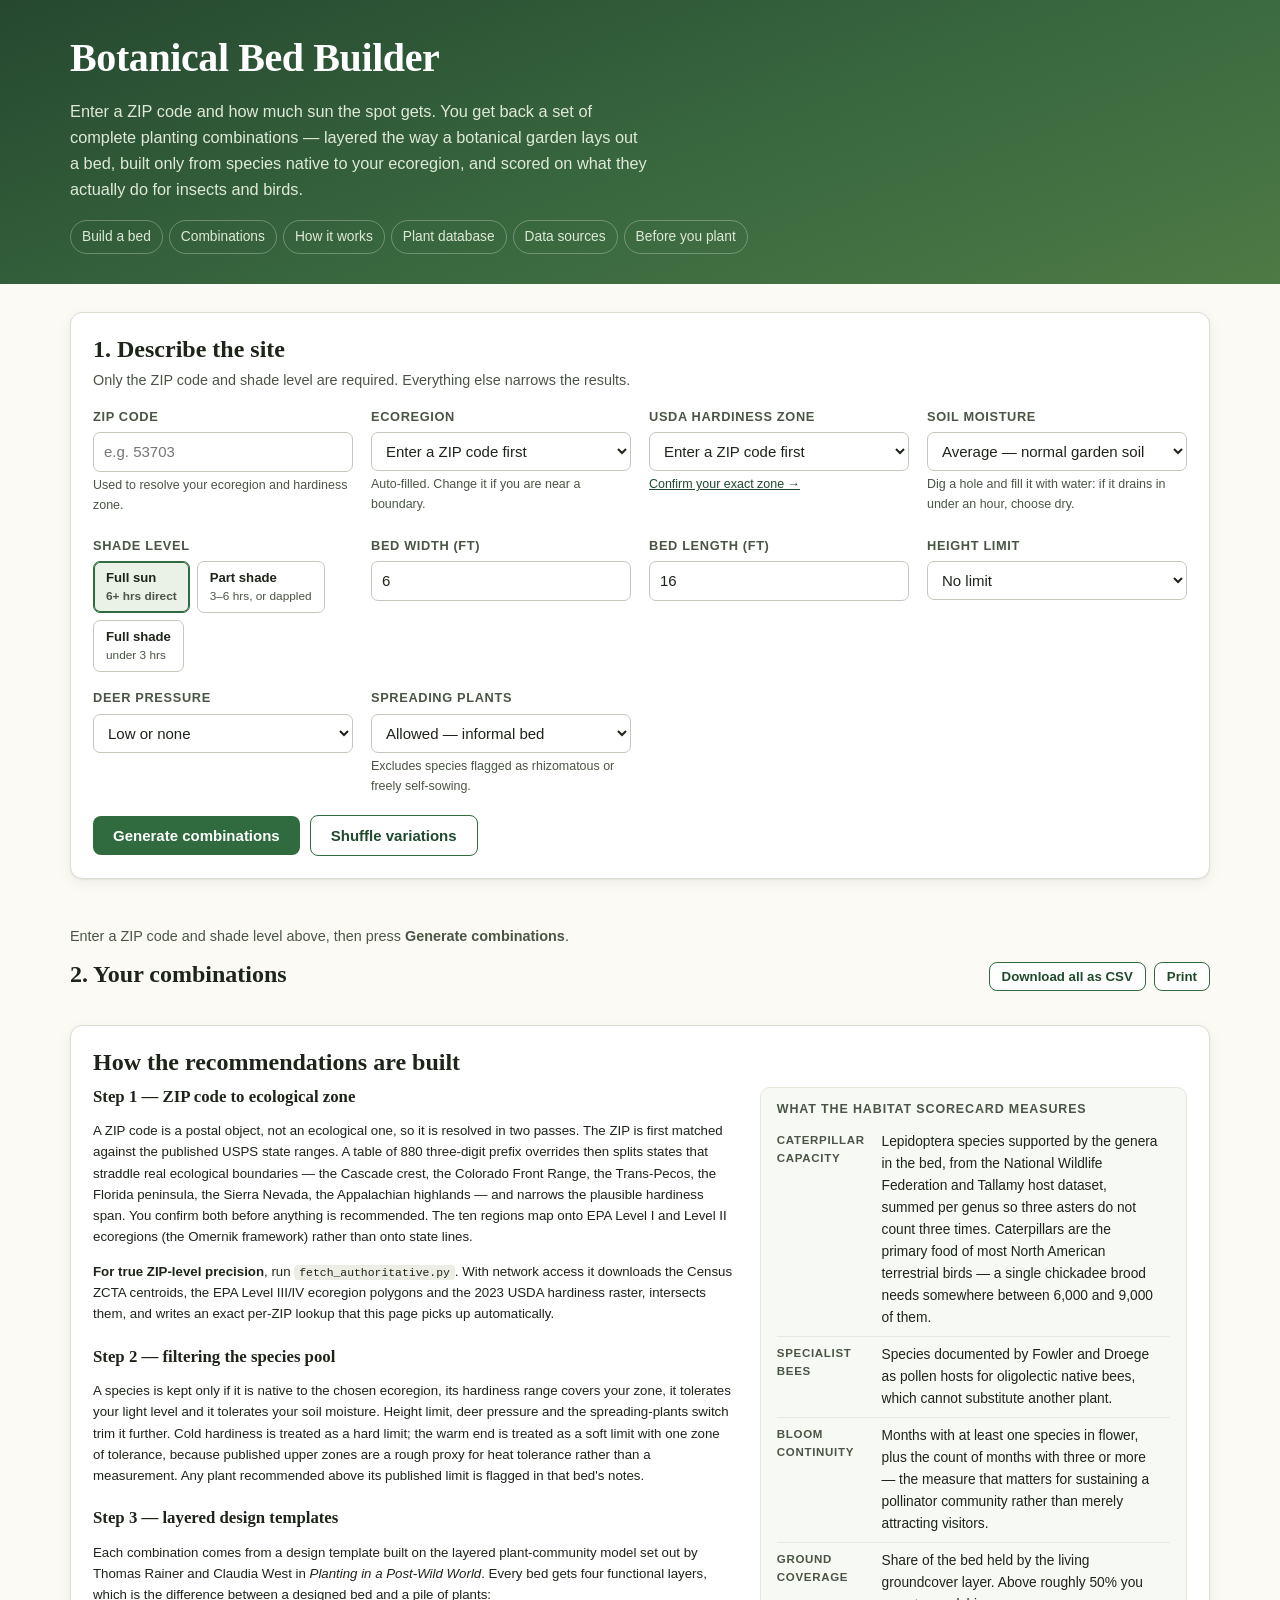
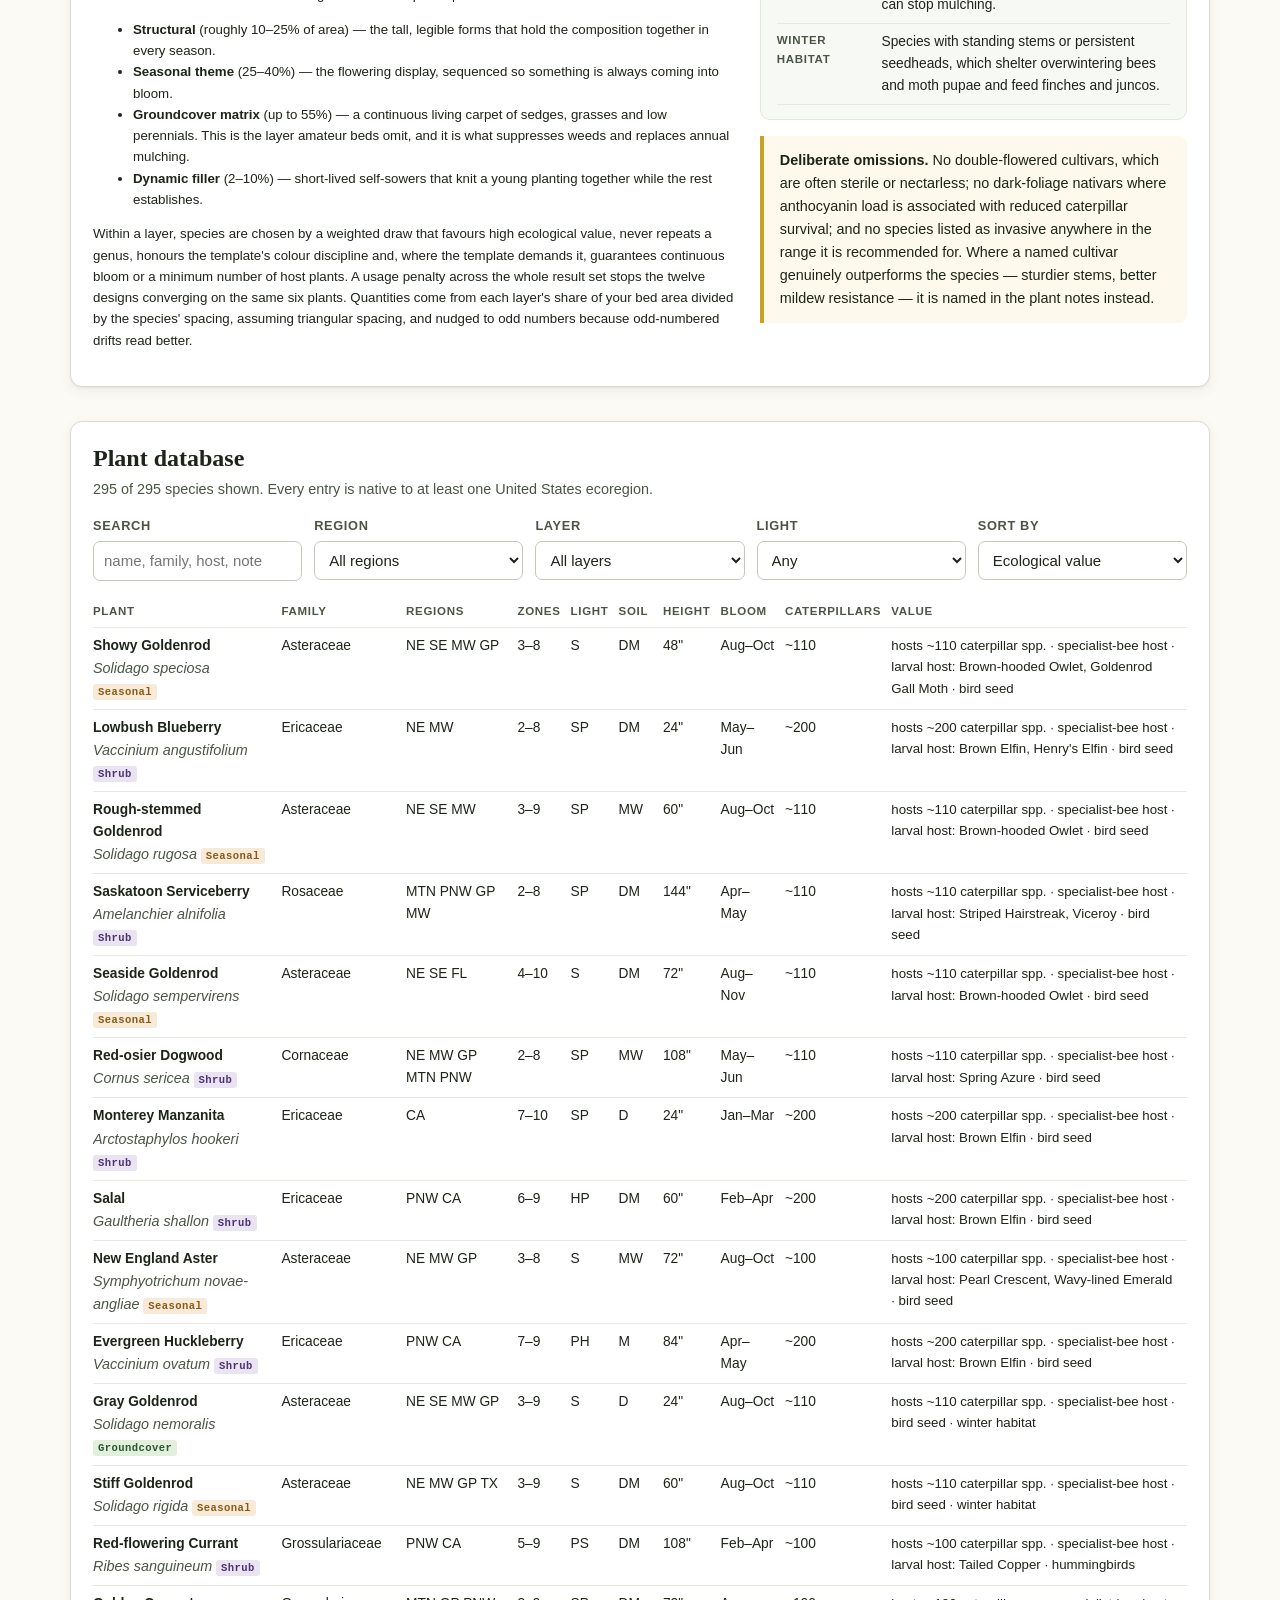
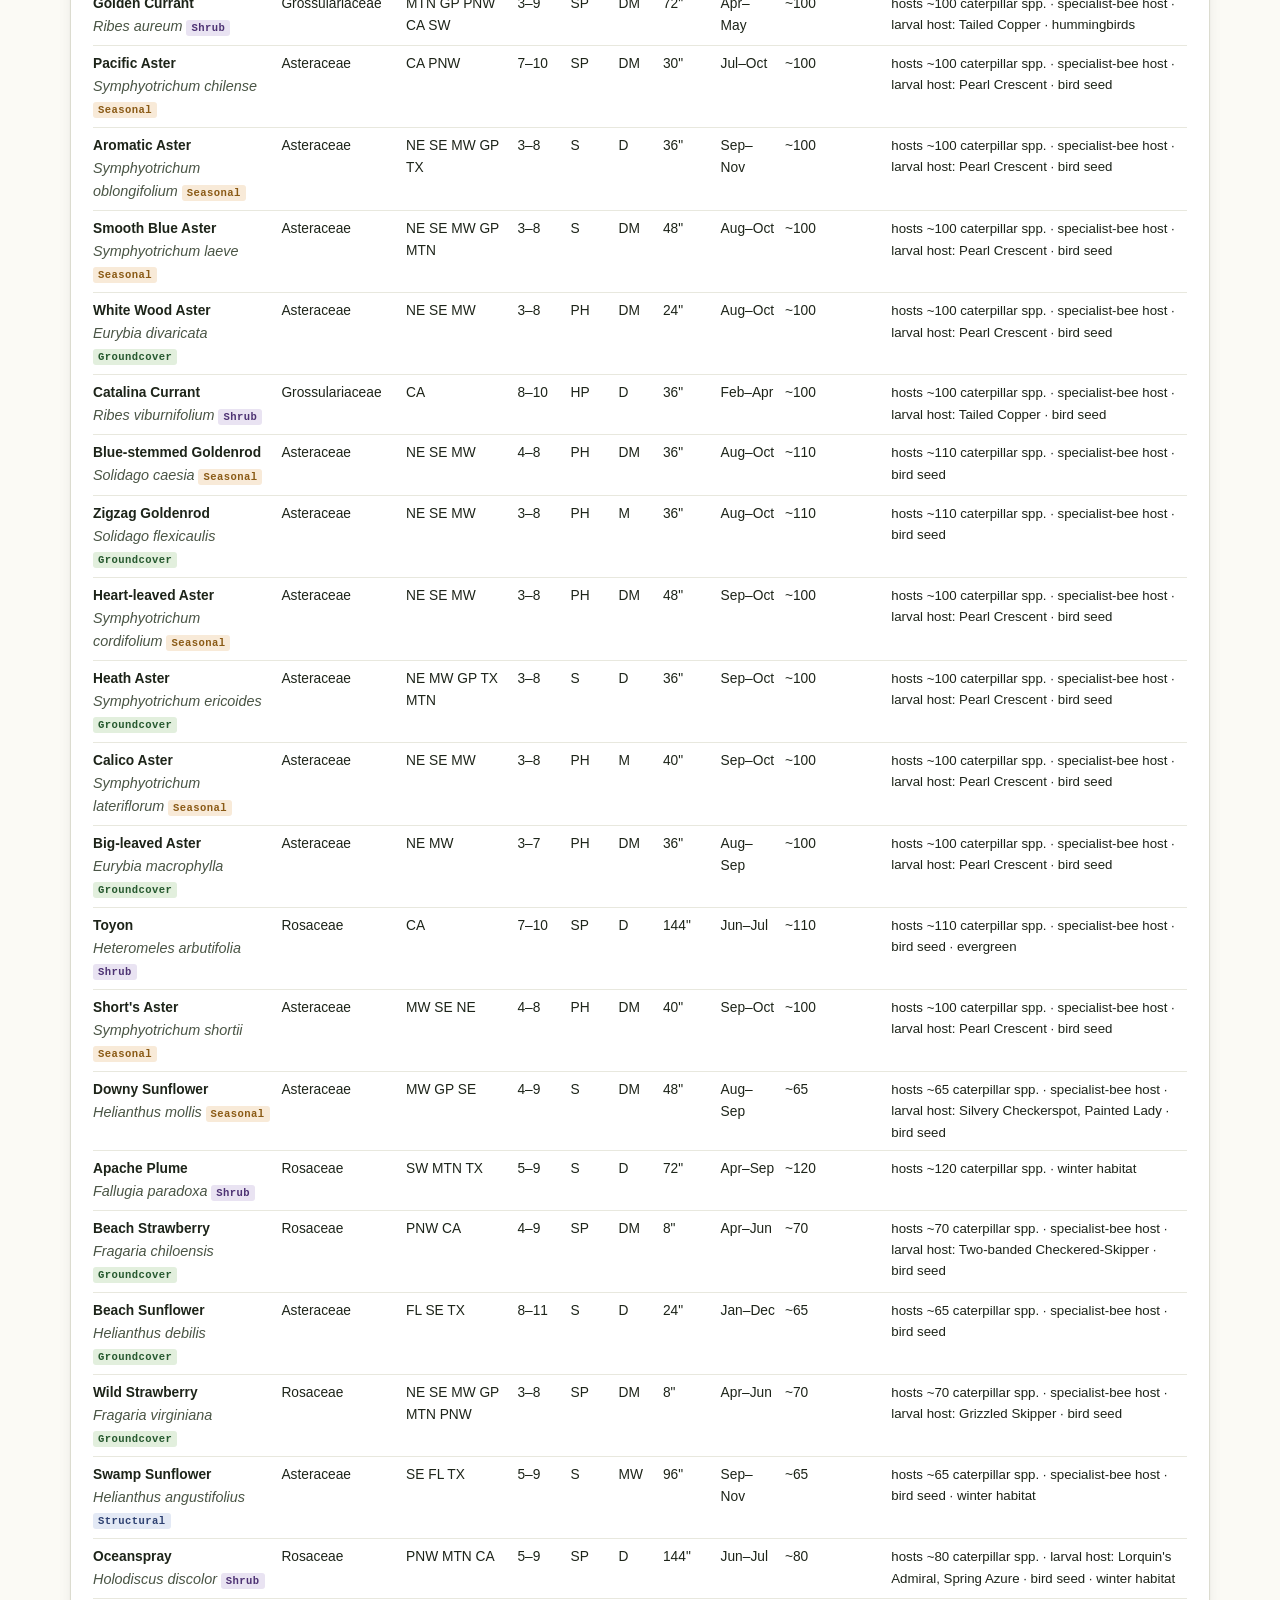
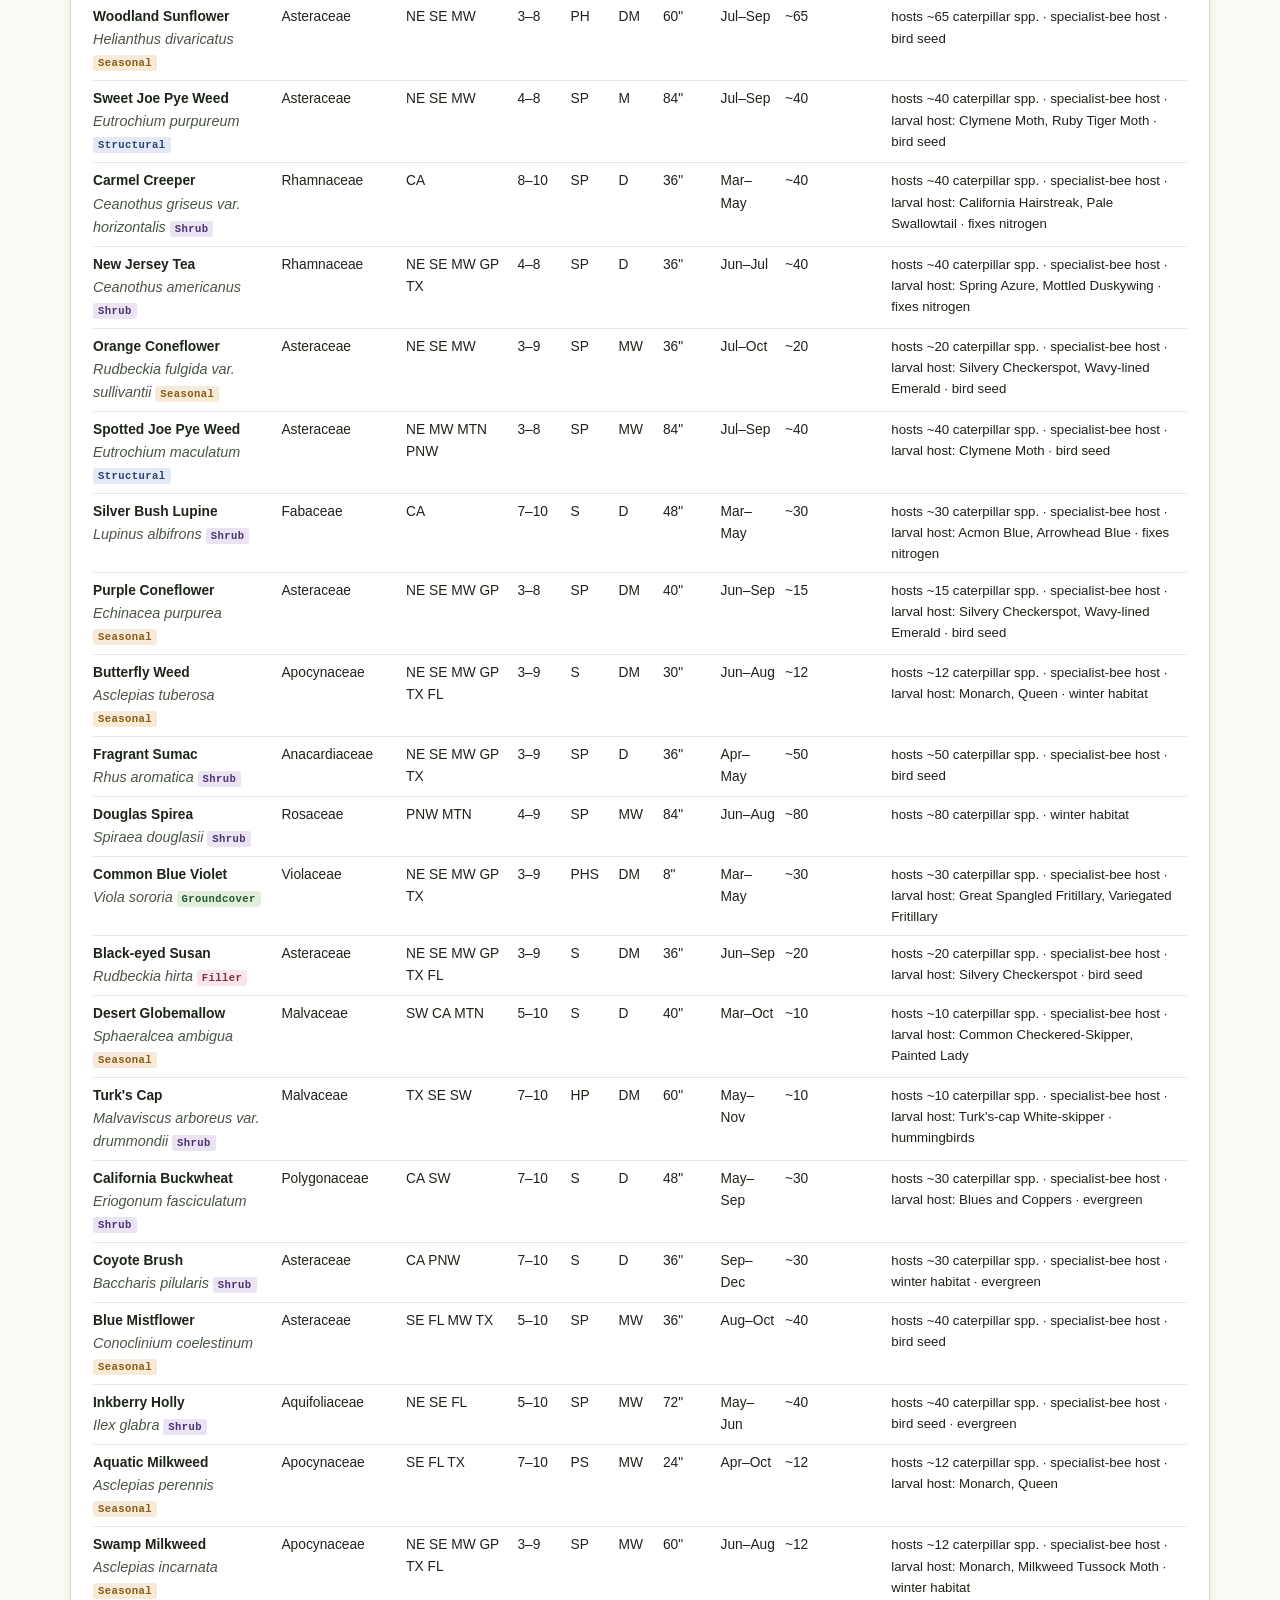
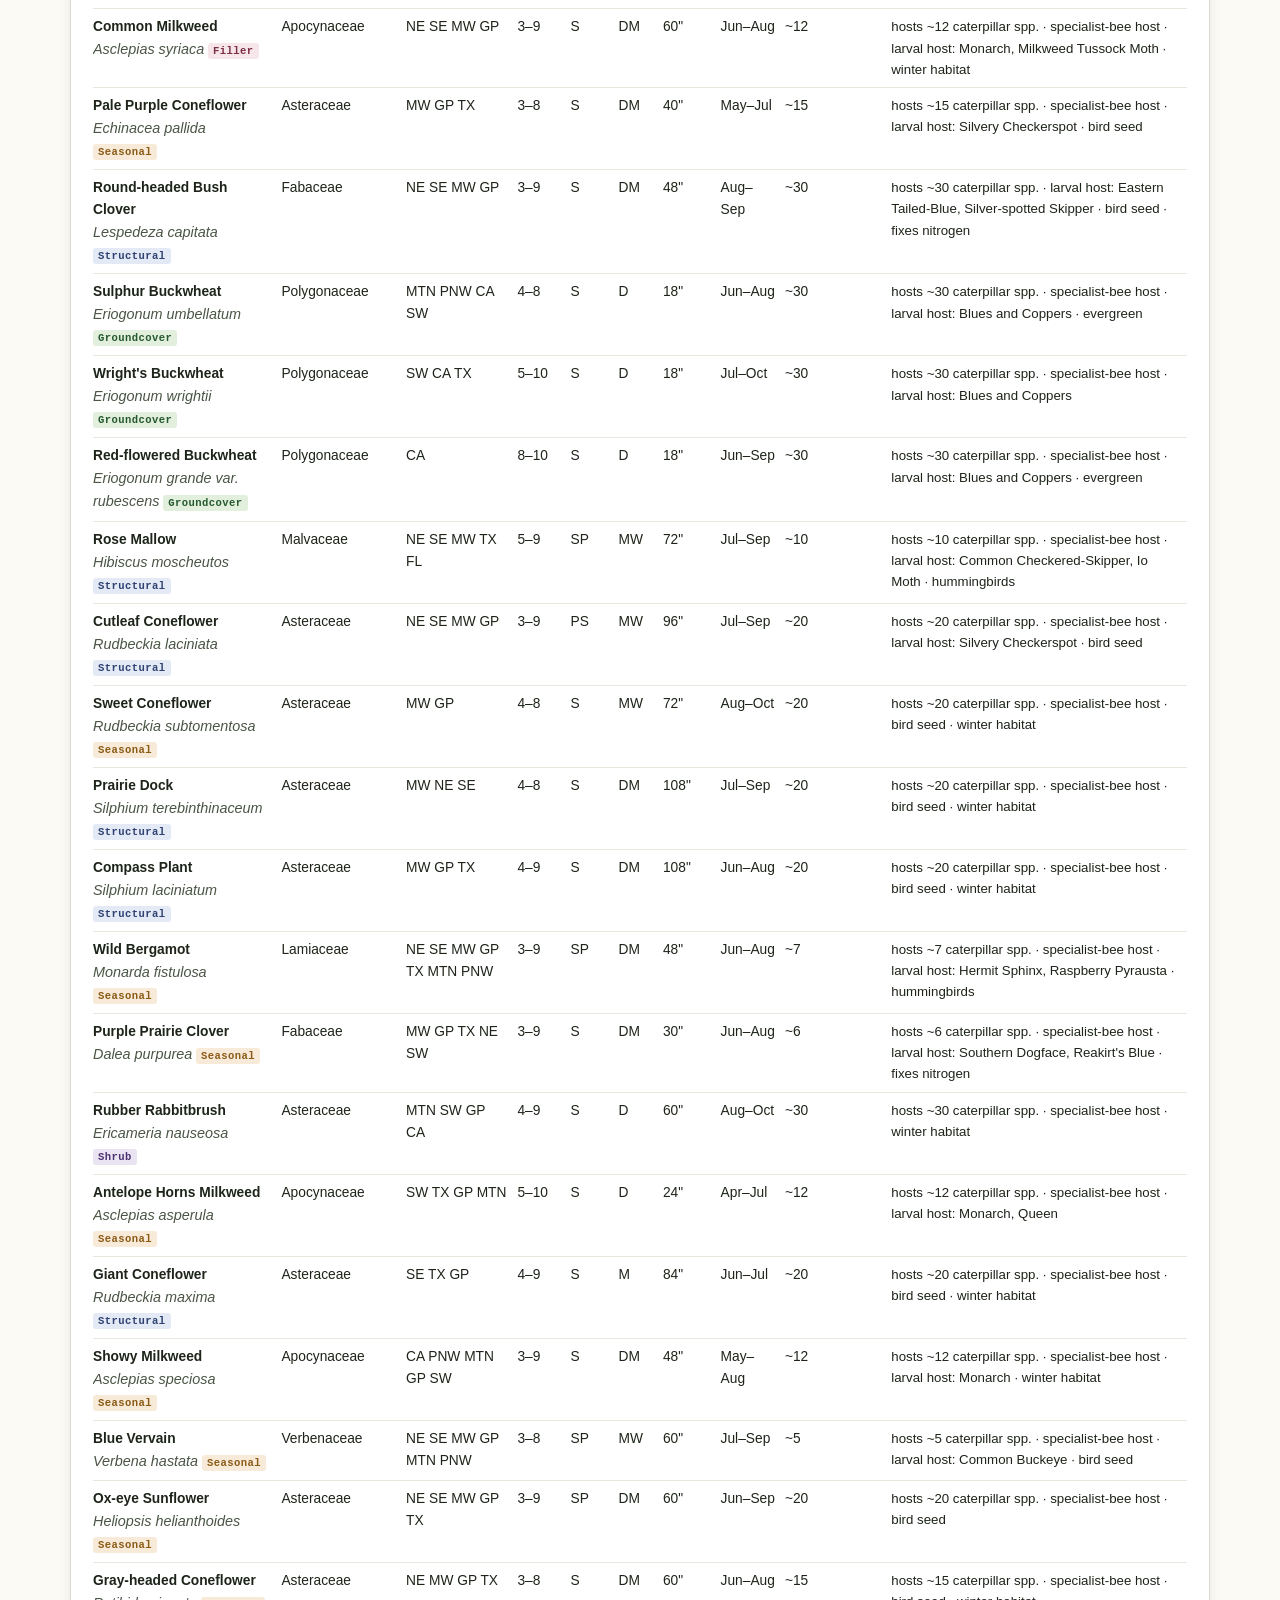
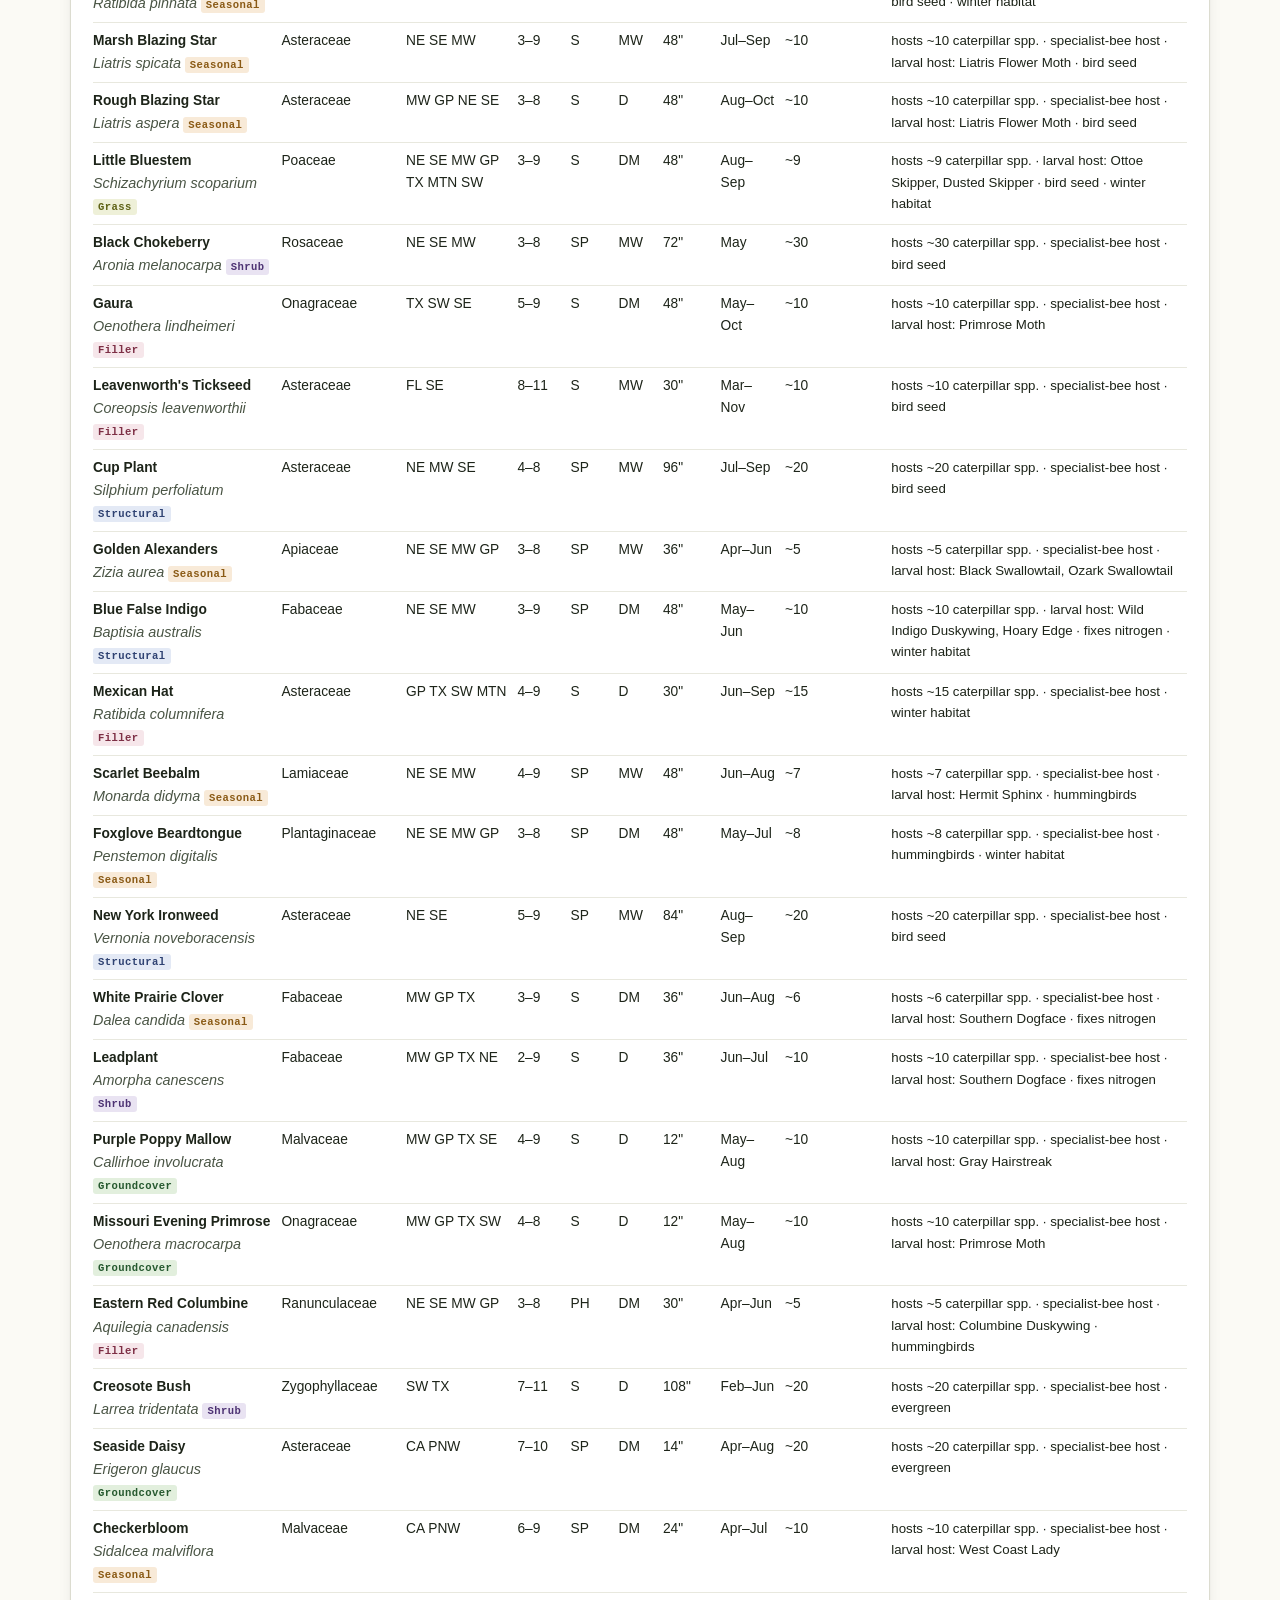
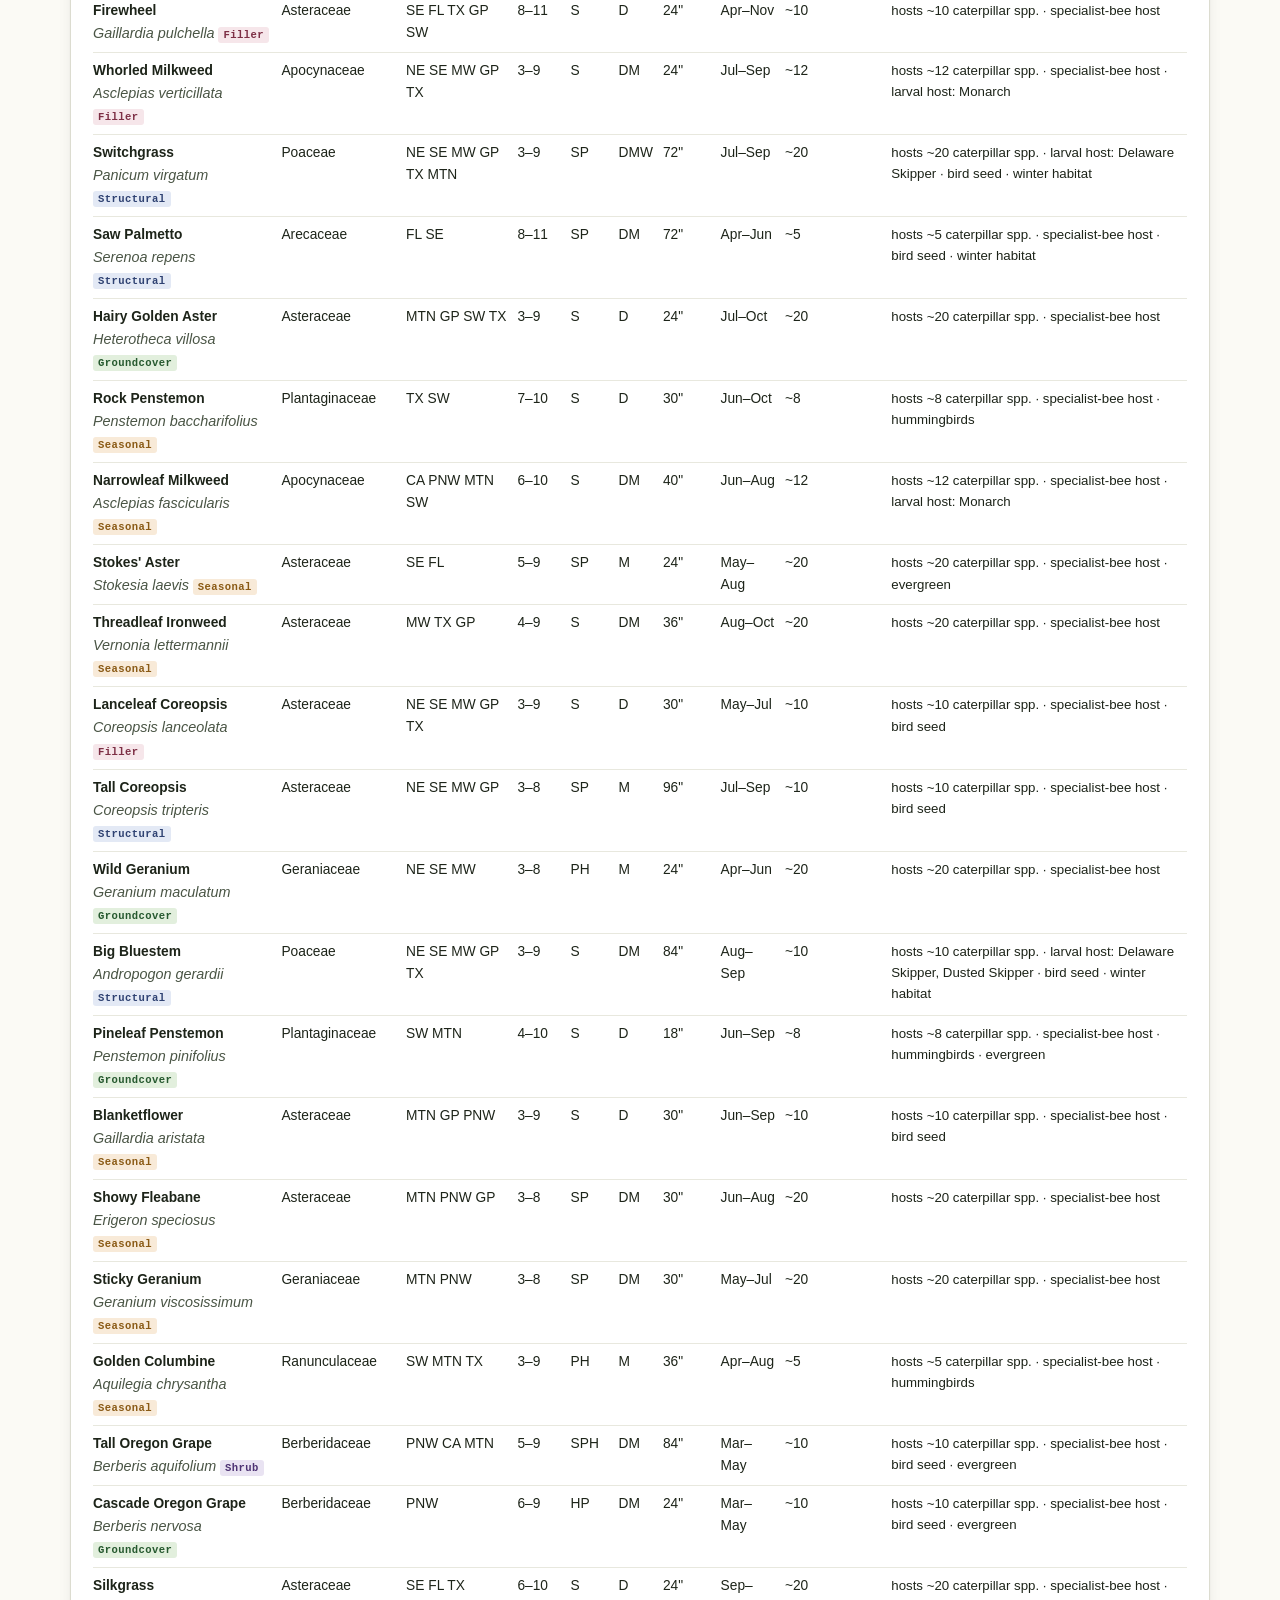
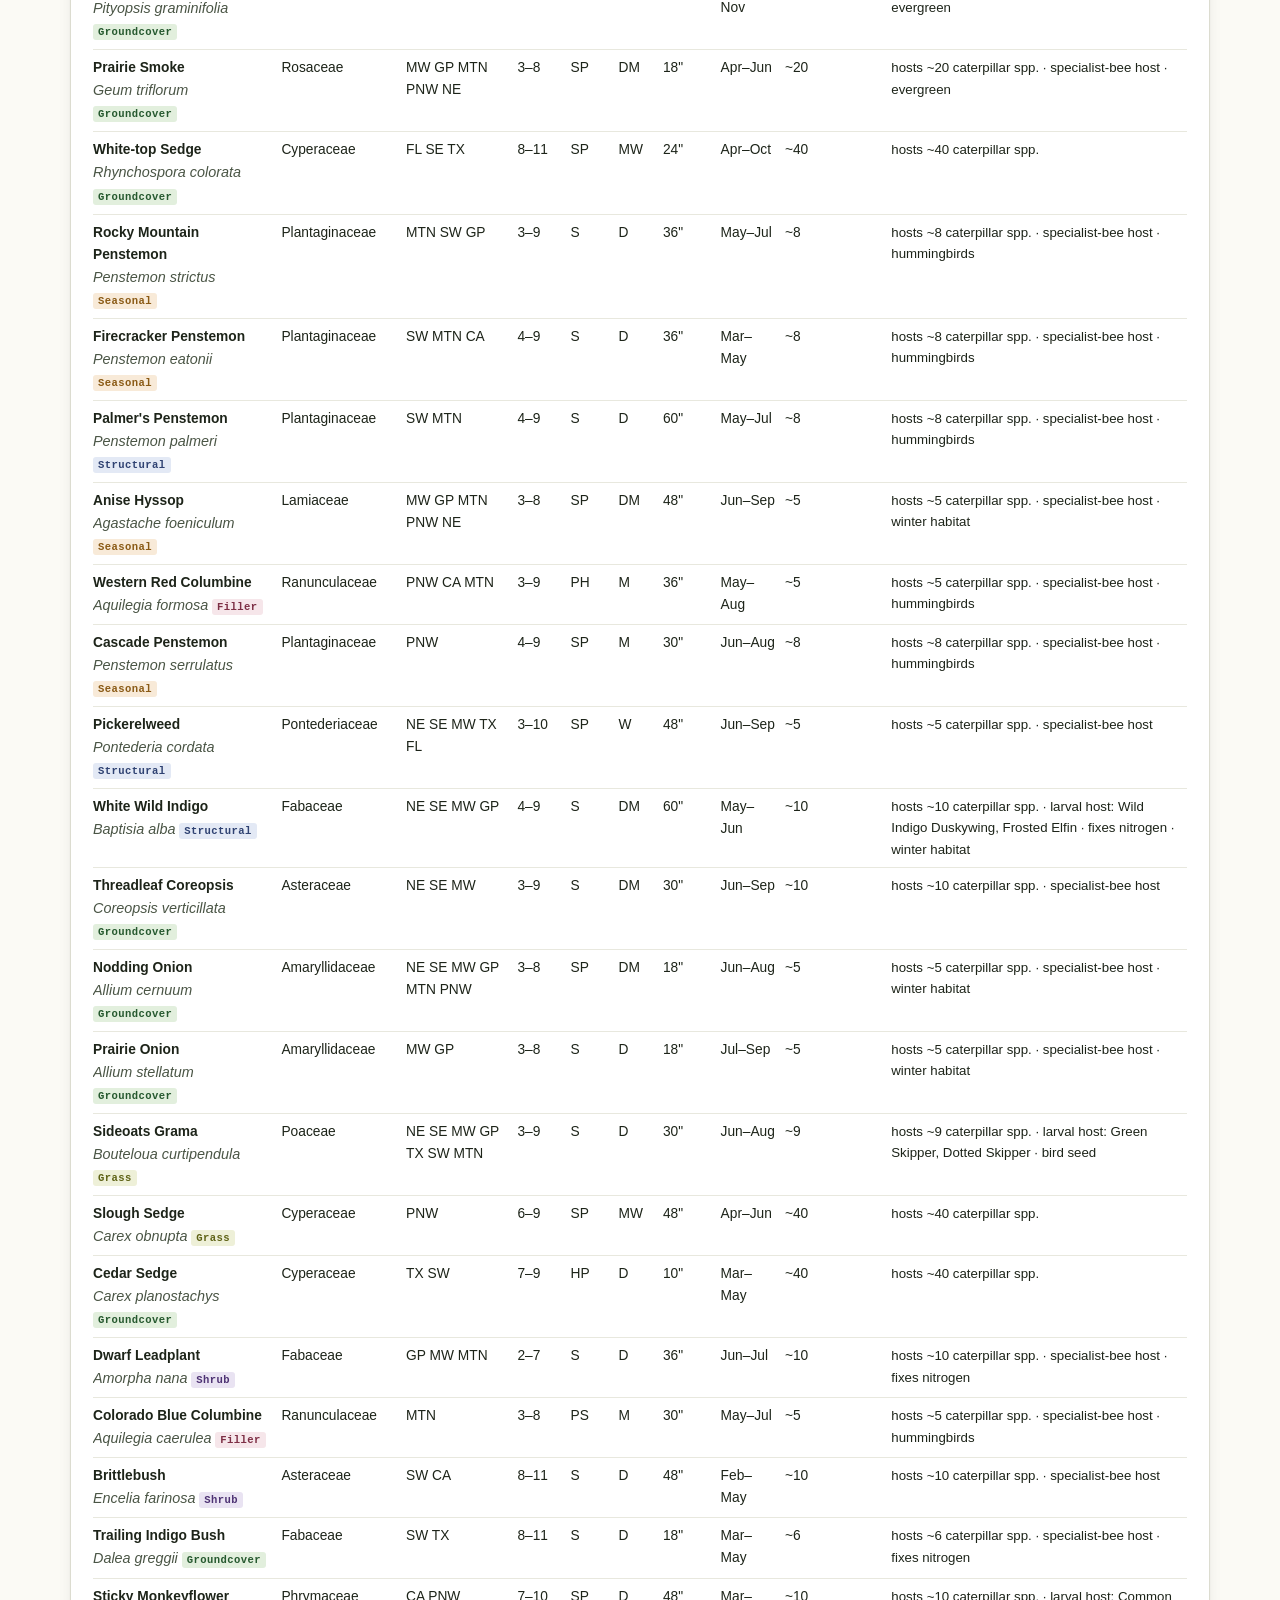
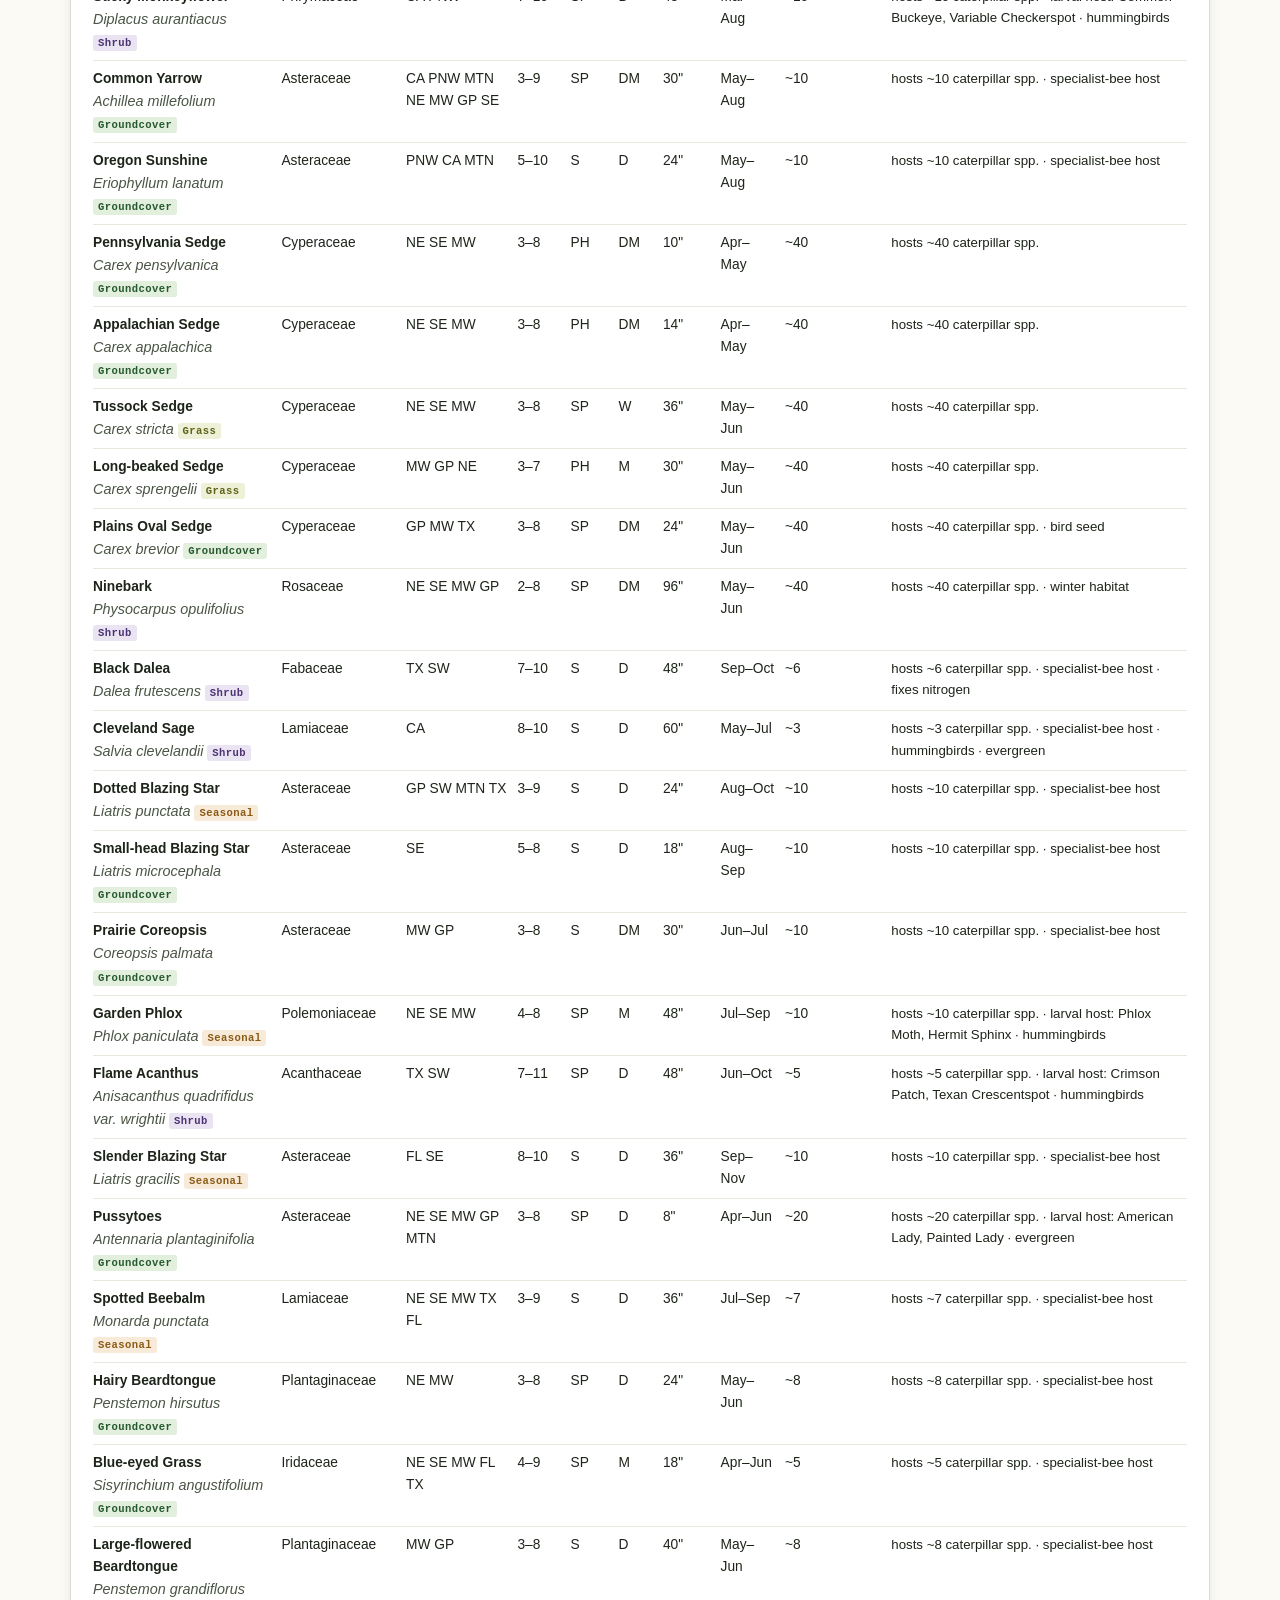
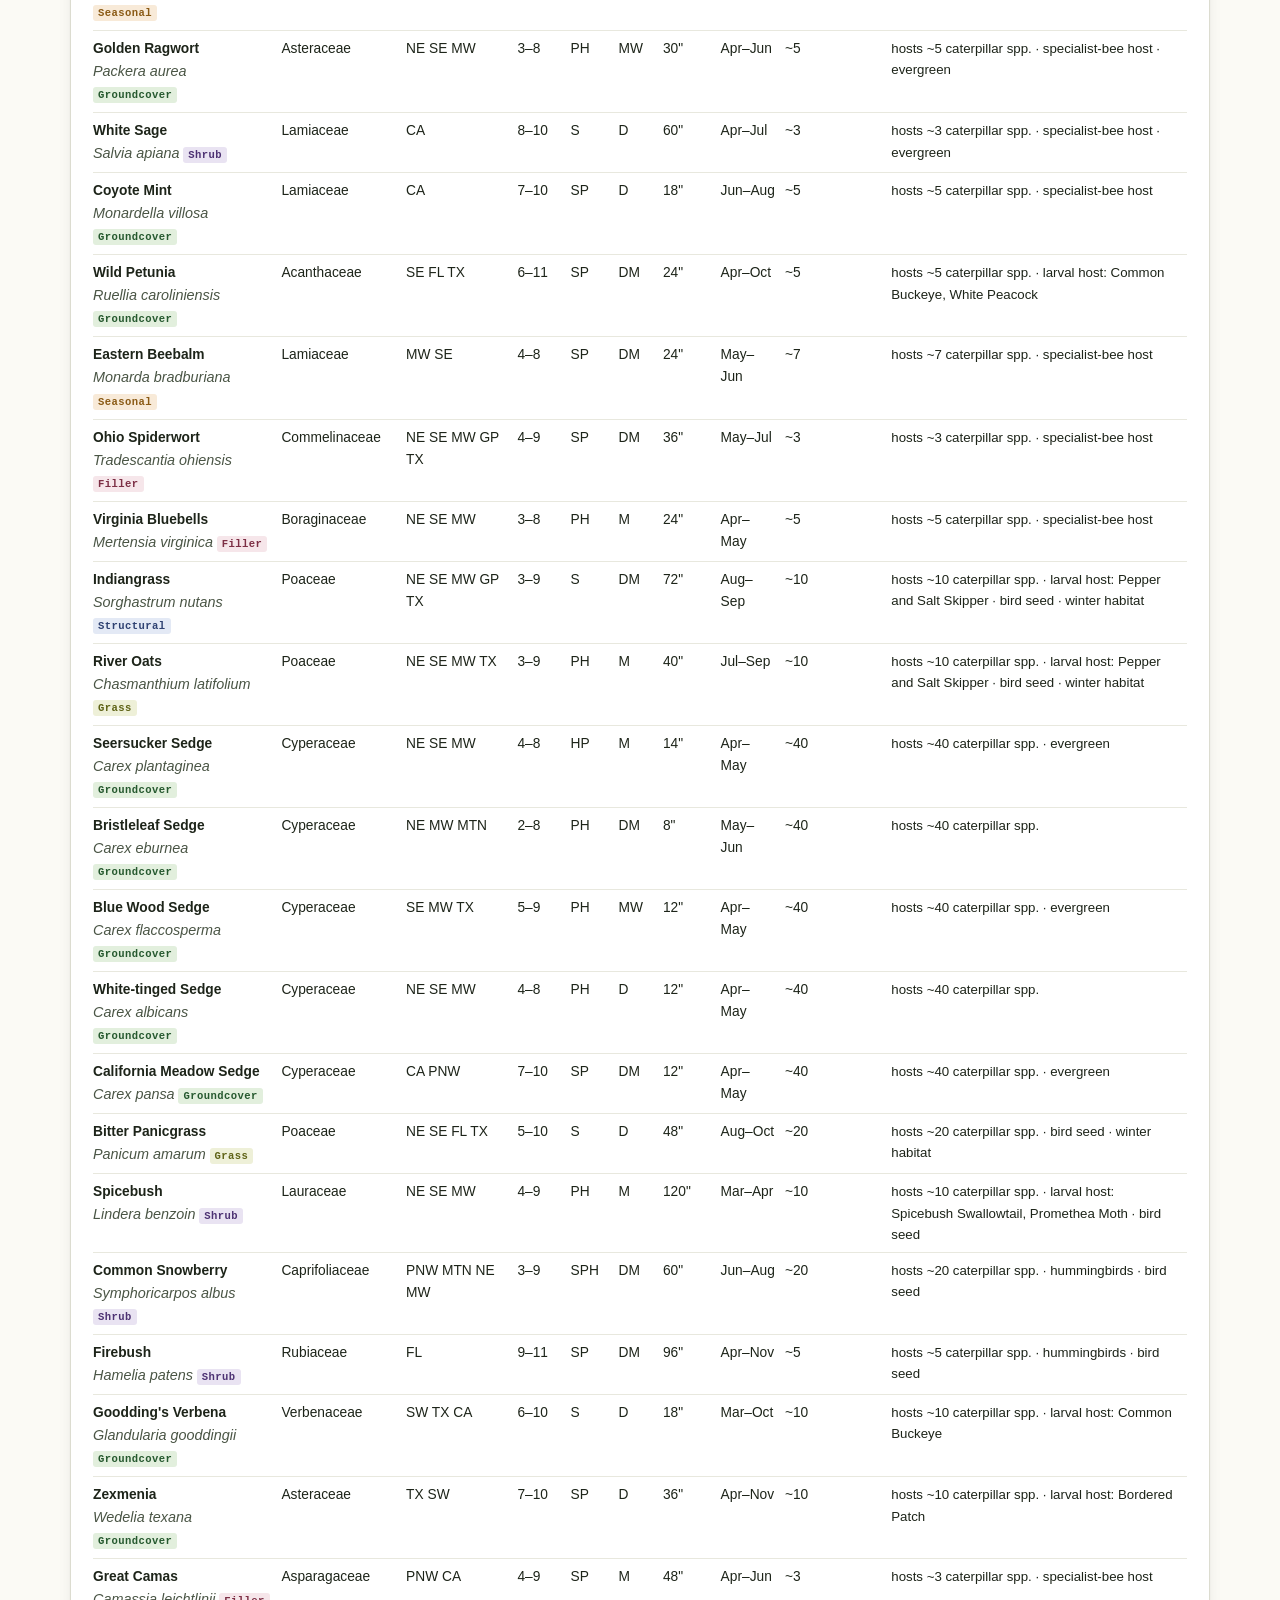
==== index.html @ 3a2ab075 "Add files via upload" ====
<!DOCTYPE html>
<html lang="en">
<head>
<meta charset="utf-8">
<meta name="viewport" content="width=device-width,initial-scale=1">
<title>Botanical Bed Builder &mdash; ecoregion-matched native planting combinations</title>
<meta name="description" content="Enter a US ZIP code and shade level to get layered, ecologically functional native plant bed combinations, with planting plans, bloom calendars and habitat scorecards. Built on USDA, EPA, NWF and Xerces Society data.">
<link rel="stylesheet" href="style.css">
</head>
<body>
<a class="skip" href="#builder">Skip to the bed builder</a>

<header class="site">
  <div class="wrap">
    <h1>Botanical Bed Builder</h1>
    <p class="lede">Enter a ZIP code and how much sun the spot gets. You get back a set of complete
    planting combinations &mdash; layered the way a botanical garden lays out a bed, built only from
    species native to your ecoregion, and scored on what they actually do for insects and birds.</p>
    <nav class="top" aria-label="Sections">
      <a href="#builder">Build a bed</a>
      <a href="#results">Combinations</a>
      <a href="#method">How it works</a>
      <a href="#browse">Plant database</a>
      <a href="#refs">Data sources</a>
      <a href="#caveats">Before you plant</a>
    </nav>
  </div>
</header>

<main>
<div class="wrap">

  <section class="block" id="builder">
    <div class="panel">
      <h2>1. Describe the site</h2>
      <p class="muted" style="margin-top:-.3em">Only the ZIP code and shade level are required.
      Everything else narrows the results.</p>
      <form id="bed">
        <div class="grid">
          <div>
            <label class="f" for="zip">ZIP code</label>
            <input type="text" id="zip" name="zip" inputmode="numeric" pattern="[0-9]{5}"
                   maxlength="5" placeholder="e.g. 53703" autocomplete="postal-code" required>
            <div class="hint">Used to resolve your ecoregion and hardiness zone.</div>
          </div>
          <div>
            <label class="f" for="region">Ecoregion</label>
            <select id="region" name="region"><option value="">Enter a ZIP code first</option></select>
            <div class="hint" id="regionHint">Auto-filled. Change it if you are near a boundary.</div>
          </div>
          <div>
            <label class="f" for="zone">USDA hardiness zone</label>
            <select id="zone" name="zone"><option value="">Enter a ZIP code first</option></select>
            <div class="hint"><a href="https://planthardiness.ars.usda.gov/" target="_blank" rel="noopener">Confirm
              your exact zone &rarr;</a></div>
          </div>
          <div>
            <label class="f" for="soil">Soil moisture</label>
            <select id="soil" name="soil">
              <option value="M" selected>Average &mdash; normal garden soil</option>
              <option value="D">Dry &mdash; sand, gravel, slope, under eaves</option>
              <option value="W">Moist to wet &mdash; low spot, downspout, pond edge</option>
            </select>
            <div class="hint">Dig a hole and fill it with water: if it drains in under an hour, choose dry.</div>
          </div>
        </div>

        <div class="grid" style="margin-top:20px">
          <fieldset class="seg">
            <legend class="f">Shade level</legend>
            <div class="opts">
              <label><input type="radio" name="light" value="S" checked>
                <span><b>Full sun</b><i>6+ hrs direct</i></span></label>
              <label><input type="radio" name="light" value="P">
                <span><b>Part shade</b><i>3&ndash;6 hrs, or dappled</i></span></label>
              <label><input type="radio" name="light" value="H">
                <span><b>Full shade</b><i>under 3 hrs</i></span></label>
            </div>
          </fieldset>
          <div>
            <label class="f" for="w">Bed width (ft)</label>
            <input type="number" id="w" name="w" value="6" min="2" max="60" step="1">
          </div>
          <div>
            <label class="f" for="l">Bed length (ft)</label>
            <input type="number" id="l" name="l" value="16" min="2" max="200" step="1">
          </div>
          <div>
            <label class="f" for="maxh">Height limit</label>
            <select id="maxh" name="maxh">
              <option value="999" selected>No limit</option>
              <option value="30">Under 30 in &mdash; sight lines, kerbside</option>
              <option value="48">Under 4 ft &mdash; below a window</option>
              <option value="72">Under 6 ft</option>
            </select>
          </div>
          <div>
            <label class="f" for="deer">Deer pressure</label>
            <select id="deer" name="deer">
              <option value="0" selected>Low or none</option>
              <option value="1">High &mdash; favour deer-resistant species</option>
            </select>
          </div>
          <div>
            <label class="f" for="spread">Spreading plants</label>
            <select id="spread" name="spread">
              <option value="1" selected>Allowed &mdash; informal bed</option>
              <option value="0">Avoid &mdash; small or formal bed</option>
            </select>
            <div class="hint">Excludes species flagged as rhizomatous or freely self-sowing.</div>
          </div>
        </div>

        <div id="zipOut" role="status" aria-live="polite"></div>

        <div class="row-actions">
          <button type="submit" class="btn">Generate combinations</button>
          <button type="button" class="btn ghost" id="shuffle">Shuffle variations</button>
          <span class="muted small" id="permalinkWrap" hidden>
            <a href="#" id="permalink">Copy a link to this result</a></span>
        </div>
      </form>
    </div>
  </section>

  <section class="block" id="results">
    <div id="status"></div>
    <div class="results-head" id="resultsHead" hidden>
      <div>
        <h2 style="margin:0">2. Your combinations</h2>
        <p class="muted" style="margin:.2em 0 0" id="resultsSummary"></p>
      </div>
      <div style="display:flex;gap:8px;flex-wrap:wrap">
        <button type="button" class="btn ghost sm" id="csvAll">Download all as CSV</button>
        <button type="button" class="btn ghost sm" id="printBtn">Print</button>
      </div>
    </div>
    <div id="combos"></div>
  </section>

  <section class="block" id="method">
    <div class="panel">
      <h2>How the recommendations are built</h2>
      <div class="cols">
      <div>
        <h3 style="font-size:1.05rem">Step 1 &mdash; ZIP code to ecological zone</h3>
        <p class="small">A ZIP code is a postal object, not an ecological one, so it is resolved in
        two passes. The ZIP is first matched against the published USPS state ranges. A table of 880
        three-digit prefix overrides then splits states that straddle real ecological boundaries
        &mdash; the Cascade crest, the Colorado Front Range, the Trans-Pecos, the Florida peninsula,
        the Sierra Nevada, the Appalachian highlands &mdash; and narrows the plausible hardiness
        span. You confirm both before anything is recommended. The ten regions map onto EPA
        Level&nbsp;I and Level&nbsp;II ecoregions (the Omernik framework) rather than onto state
        lines.</p>
        <p class="small"><strong>For true ZIP-level precision</strong>, run
        <code>fetch_authoritative.py</code>. With network access it downloads the Census ZCTA
        centroids, the EPA Level&nbsp;III/IV ecoregion polygons and the 2023 USDA hardiness raster,
        intersects them, and writes an exact per-ZIP lookup that this page picks up automatically.</p>

        <h3 style="font-size:1.05rem;margin-top:22px">Step 2 &mdash; filtering the species pool</h3>
        <p class="small">A species is kept only if it is native to the chosen ecoregion, its
        hardiness range covers your zone, it tolerates your light level and it tolerates your soil
        moisture. Height limit, deer pressure and the spreading-plants switch trim it further. Cold
        hardiness is treated as a hard limit; the warm end is treated as a soft limit with one zone
        of tolerance, because published upper zones are a rough proxy for heat tolerance rather than
        a measurement. Any plant recommended above its published limit is flagged in that bed's
        notes.</p>

        <h3 style="font-size:1.05rem;margin-top:22px">Step 3 &mdash; layered design templates</h3>
        <p class="small">Each combination comes from a design template built on the layered
        plant-community model set out by Thomas Rainer and Claudia West in
        <em>Planting in a Post-Wild World</em>. Every bed gets four functional layers, which is the
        difference between a designed bed and a pile of plants:</p>
        <ul class="small">
          <li><strong>Structural</strong> (roughly 10&ndash;25% of area) &mdash; the tall, legible
            forms that hold the composition together in every season.</li>
          <li><strong>Seasonal theme</strong> (25&ndash;40%) &mdash; the flowering display, sequenced
            so something is always coming into bloom.</li>
          <li><strong>Groundcover matrix</strong> (up to 55%) &mdash; a continuous living carpet of
            sedges, grasses and low perennials. This is the layer amateur beds omit, and it is what
            suppresses weeds and replaces annual mulching.</li>
          <li><strong>Dynamic filler</strong> (2&ndash;10%) &mdash; short-lived self-sowers that knit
            a young planting together while the rest establishes.</li>
        </ul>
        <p class="small">Within a layer, species are chosen by a weighted draw that favours high
        ecological value, never repeats a genus, honours the template's colour discipline and, where
        the template demands it, guarantees continuous bloom or a minimum number of host plants. A
        usage penalty across the whole result set stops the twelve designs converging on the same
        six plants. Quantities come from each layer's share of your bed area divided by the species'
        spacing, assuming triangular spacing, and nudged to odd numbers because odd-numbered drifts
        read better.</p>
      </div>
      <div>
        <div class="score">
          <h4>What the habitat scorecard measures</h4>
          <table class="ref small" style="margin-top:8px">
            <tr><th>Caterpillar capacity</th><td>Lepidoptera species supported by the genera in the
              bed, from the National Wildlife Federation and Tallamy host dataset, summed per genus
              so three asters do not count three times. Caterpillars are the primary food of most
              North American terrestrial birds &mdash; a single chickadee brood needs somewhere
              between 6,000 and 9,000 of them.</td></tr>
            <tr><th>Specialist bees</th><td>Species documented by Fowler and Droege as pollen hosts
              for oligolectic native bees, which cannot substitute another plant.</td></tr>
            <tr><th>Bloom continuity</th><td>Months with at least one species in flower, plus the
              count of months with three or more &mdash; the measure that matters for sustaining a
              pollinator community rather than merely attracting visitors.</td></tr>
            <tr><th>Ground coverage</th><td>Share of the bed held by the living groundcover layer.
              Above roughly 50% you can stop mulching.</td></tr>
            <tr><th>Winter habitat</th><td>Species with standing stems or persistent seedheads, which
              shelter overwintering bees and moth pupae and feed finches and juncos.</td></tr>
          </table>
        </div>
        <div class="callout">
          <strong>Deliberate omissions.</strong> No double-flowered cultivars, which are often
          sterile or nectarless; no dark-foliage nativars where anthocyanin load is associated with
          reduced caterpillar survival; and no species listed as invasive anywhere in the range it is
          recommended for. Where a named cultivar genuinely outperforms the species &mdash; sturdier
          stems, better mildew resistance &mdash; it is named in the plant notes instead.
        </div>
      </div>
      </div>
    </div>
  </section>

  <section class="block" id="browse">
    <div class="panel">
      <h2>Plant database</h2>
      <p class="muted" style="margin-top:-.3em" id="browseCount"></p>
      <div class="browse-filters">
        <div><label class="f" for="bq">Search</label>
          <input type="text" id="bq" placeholder="name, family, host, note"></div>
        <div><label class="f" for="breg">Region</label><select id="breg"></select></div>
        <div><label class="f" for="blay">Layer</label><select id="blay"></select></div>
        <div><label class="f" for="blight">Light</label><select id="blight">
          <option value="">Any</option><option value="S">Full sun</option>
          <option value="P">Part shade</option><option value="H">Full shade</option></select></div>
        <div><label class="f" for="bsort">Sort by</label><select id="bsort">
          <option value="eco">Ecological value</option><option value="lep">Caterpillars hosted</option>
          <option value="name">Scientific name</option><option value="h">Height</option></select></div>
      </div>
      <div class="scroller"><table class="ref" id="browseTable"></table></div>
    </div>
  </section>

  <section class="block" id="refs">
    <h2>Data sources</h2>
    <p class="muted" style="max-width:78ch">Every figure in this tool traces to one of the following.
    Nomenclature follows USDA PLANTS cross-checked against Plants of the World Online; native ranges
    follow BONAP and USDA PLANTS; ecological attributes follow the NWF and Tallamy host dataset, the
    Fowler and Droege specialist-bee compilations and the Xerces Society regional lists; cultural
    requirements follow the Lady Bird Johnson Wildflower Center.</p>
    <div class="cards" id="srcCards"></div>
  </section>

  <section class="block" id="caveats">
    <div class="panel">
      <h2>Before you plant</h2>
      <ol class="steps">
        <li><strong>Check nativity at the county level, not the state level.</strong> This tool works
          at ecoregion resolution. Look each species up on
          <a href="http://bonap.net/napa" target="_blank" rel="noopener">BONAP's North American Plant
          Atlas</a> and confirm your county is shaded. A plant native 300 miles away is still an
          introduction.</li>
        <li><strong>Buy from a genuine native nursery and ask about neonicotinoids.</strong> Systemic
          insecticides applied in production persist in nectar and pollen for a season or more and
          will poison exactly the insects the bed is meant to support. Audubon's
          <a href="https://www.audubon.org/native-plants" target="_blank" rel="noopener">native
          plants directory</a> lists local suppliers by ZIP code.</li>
        <li><strong>Prefer local ecotypes and seed-grown plants.</strong> Local genotypes are adapted
          to your photoperiod and frost dates and preserve regional genetic diversity. Avoid single
          clones mass-propagated from one parent.</li>
        <li><strong>Do not amend, and do not use rich mulch on lean-soil designs.</strong> Most of
          the drought-adapted species here fail in improved soil. Gravel gardens and hellstrips want
          lean mineral ground.</li>
        <li><strong>Plant at the quoted density, or closer.</strong> Sparse planting with wide mulched
          gaps is the single most common failure: weeds fill whatever you leave empty. Aim for full
          ground coverage within two seasons.</li>
        <li><strong>Leave the bed standing over winter and cut back late.</strong> Stems and seedheads
          are habitat, not mess. Cut in two passes in spring, a fortnight apart.</li>
        <li><strong>Check local rules.</strong> Some municipalities have height or setback ordinances
          and some homeowners' associations restrict meadow-style planting. A crisp edge, a mown
          border strip and a small sign do a great deal of political work.</li>
      </ol>
      <div class="callout red">
        <strong>Accuracy notice.</strong> Lepidoptera host counts are approximate values at the level
        of the plant <em>genus</em> and vary substantially by county; treat them as a way to rank
        plants against each other, not as a measurement. Hardiness zones, native ranges and
        specialist-bee associations should be verified against the primary sources above for any
        species you are about to buy in quantity. Cold hardiness is a necessary but not sufficient
        condition &mdash; heat, humidity, soil pH and summer rainfall pattern all matter as much.
      </div>
    </div>
  </section>

</div>
</main>

<footer class="site">
  <div class="wrap">
    <p style="margin:0 0 6px"><strong>Botanical Bed Builder</strong> &mdash; a static,
    dependency-free site. Plant and region data are released under CC0; see
    <code>DATA_SOURCES.md</code> for the provenance of every field and <code>README.md</code> for how
    to extend the database.</p>
    <p style="margin:0" id="footStats"></p>
  </div>
</footer>

<script src="data.js"></script>
<script src="app.js"></script>
</body>
</html>
---- style.css ----
:root{
  --ink:#1d2419; --ink-soft:#4a5545; --paper:#fbfaf5; --card:#ffffff;
  --line:#dcdcd0; --green:#2f6b3f; --green-dk:#1f4a2c; --green-lt:#eaf1e7;
  --accent:#a8641e; --gold:#c9a227;
  --sh:0 1px 2px rgba(20,30,20,.06),0 4px 14px rgba(20,30,20,.06);
  --mono:ui-monospace,SFMono-Regular,Menlo,monospace;
  --serif:Georgia,"Iowan Old Style","Palatino Linotype",serif;
  --sans:-apple-system,BlinkMacSystemFont,"Segoe UI",Roboto,Helvetica,Arial,sans-serif;
}
*{box-sizing:border-box}
html{scroll-behavior:smooth}
body{margin:0;background:var(--paper);color:var(--ink);font:16px/1.6 var(--sans);-webkit-text-size-adjust:100%}
h1,h2,h3,h4{font-family:var(--serif);font-weight:600;line-height:1.2;margin:0 0 .4em}
a{color:var(--green-dk)}
.wrap{max-width:1180px;margin:0 auto;padding:0 20px}
.skip{position:absolute;left:-9999px}
.skip:focus{left:8px;top:8px;background:#fff;padding:8px;z-index:99}

header.site{background:linear-gradient(160deg,#25482f,#39683f 55%,#4e7a45);color:#f4f7f0;padding:34px 0 30px}
header.site h1{font-size:clamp(1.7rem,4vw,2.5rem);color:#fff;letter-spacing:-.01em}
header.site p.lede{max-width:64ch;color:#dfe9d9;margin:.2em 0 0;font-size:1.02rem}
nav.top{margin-top:18px;display:flex;gap:6px;flex-wrap:wrap}
nav.top a{color:#dfe9d9;text-decoration:none;font-size:.86rem;padding:5px 11px;border:1px solid rgba(255,255,255,.28);border-radius:20px}
nav.top a:hover{background:rgba(255,255,255,.14);color:#fff}

main{padding:28px 0 60px}
section.block{margin:0 0 34px}
.panel{background:var(--card);border:1px solid var(--line);border-radius:12px;box-shadow:var(--sh);padding:22px}
.muted{color:var(--ink-soft);font-size:.9rem}
.small{font-size:.83rem}

form#bed .grid{display:grid;grid-template-columns:repeat(auto-fit,minmax(215px,1fr));gap:16px 18px}
label.f{display:block;font-size:.8rem;font-weight:700;letter-spacing:.05em;text-transform:uppercase;color:var(--ink-soft);margin-bottom:5px}
legend.f{display:block;font-size:.8rem;font-weight:700;letter-spacing:.05em;text-transform:uppercase;color:var(--ink-soft);margin-bottom:5px;padding:0}
input[type=text],input[type=number],select{width:100%;padding:9px 10px;font:15px/1.3 var(--sans);color:var(--ink);
  background:#fff;border:1px solid #c3c8bb;border-radius:7px}
input:focus,select:focus{outline:2px solid var(--green);outline-offset:1px;border-color:var(--green)}
.hint{font-size:.78rem;color:var(--ink-soft);margin-top:4px}
.btn{display:inline-block;background:var(--green);color:#fff;border:0;border-radius:8px;padding:11px 20px;
  font:600 15px var(--sans);cursor:pointer}
.btn:hover{background:var(--green-dk)}
.btn.ghost{background:#fff;color:var(--green-dk);border:1px solid var(--green)}
.btn.sm{padding:6px 12px;font-size:.83rem}
.row-actions{margin-top:18px;display:flex;gap:10px;align-items:center;flex-wrap:wrap}
fieldset.seg{border:0;padding:0;margin:0;min-width:0}
.seg .opts{display:flex;flex-wrap:wrap;gap:7px}
.seg .opts label{position:relative;display:block}
.seg .opts input{position:absolute;opacity:0;pointer-events:none}
.seg .opts span{display:block;border:1px solid #c3c8bb;background:#fff;border-radius:7px;padding:8px 12px;
  font-size:.88rem;cursor:pointer;line-height:1.25}
.seg .opts input:checked+span{background:var(--green-lt);border-color:var(--green);box-shadow:inset 0 0 0 1px var(--green);font-weight:600}
.seg .opts input:focus-visible+span{outline:2px solid var(--green);outline-offset:2px}
.seg .opts span b{display:block;font-size:.82rem}
.seg .opts span i{font-style:normal;color:var(--ink-soft);font-size:.74rem}

#zipOut{margin-top:14px;padding:13px 15px;border-radius:9px;background:var(--green-lt);border:1px solid #cbdcc3;font-size:.9rem;display:none}
#zipOut.show{display:block}
#zipOut.warn{background:#fdf3e2;border-color:#e8d3a8}
#zipOut b{font-family:var(--serif)}

.results-head{display:flex;justify-content:space-between;align-items:flex-end;gap:14px;flex-wrap:wrap;margin-bottom:16px}
.combo{background:var(--card);border:1px solid var(--line);border-radius:12px;box-shadow:var(--sh);margin-bottom:22px;overflow:hidden;break-inside:avoid}
.combo > .head{padding:18px 22px;background:linear-gradient(105deg,#f2f6ee,#fbfaf5);border-bottom:1px solid var(--line)}
.combo h3{font-size:1.28rem;margin-bottom:.25em}
.combo h3 .num{font:600 .72rem var(--mono);background:var(--green);color:#fff;border-radius:4px;padding:3px 7px;vertical-align:middle;margin-right:9px;letter-spacing:.06em}
.combo .tag{font-size:.93rem;color:var(--ink-soft);max-width:82ch}
.chips{display:flex;gap:6px;flex-wrap:wrap;margin-top:11px}
.chip{font-size:.74rem;font-weight:600;letter-spacing:.03em;padding:3px 9px;border-radius:20px;background:#eef1ea;color:var(--ink-soft);border:1px solid var(--line)}
.chip.g{background:#e4efdf;color:#245c31;border-color:#c5ddbd}
.chip.b{background:#e6ebf6;color:#31457e;border-color:#c6d2ea}
.chip.o{background:#fbeede;color:#8a5015;border-color:#ecd6b6}
.combo .body{padding:20px 22px}
.cols{display:grid;grid-template-columns:minmax(0,1.5fr) minmax(0,1fr);gap:26px;align-items:start}
@media(max-width:900px){.cols{grid-template-columns:1fr}}

table.plants{width:100%;border-collapse:collapse;font-size:.87rem}
table.plants th{text-align:left;font-size:.7rem;text-transform:uppercase;letter-spacing:.07em;color:var(--ink-soft);
  border-bottom:2px solid var(--line);padding:0 8px 6px 0;font-weight:700}
table.plants td{padding:9px 8px 9px 0;border-bottom:1px solid #edede4;vertical-align:top}
table.plants tr:last-child td{border-bottom:0}
.sci{font-style:italic}
.cn{font-weight:600}
.layerTag{display:inline-block;font:600 .66rem var(--mono);letter-spacing:.04em;padding:2px 5px;border-radius:3px;background:#eceee8;color:var(--ink-soft);white-space:nowrap}
.layerTag.STRUCT{background:#e3e9f5;color:#2f4272}
.layerTag.SEASONAL{background:#f8ead8;color:#8a5a15}
.layerTag.MATRIX{background:#e2efdd;color:#26592f}
.layerTag.GRASS{background:#eef0d8;color:#5f6317}
.layerTag.FERN{background:#dfeeea;color:#1f5a4c}
.layerTag.SHRUB{background:#e9e3f2;color:#4d3273}
.layerTag.FILLER{background:#f6e6ea;color:#7d2f45}
.qty{font:600 .9rem var(--mono);white-space:nowrap}
.why{font-size:.78rem;color:var(--ink-soft);margin-top:3px}

.cal{margin-top:18px}
.cal h4,.plan h4{font:700 .78rem var(--sans);text-transform:uppercase;letter-spacing:.07em;color:var(--ink-soft);margin:0 0 6px}
.cal table{width:100%;border-collapse:collapse;font-size:.72rem;table-layout:fixed}
.cal th{font-weight:600;color:var(--ink-soft);padding:0 0 3px;text-align:center;font-size:.66rem}
.cal td{padding:1px 0}
.cal .nm{text-align:left;padding-right:7px;white-space:nowrap;overflow:hidden;text-overflow:ellipsis;font-size:.72rem;width:44%}
.cal th.nm{width:44%}
.cal .cell{height:12px;border-right:2px solid #fff;background:#f0f0e8}
.cal .cell.on{background:var(--gold)}
.cal .cell.on.p{background:#c26a8d}
.cal .cell.on.b{background:#6f86bf}
.cal .cell.on.y{background:#d9a72a}
.cal .cell.on.r{background:#c1502f}
.cal .cell.on.w{background:#b9bfae}
.cal .cell.on.o{background:#d2802c}
.cal tr.total .cell{height:7px;background:#e7e7dd}
.cal tr.total .cell.on{background:var(--green)}

.score{background:#f7f9f4;border:1px solid #e2e8dc;border-radius:10px;padding:14px 16px}
.score h4{font:700 .78rem var(--sans);text-transform:uppercase;letter-spacing:.07em;color:var(--ink-soft);margin:0}
.metrics{display:grid;grid-template-columns:1fr 1fr;gap:12px 14px;margin:10px 0 0}
.metric .v{font:600 1.35rem var(--serif);color:var(--green-dk);line-height:1.05}
.metric .k{font-size:.72rem;color:var(--ink-soft);line-height:1.3;margin-top:2px}
.bar{height:7px;background:#e4e8df;border-radius:4px;overflow:hidden;margin-top:6px}
.bar > i{display:block;height:100%;background:var(--green);border-radius:4px}
.hostlist{font-size:.79rem;margin-top:12px;color:var(--ink-soft);line-height:1.45}
.hostlist b{color:var(--ink)}

.plan{margin-top:18px}
.plan svg{width:100%;height:auto;display:block;border:1px solid var(--line);border-radius:8px;background:#fdfdf8}
.legend{display:flex;flex-wrap:wrap;gap:5px 12px;margin-top:8px;font-size:.75rem;color:var(--ink-soft)}
.legend i{display:inline-block;width:11px;height:11px;border-radius:3px;margin-right:4px;vertical-align:-1px}

details.notes{margin-top:18px;border-top:1px solid #edede4;padding-top:12px}
details.notes summary{cursor:pointer;font-weight:600;font-size:.88rem;color:var(--green-dk)}
details.notes .inner{margin-top:10px;font-size:.87rem}
details.notes h5{margin:14px 0 3px;font:700 .74rem var(--sans);text-transform:uppercase;letter-spacing:.06em;color:var(--ink-soft)}
details.notes p{margin:0}
.combo .foot{padding:13px 22px;background:#f8f8f2;border-top:1px solid var(--line);display:flex;gap:9px;flex-wrap:wrap}

.cards{display:grid;grid-template-columns:repeat(auto-fit,minmax(272px,1fr));gap:16px}
.src{background:var(--card);border:1px solid var(--line);border-radius:10px;padding:15px 16px}
.src h4{font-size:1rem;margin-bottom:.2em;line-height:1.25}
.src .org{font-size:.78rem;color:var(--accent);font-weight:600;margin-bottom:7px}
.src p{font-size:.84rem;color:var(--ink-soft);margin:0 0 9px}
.src .meta{font-size:.73rem;color:var(--ink-soft);border-top:1px solid #eee;padding-top:7px;line-height:1.5}
ol.steps{padding-left:22px}
ol.steps li{margin-bottom:10px}
.callout{border-left:4px solid var(--gold);background:#fdf9ec;padding:13px 16px;border-radius:0 8px 8px 0;font-size:.9rem;margin:16px 0}
.callout.red{border-color:#c1502f;background:#fdf1ee}
footer.site{border-top:1px solid var(--line);background:#f3f4ee;padding:26px 0;font-size:.85rem;color:var(--ink-soft)}
code{font:.86em var(--mono);background:#eceee6;padding:1px 5px;border-radius:4px}
#status{font-size:.9rem;padding:12px 0}
table.ref{width:100%;border-collapse:collapse;font-size:.86rem}
table.ref th,table.ref td{text-align:left;padding:7px 10px 7px 0;border-bottom:1px solid #e8e8de;vertical-align:top}
table.ref th{font-size:.72rem;text-transform:uppercase;letter-spacing:.06em;color:var(--ink-soft);font-weight:700}
.browse-filters{display:grid;grid-template-columns:repeat(auto-fit,minmax(170px,1fr));gap:12px;margin-bottom:14px}
.scroller{overflow-x:auto}

@media print{
  header.site,nav.top,form#bed,.combo .foot,footer.site,#refs,#method,#browse,#caveats,.results-head .btn,.row-actions{display:none!important}
  body{background:#fff}
  .combo{box-shadow:none;page-break-inside:avoid;border-color:#999}
  details.notes{display:block}
  details.notes .inner{display:block!important}
}
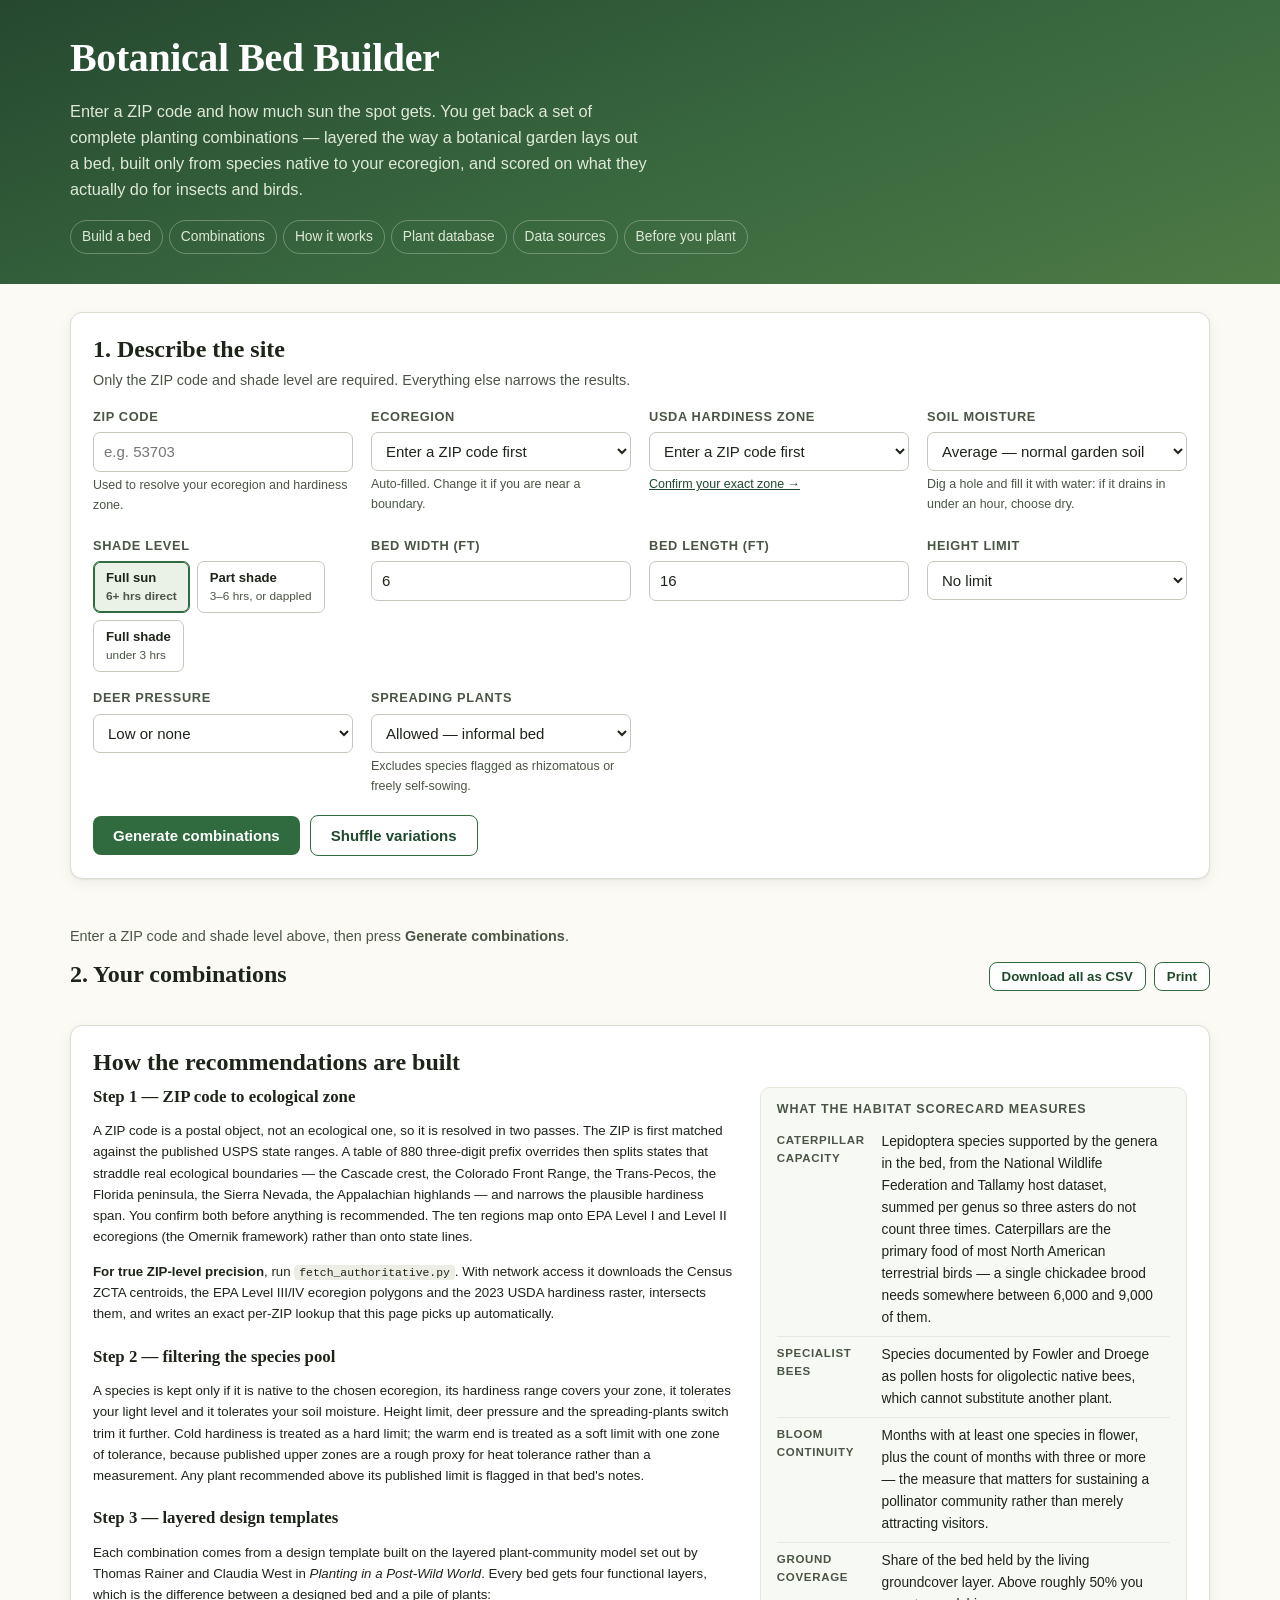
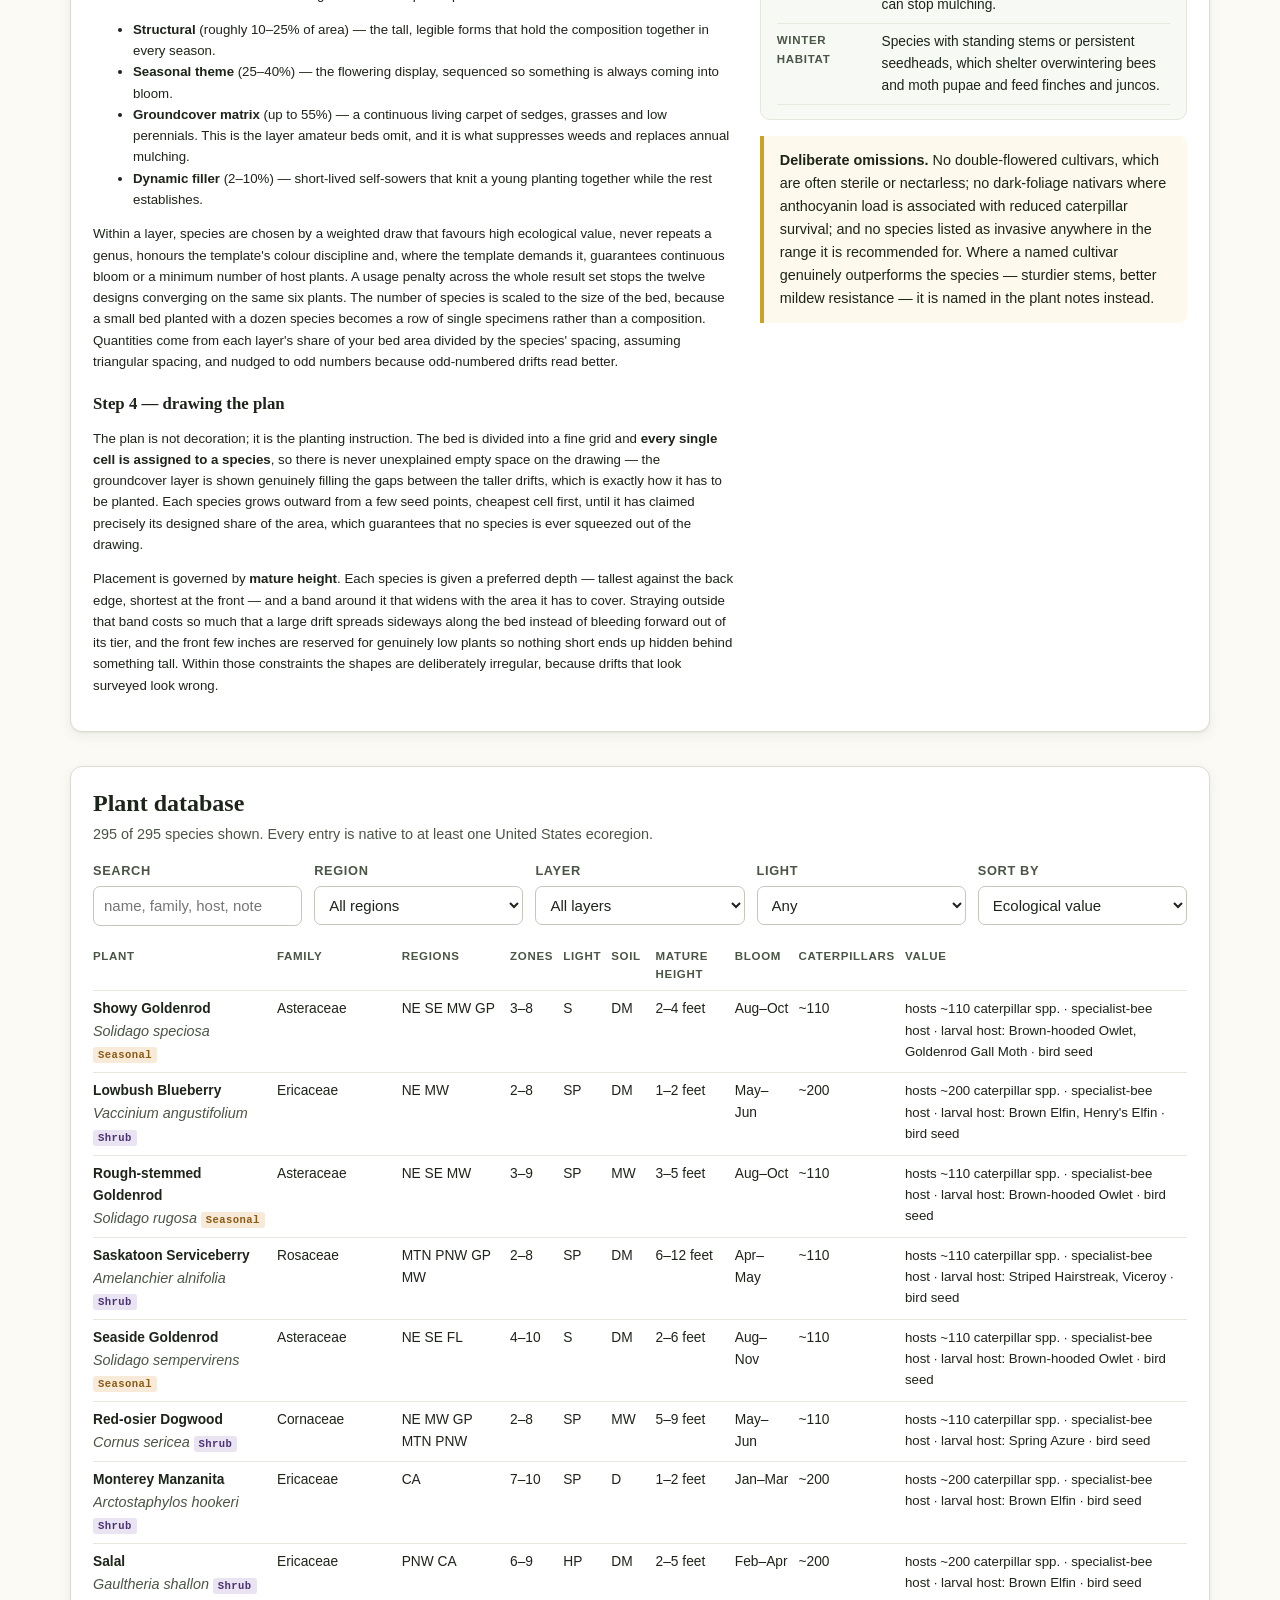
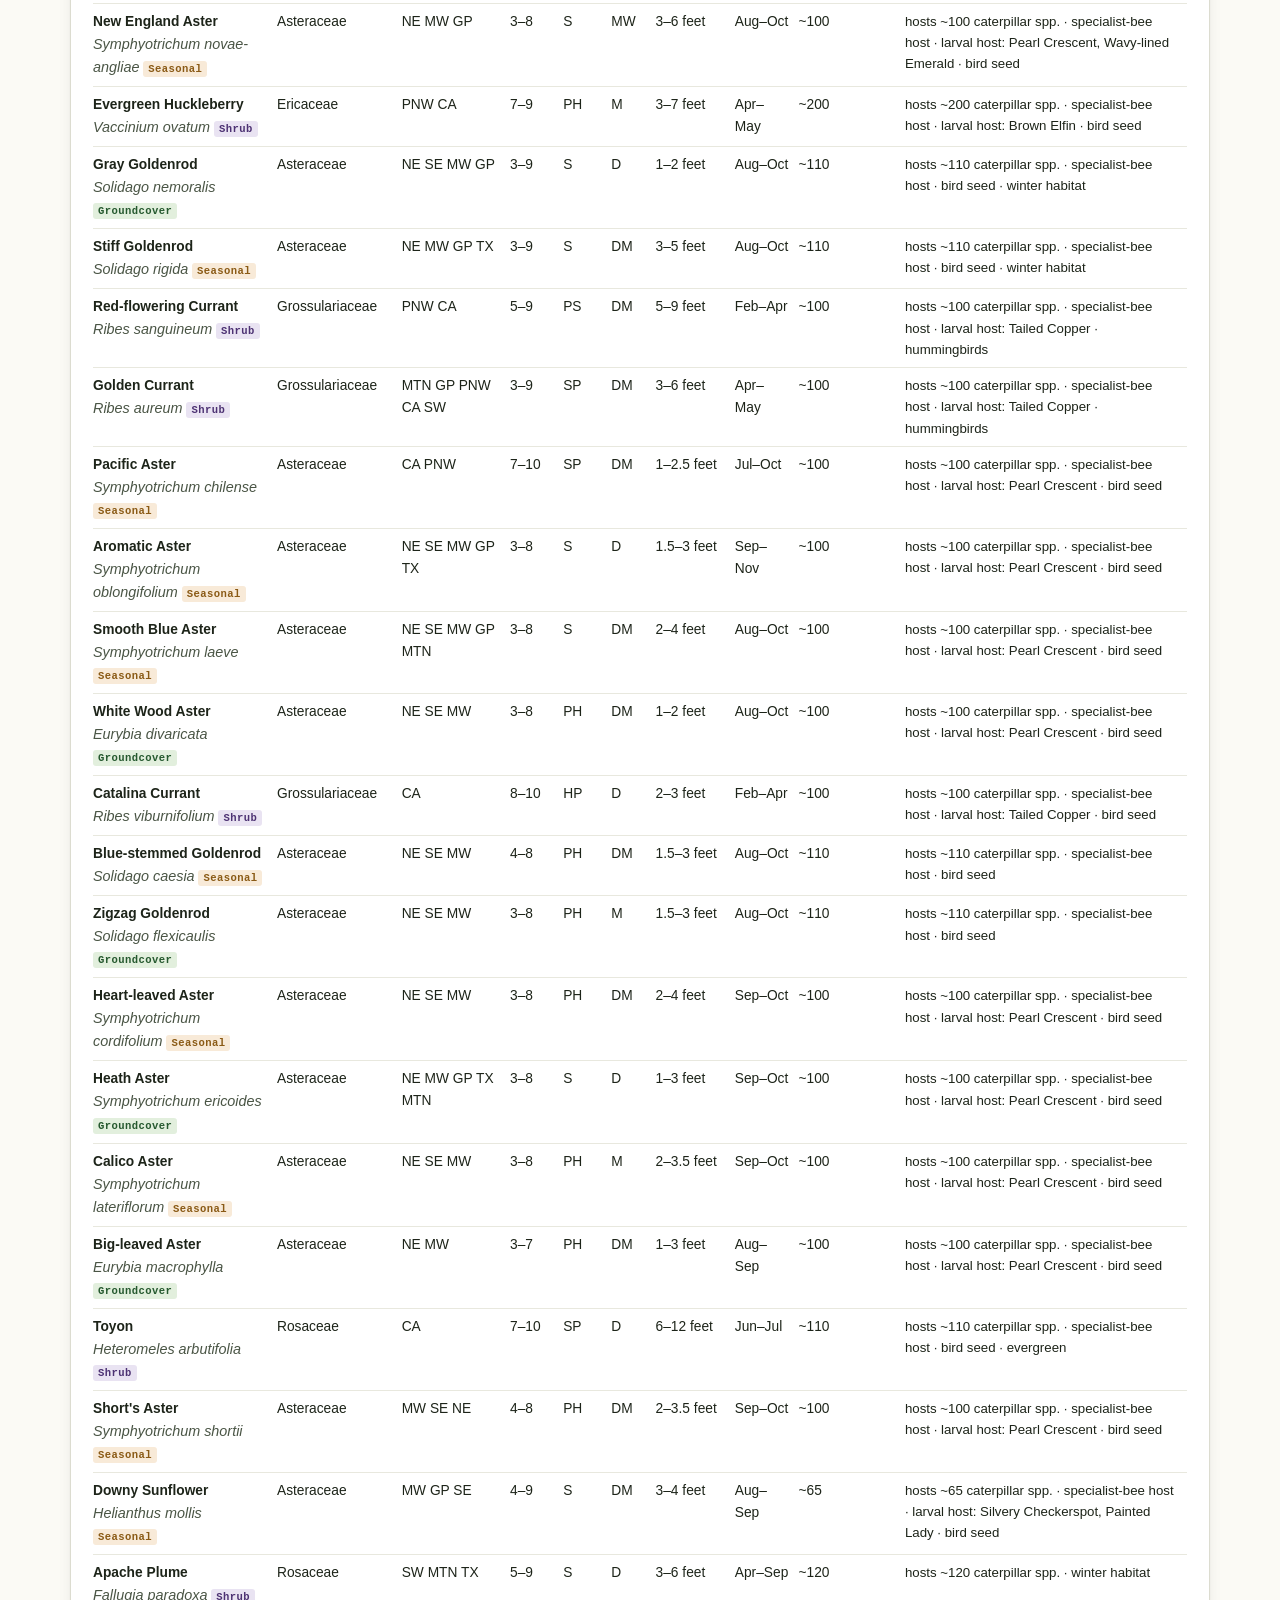
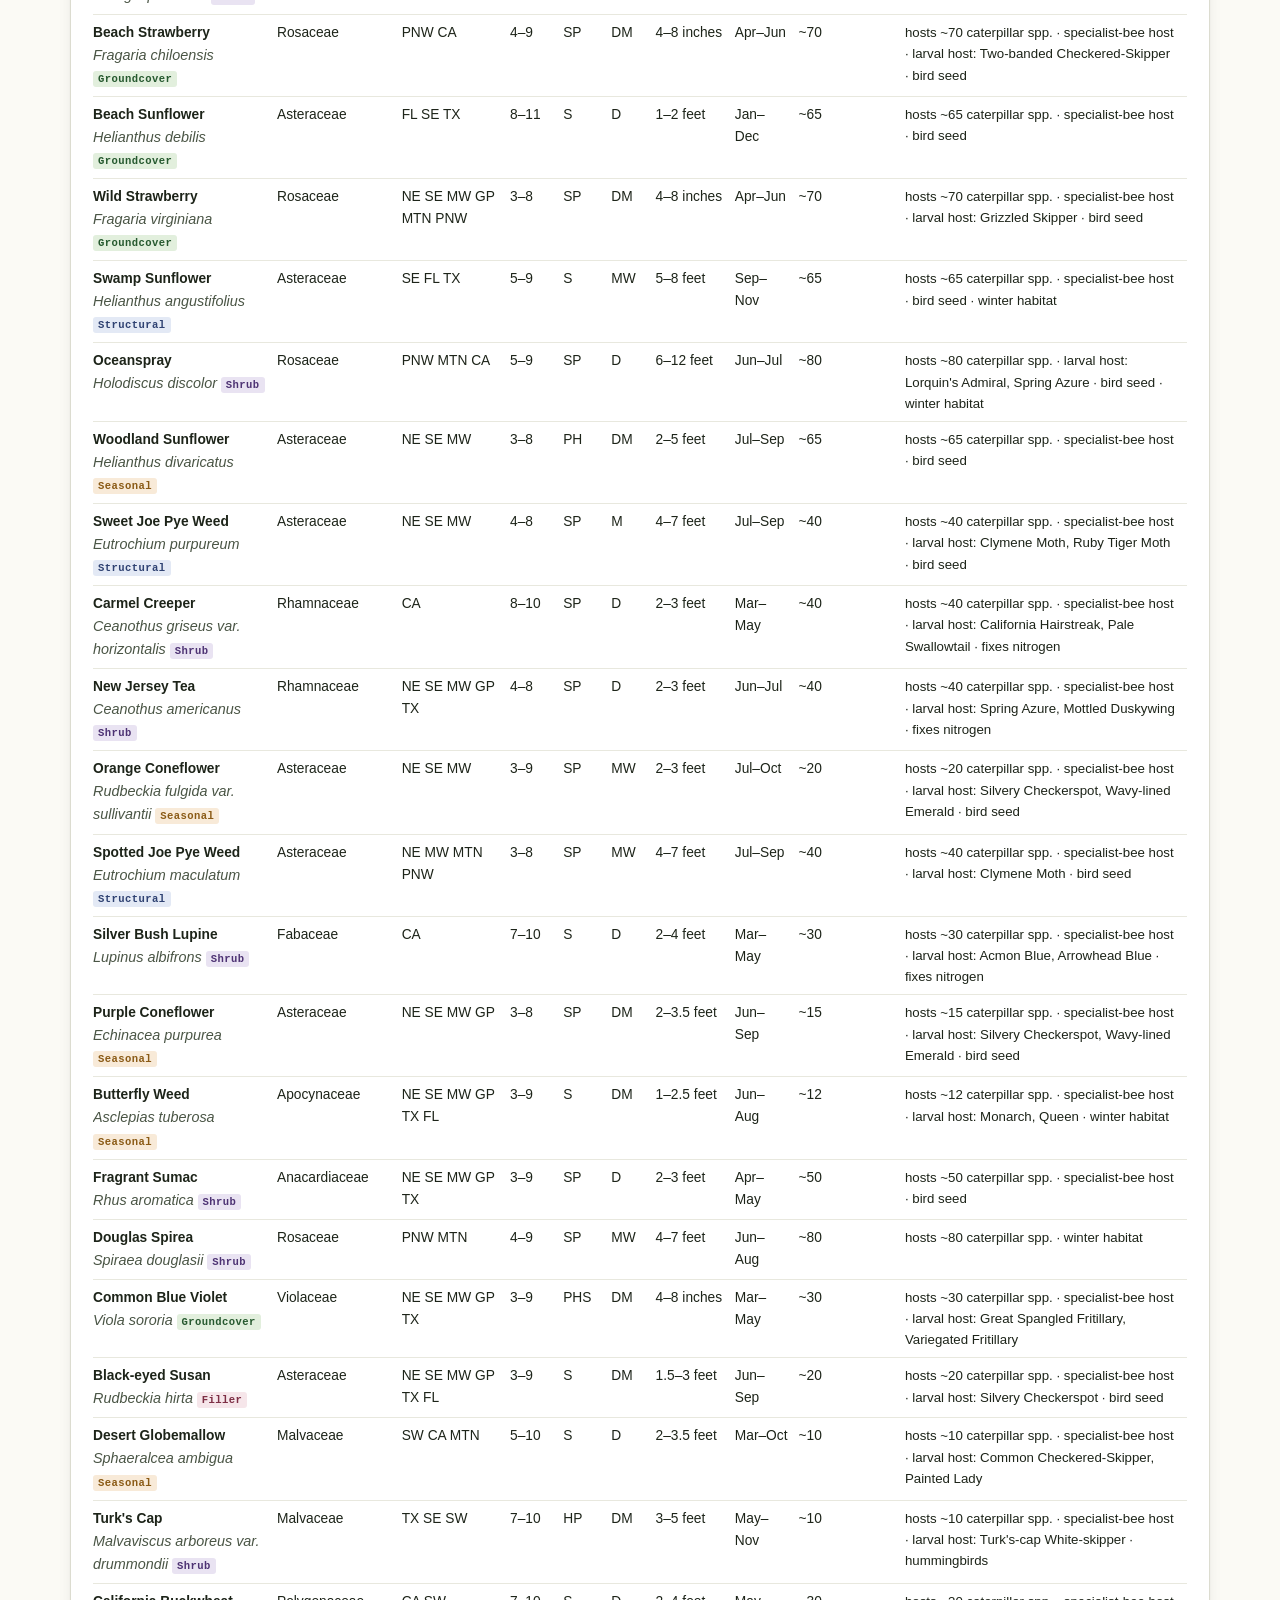
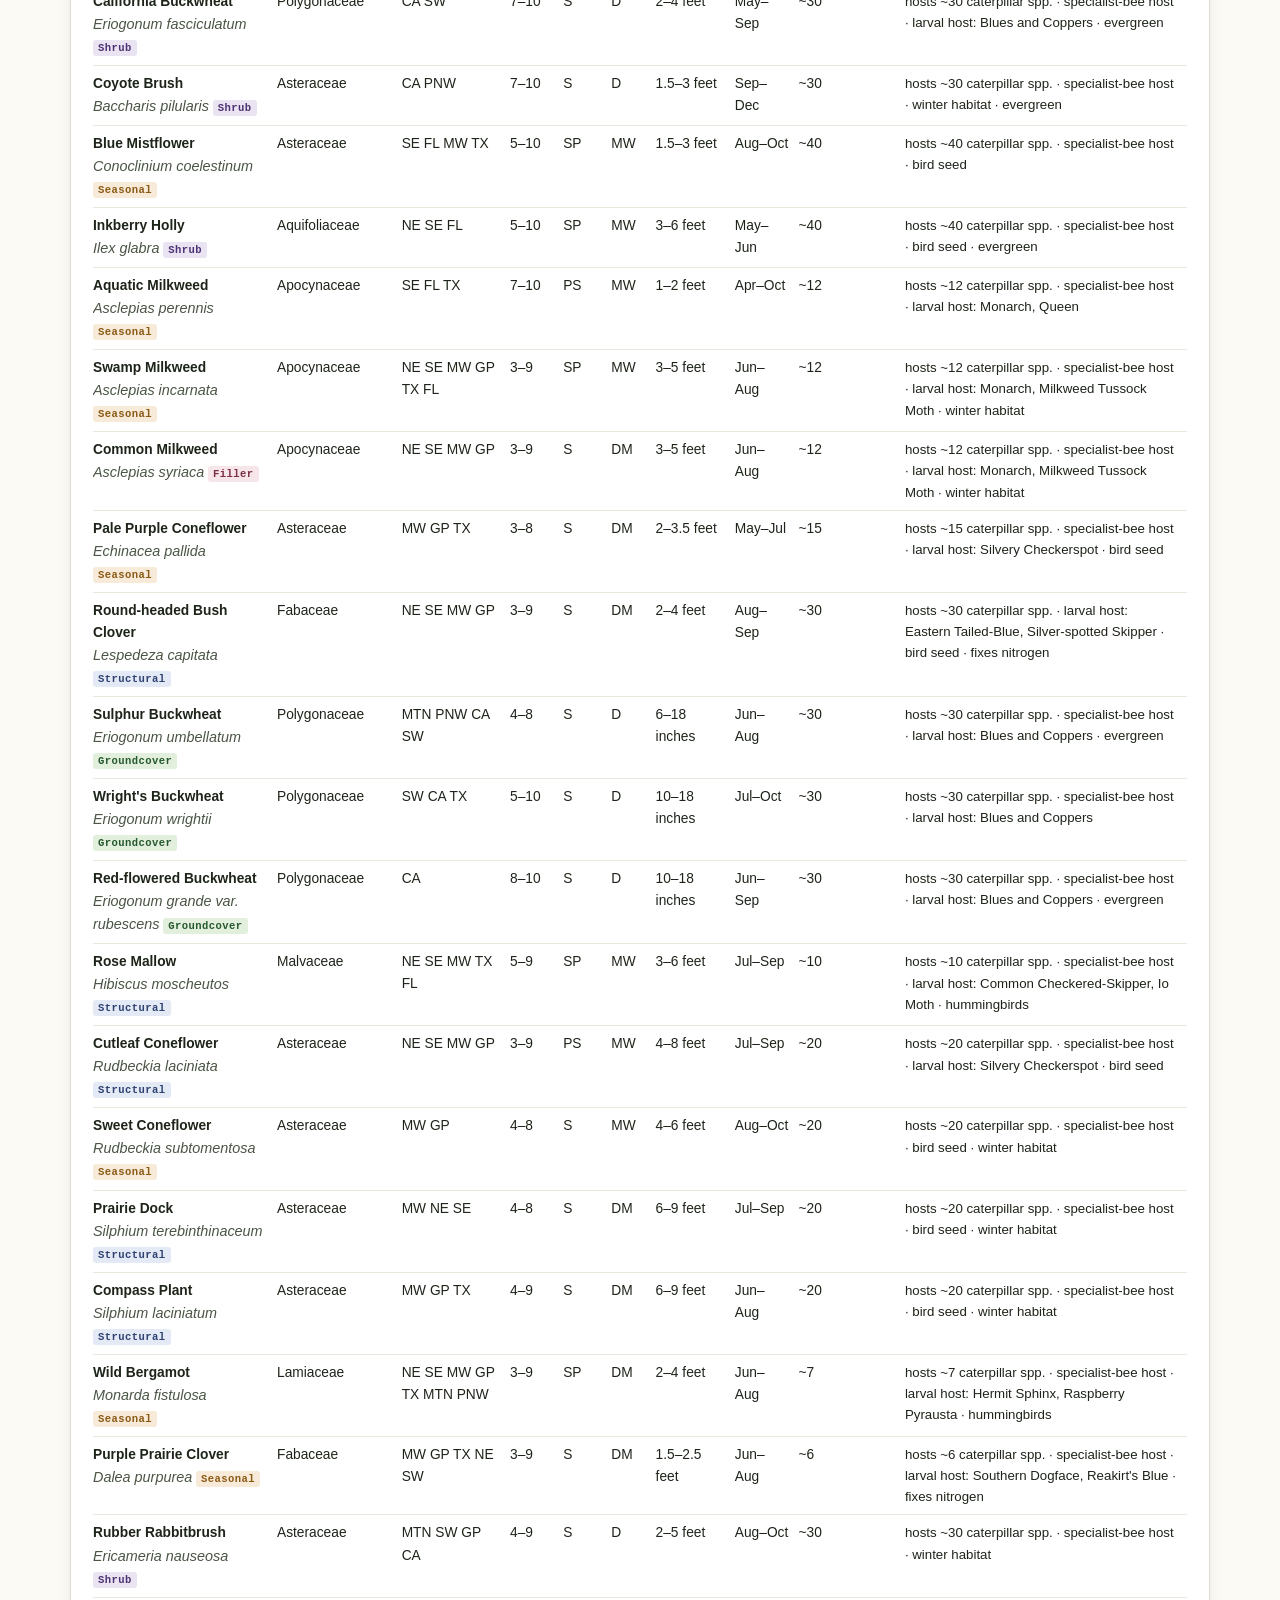
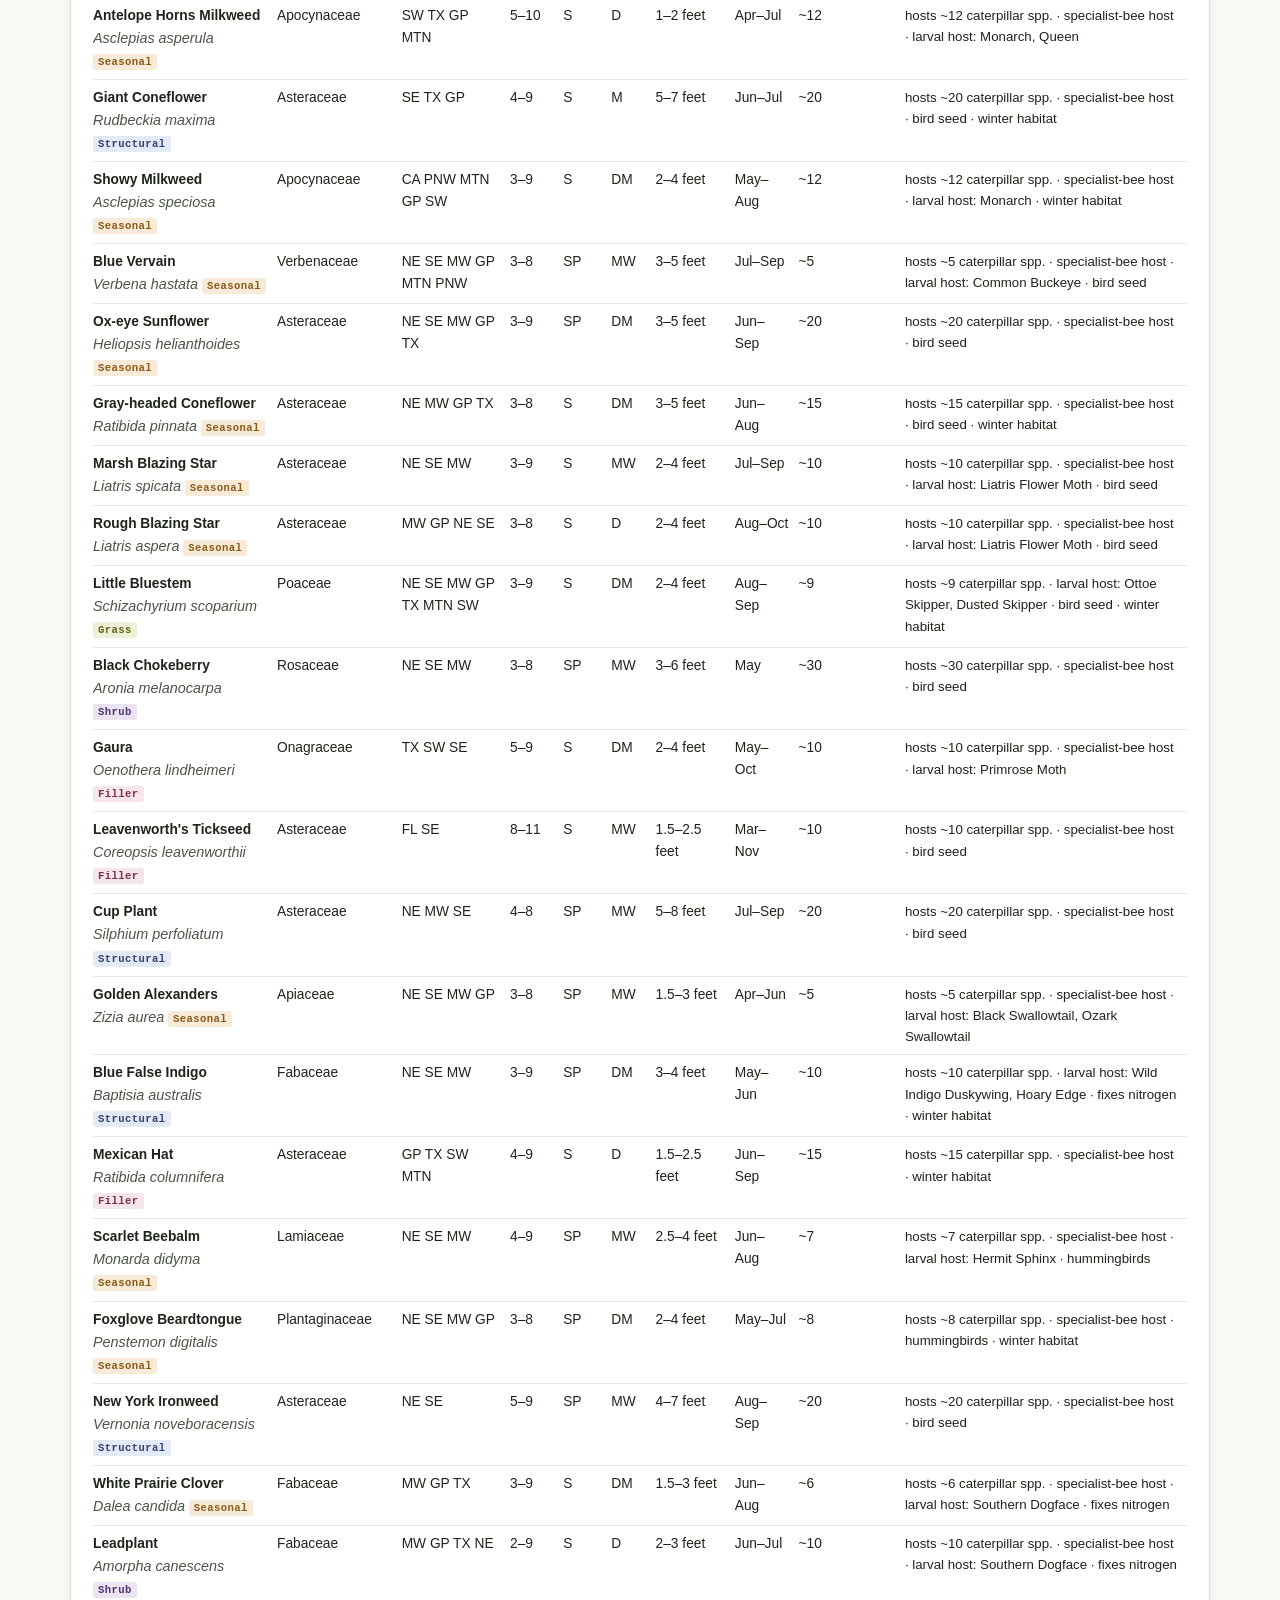
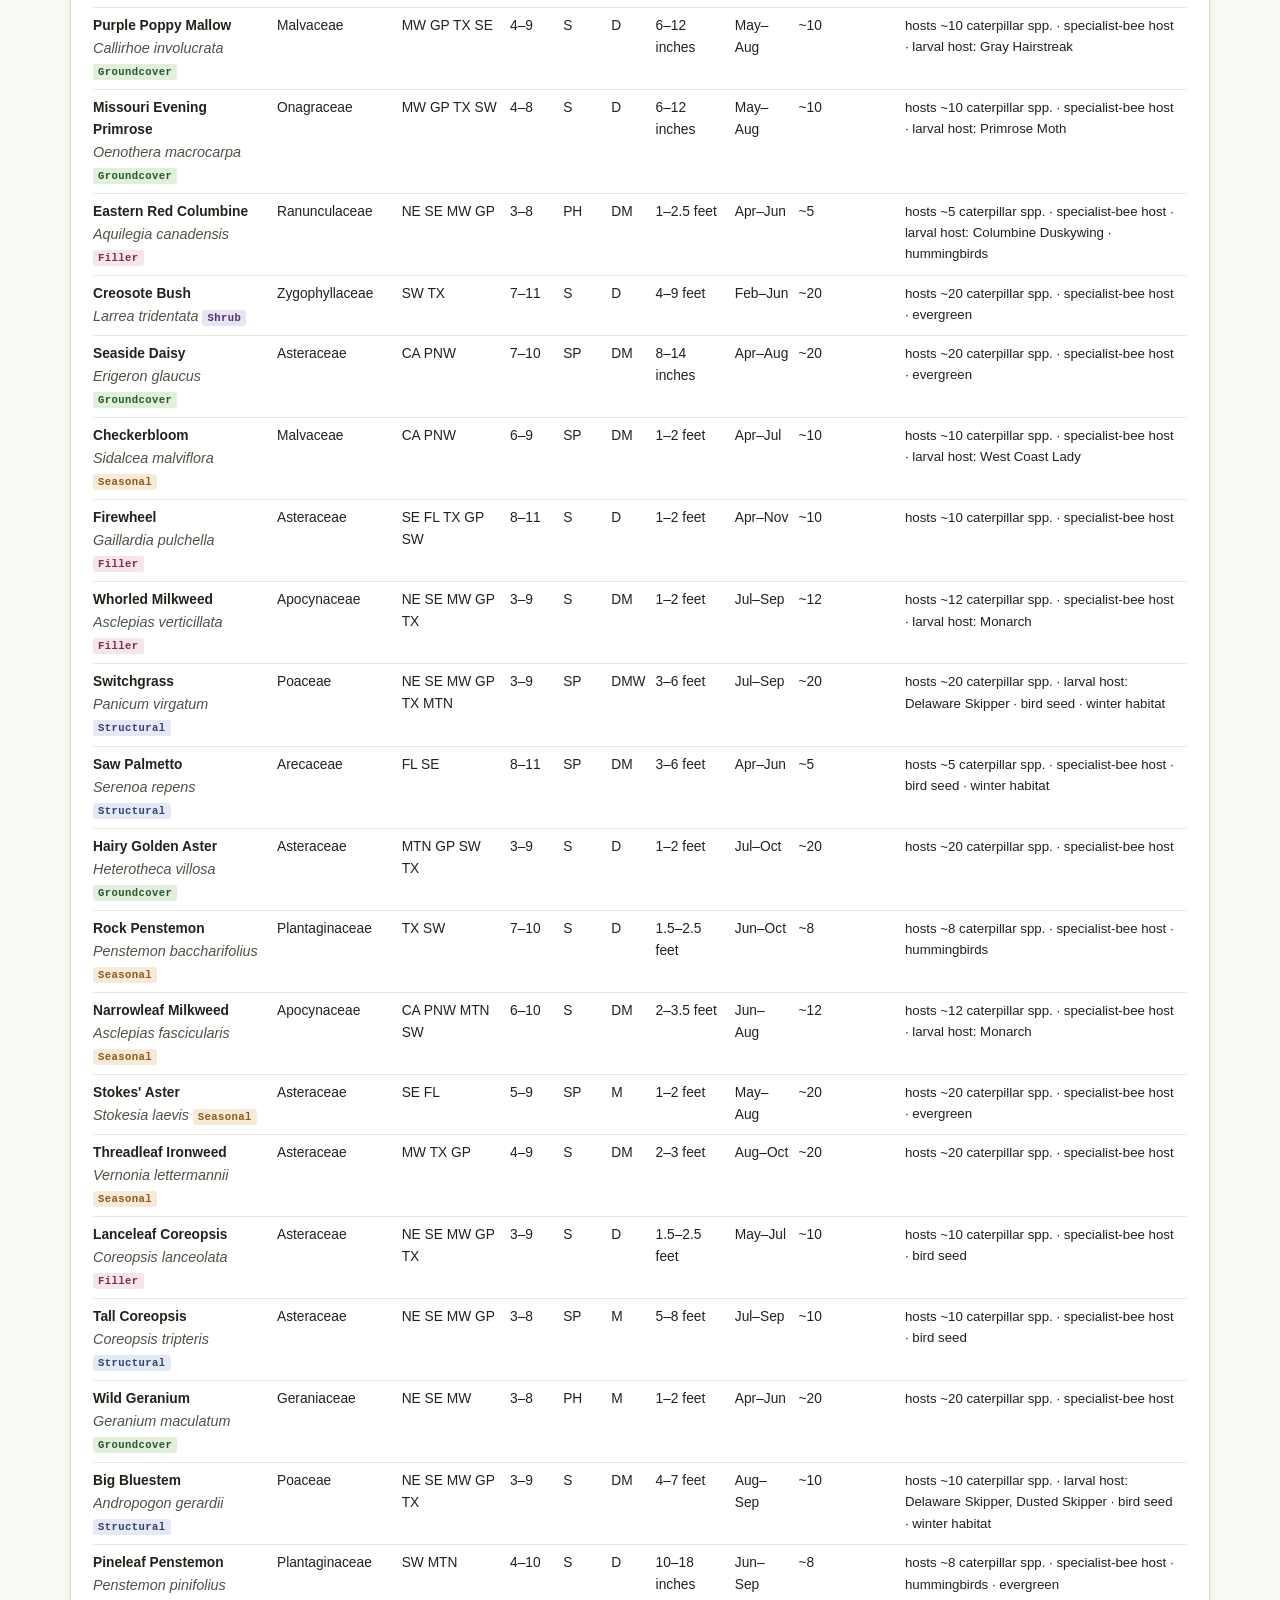
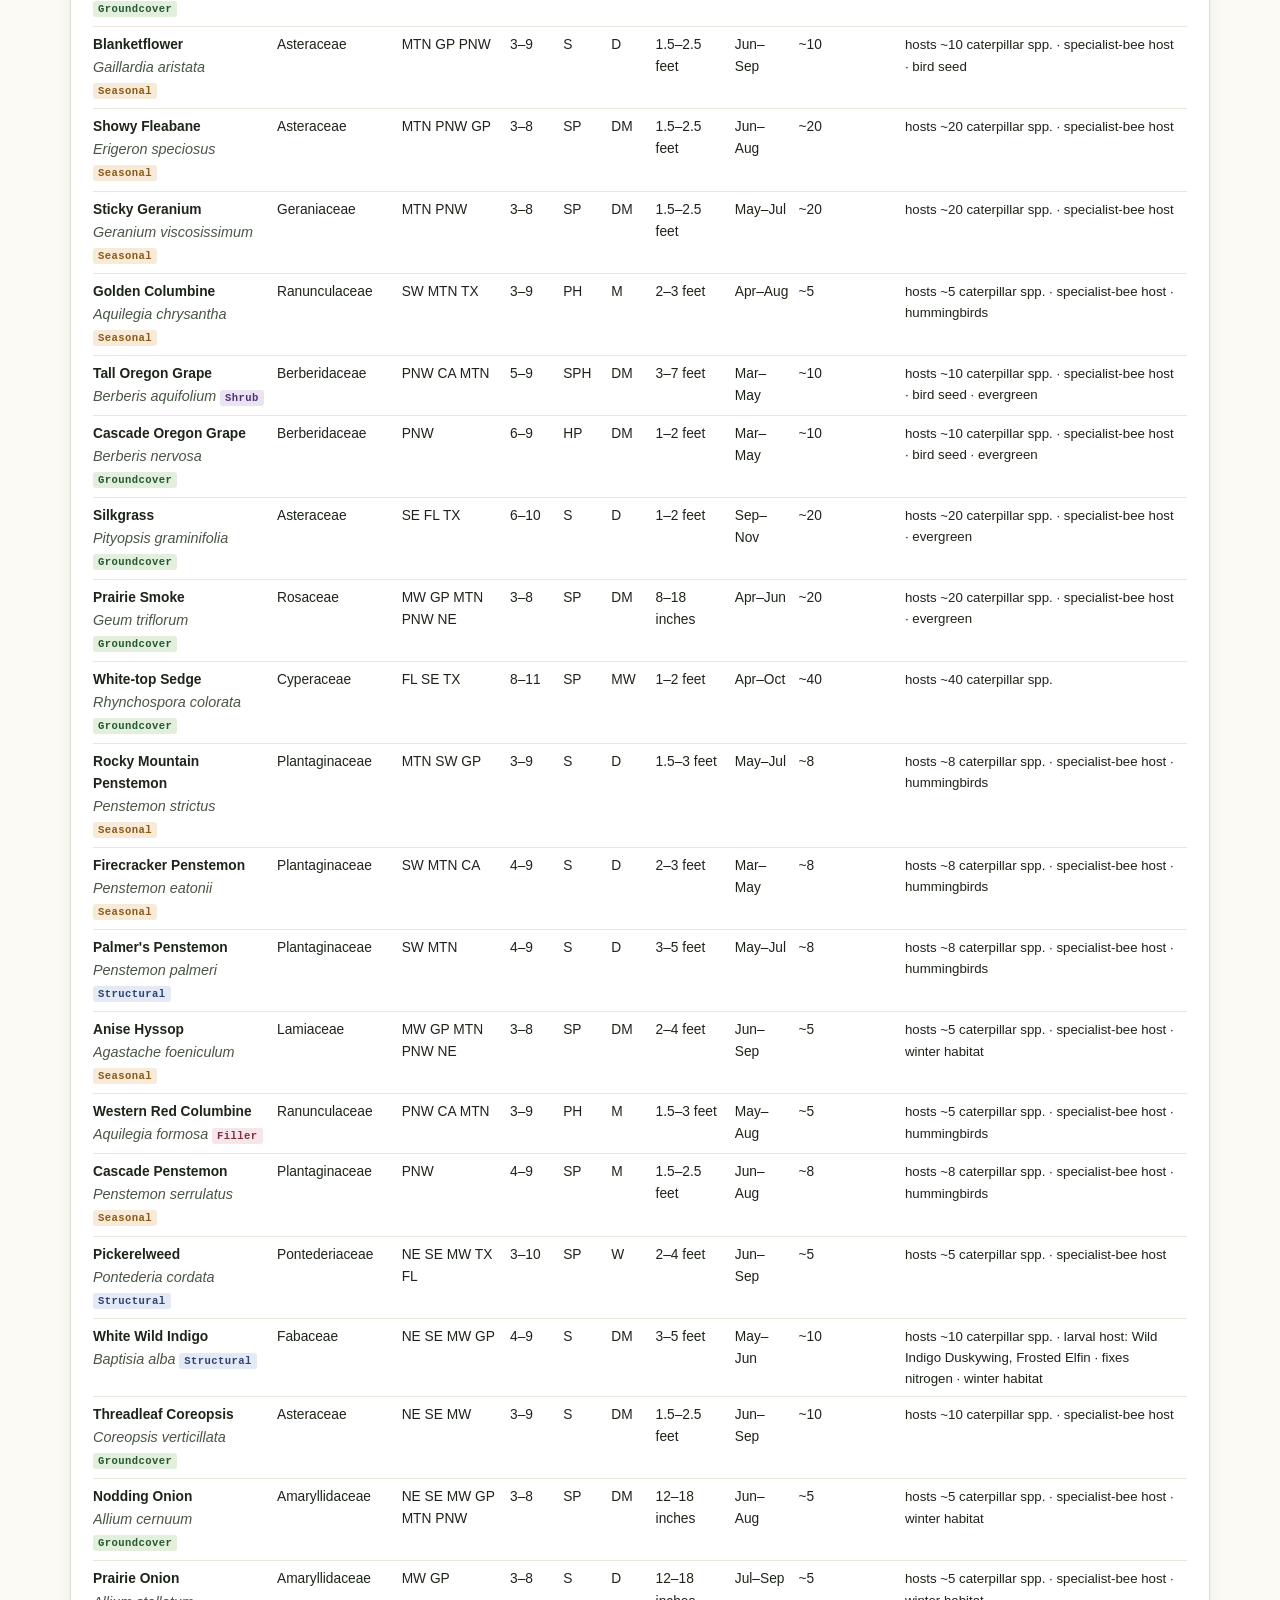
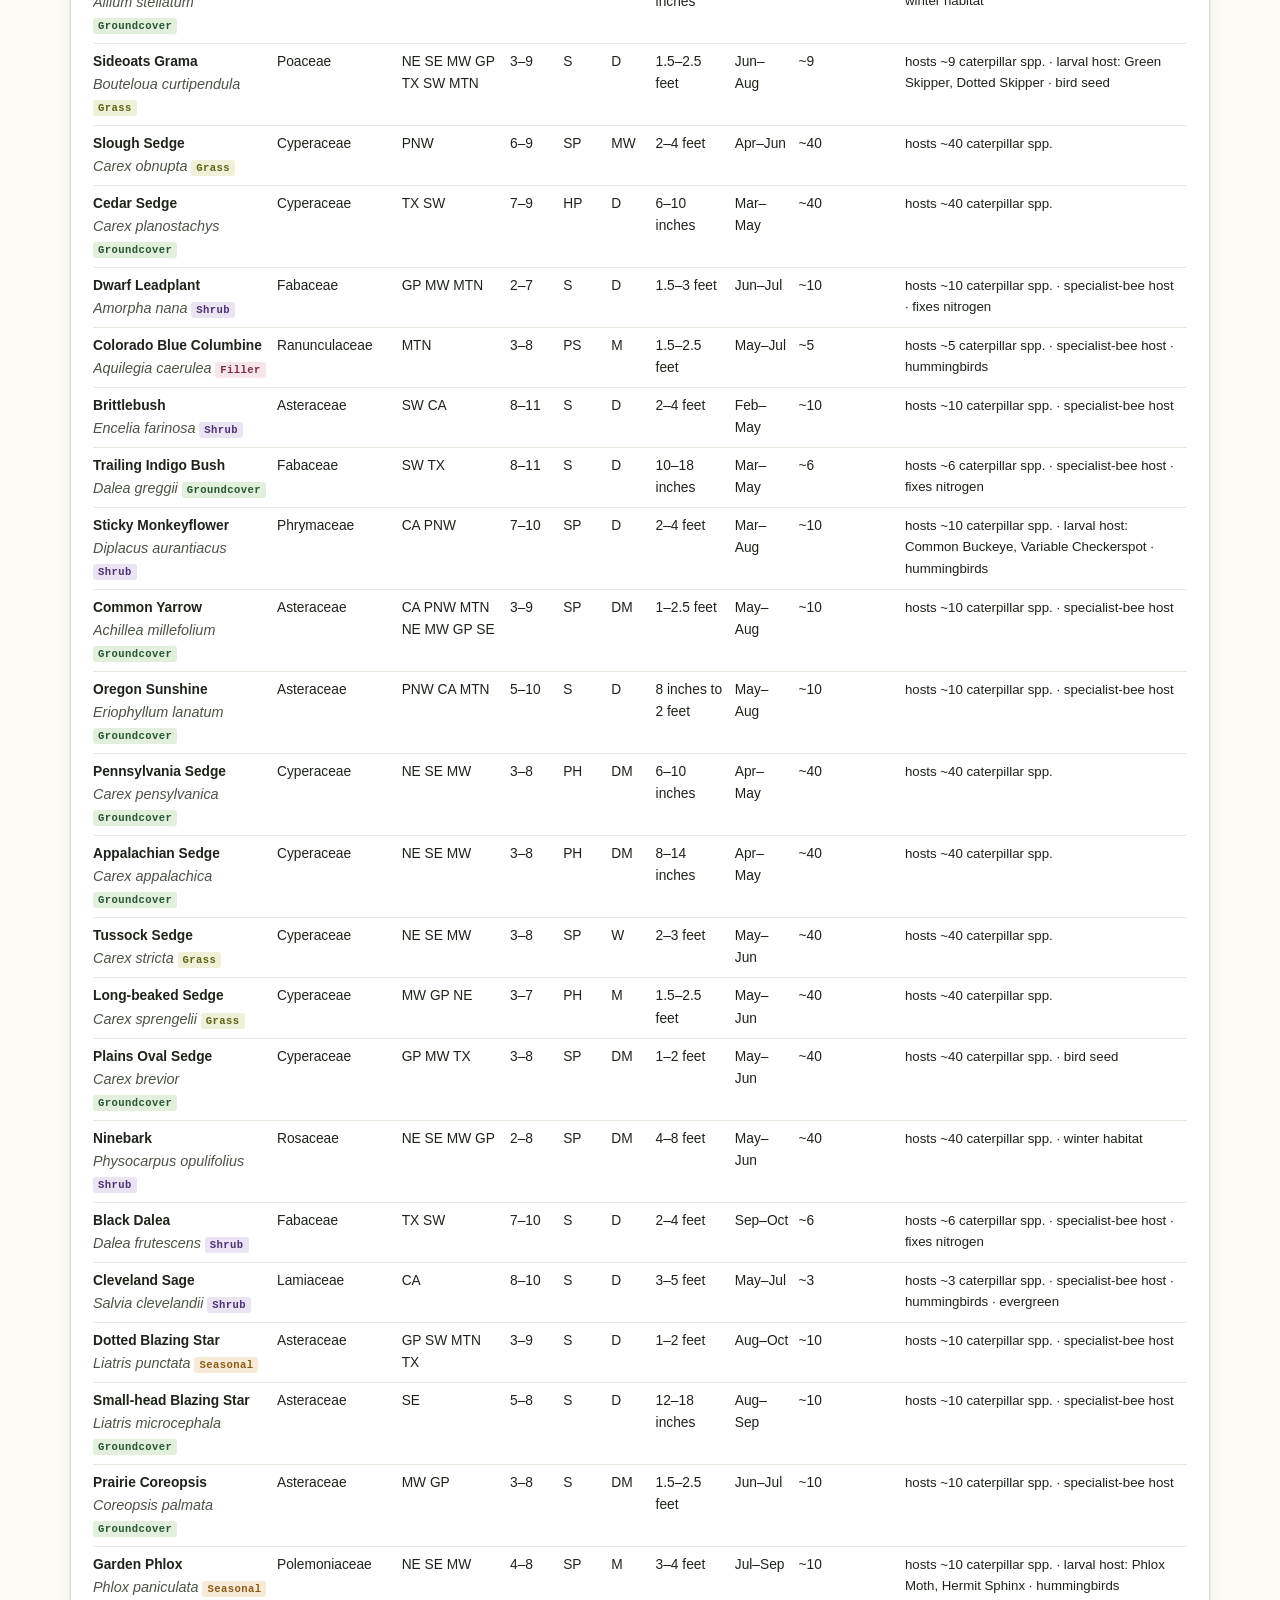
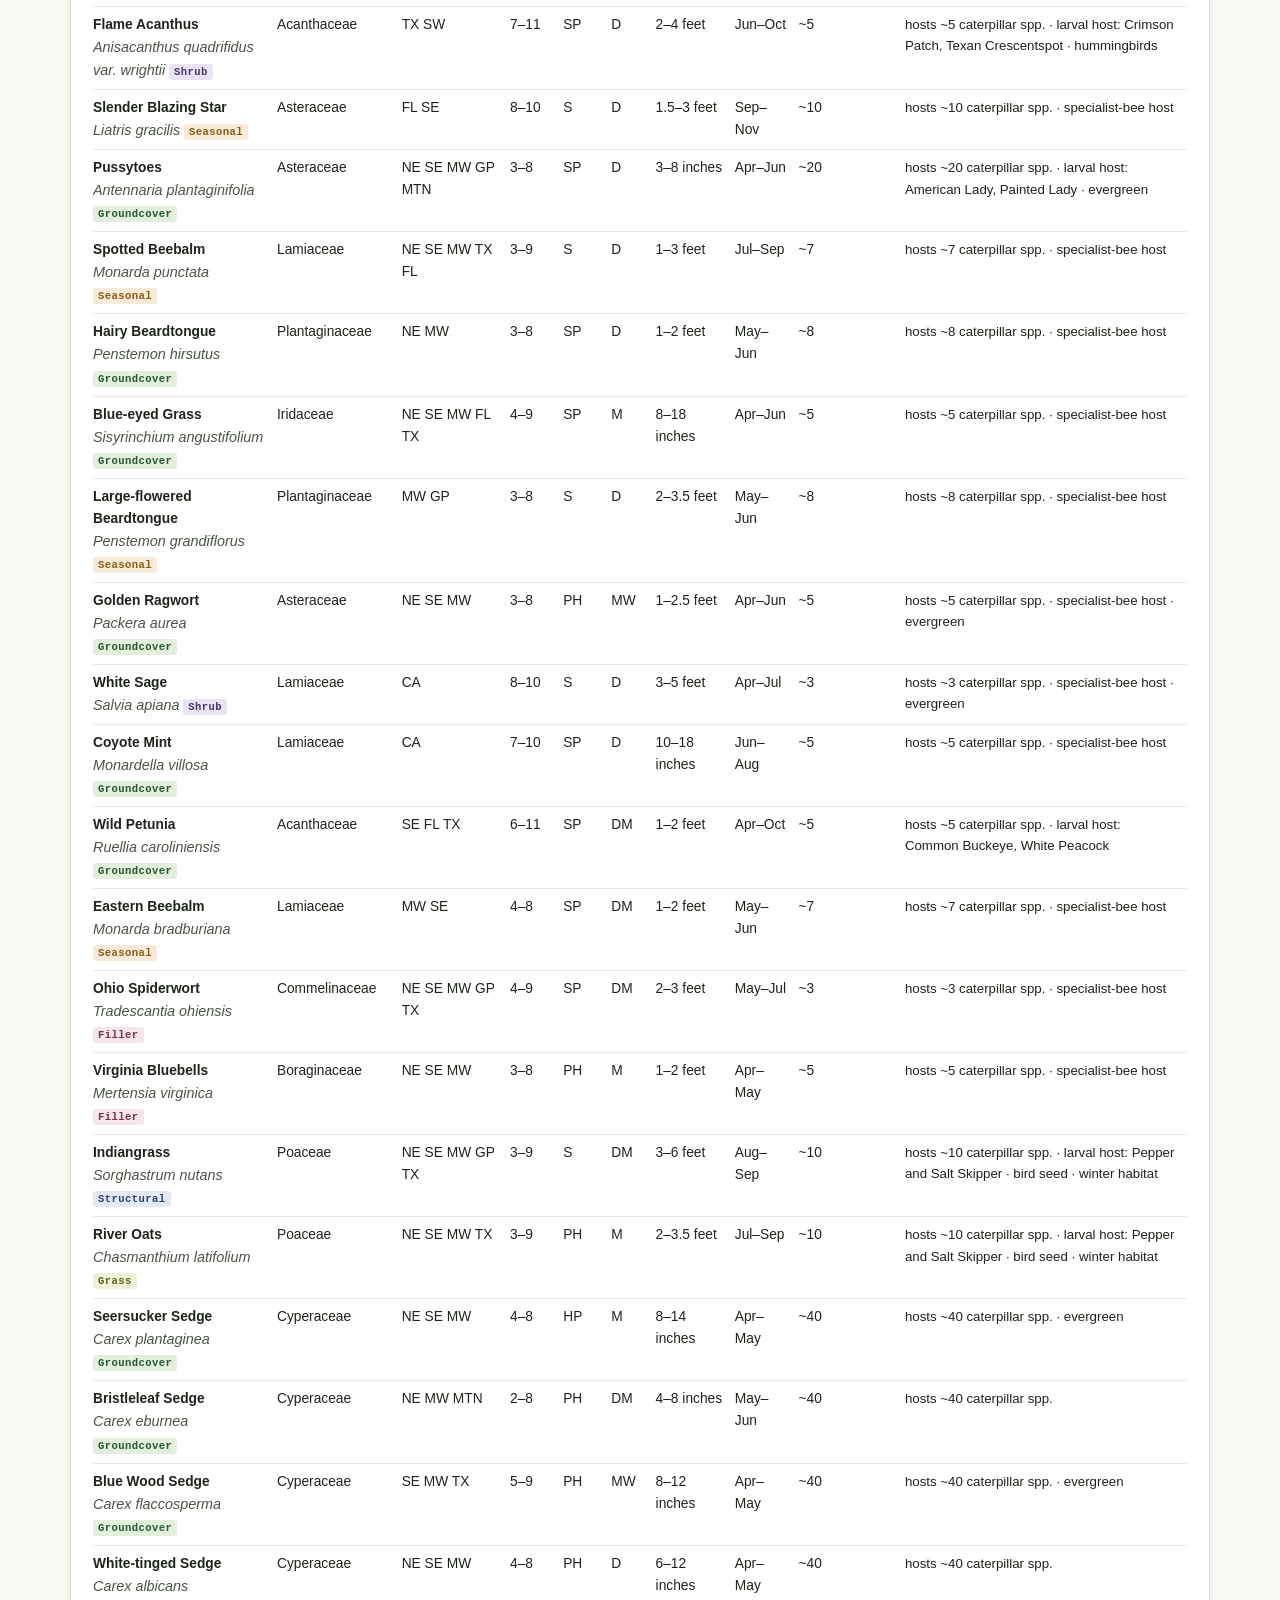
==== commit db446c6a: "Add files via upload" ====
--- a/index.html
+++ b/index.html
@@ -186,9 +186,27 @@
         ecological value, never repeats a genus, honours the template's colour discipline and, where
         the template demands it, guarantees continuous bloom or a minimum number of host plants. A
         usage penalty across the whole result set stops the twelve designs converging on the same
-        six plants. Quantities come from each layer's share of your bed area divided by the species'
-        spacing, assuming triangular spacing, and nudged to odd numbers because odd-numbered drifts
-        read better.</p>
+        six plants. The number of species is scaled to the size of the bed, because a small bed
+        planted with a dozen species becomes a row of single specimens rather than a composition.
+        Quantities come from each layer's share of your bed area divided by the species' spacing,
+        assuming triangular spacing, and nudged to odd numbers because odd-numbered drifts read
+        better.</p>
+
+        <h3 style="font-size:1.05rem;margin-top:22px">Step 4 &mdash; drawing the plan</h3>
+        <p class="small">The plan is not decoration; it is the planting instruction. The bed is
+        divided into a fine grid and <strong>every single cell is assigned to a species</strong>, so
+        there is never unexplained empty space on the drawing &mdash; the groundcover layer is shown
+        genuinely filling the gaps between the taller drifts, which is exactly how it has to be
+        planted. Each species grows outward from a few seed points, cheapest cell first, until it has
+        claimed precisely its designed share of the area, which guarantees that no species is ever
+        squeezed out of the drawing.</p>
+        <p class="small">Placement is governed by <strong>mature height</strong>. Each species is
+        given a preferred depth &mdash; tallest against the back edge, shortest at the front &mdash;
+        and a band around it that widens with the area it has to cover. Straying outside that band
+        costs so much that a large drift spreads sideways along the bed instead of bleeding forward
+        out of its tier, and the front few inches are reserved for genuinely low plants so nothing
+        short ends up hidden behind something tall. Within those constraints the shapes are
+        deliberately irregular, because drifts that look surveyed look wrong.</p>
       </div>
       <div>
         <div class="score">
--- a/style.css
+++ b/style.css
@@ -157,3 +157,24 @@
   details.notes{display:block}
   details.notes .inner{display:block!important}
 }
+
+/* ---- planting plan ---- */
+.plan svg{margin-bottom:2px}
+.legend b{color:var(--ink);font-weight:700}
+.legend .lh{color:#8a927f}
+.legend span{white-space:nowrap}
+
+/* ---- generated layout + maintenance ---- */
+details.notes ol.steps{margin:.5em 0 0}
+details.notes ol.steps > li{margin-bottom:13px;padding-left:2px}
+details.notes ol.steps > li > ul{list-style:disc}
+details.notes ol.steps > li > ul > li{margin:3px 0}
+.calendarbox{background:#f7f9f4;border:1px solid #e2e8dc;border-left:4px solid var(--green);
+  border-radius:0 8px 8px 0;padding:11px 14px;font-size:.86rem;margin:.3em 0 0}
+.calendarbox li{margin-bottom:5px}
+.calendarbox li:last-child{margin-bottom:0}
+.caregroups{display:grid;grid-template-columns:repeat(auto-fit,minmax(275px,1fr));gap:12px;margin:.5em 0 0}
+.caregroup{background:#fcfcf8;border:1px solid var(--line);border-radius:9px;padding:12px 14px}
+.caregroup .ct{font:600 .89rem var(--serif);color:var(--green-dk);line-height:1.3;margin-bottom:3px}
+.caregroup .cs{font-size:.78rem;color:var(--accent);font-weight:600;margin-bottom:6px;line-height:1.35}
+.caregroup p{margin:0;font-size:.84rem;color:var(--ink-soft)}
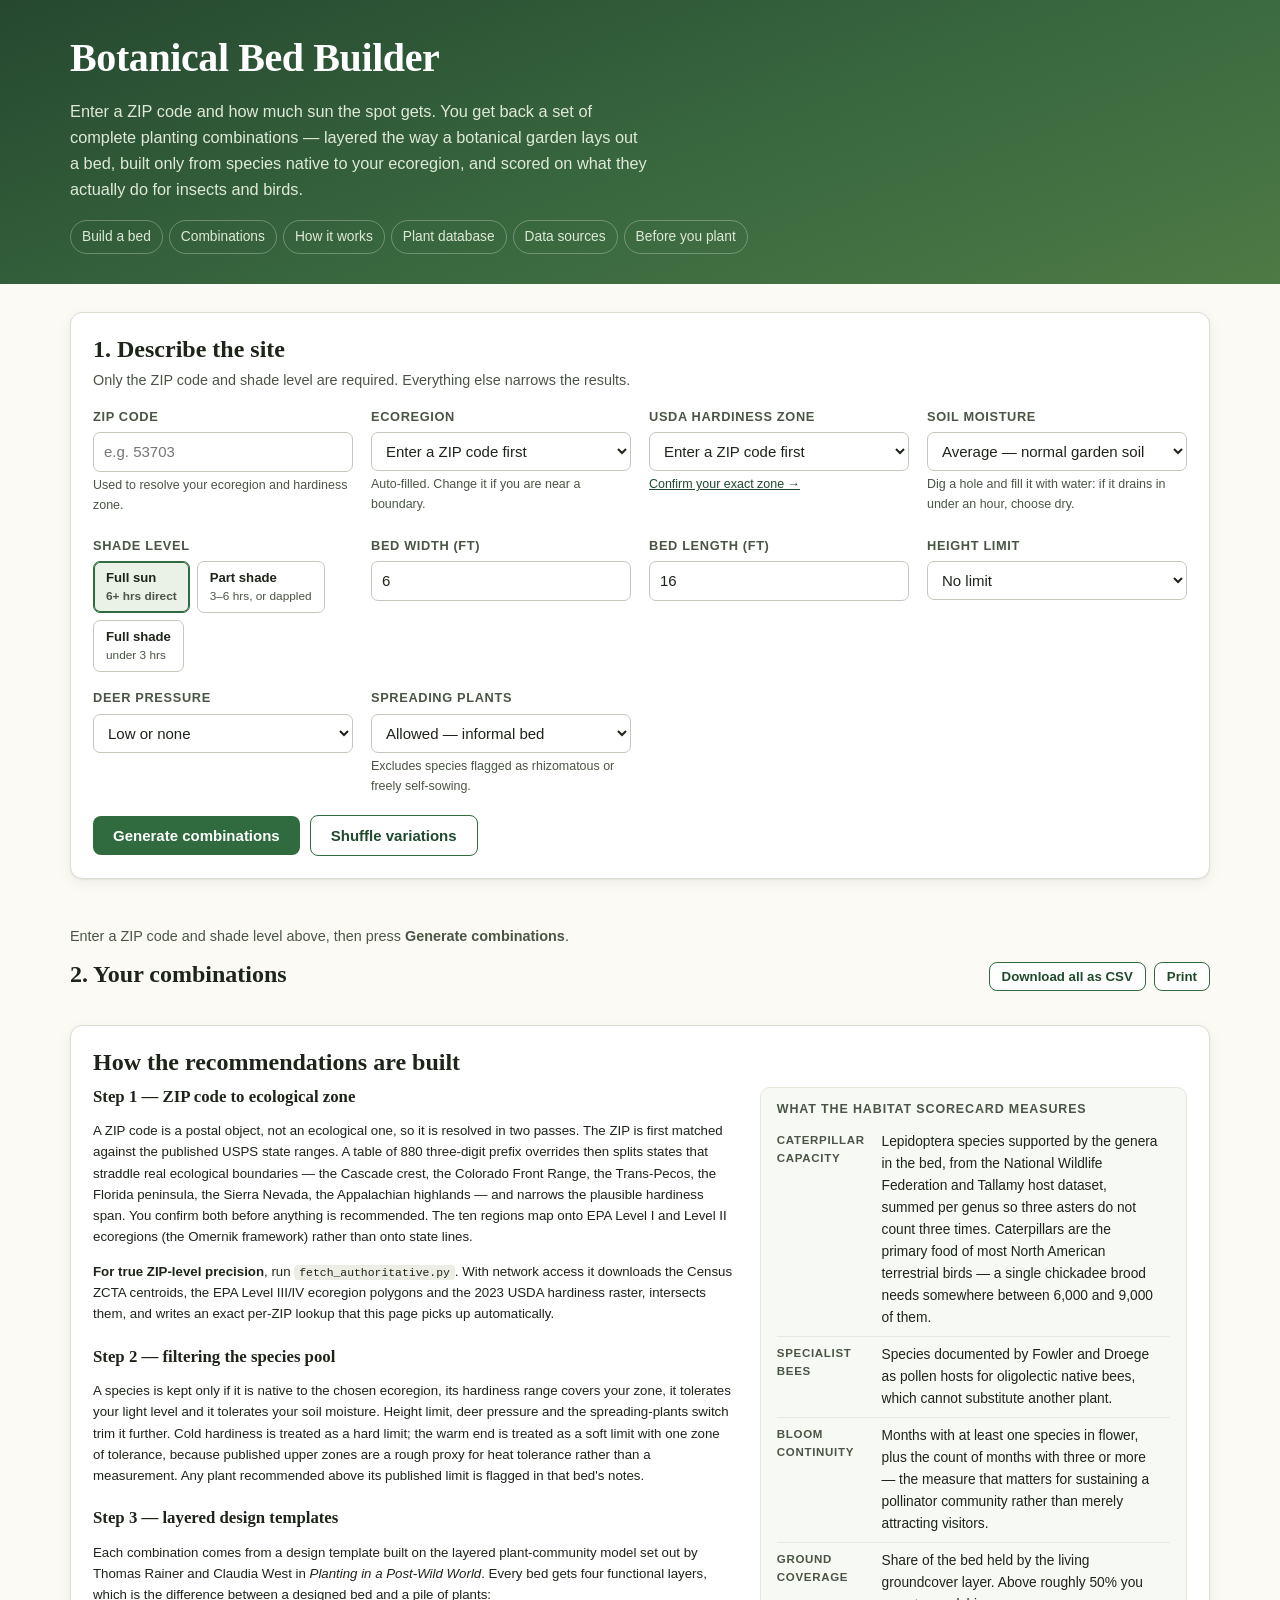
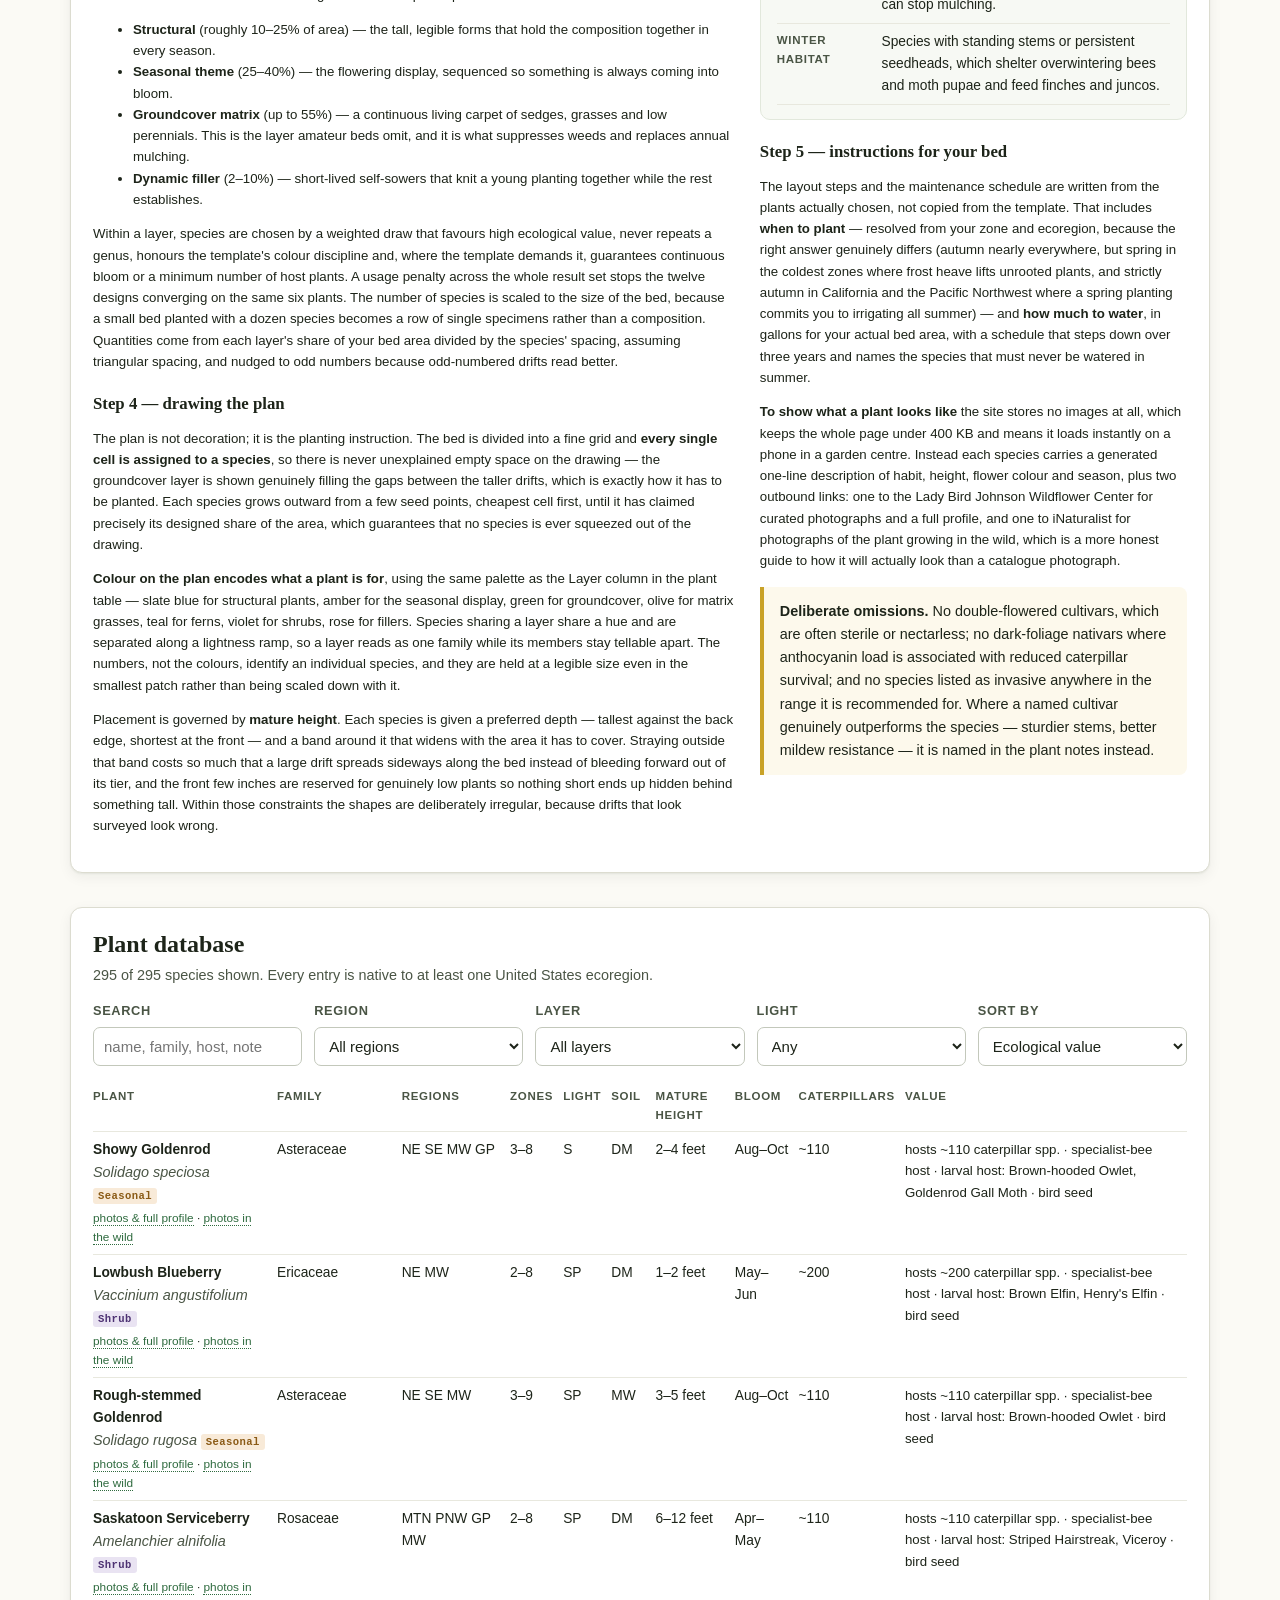
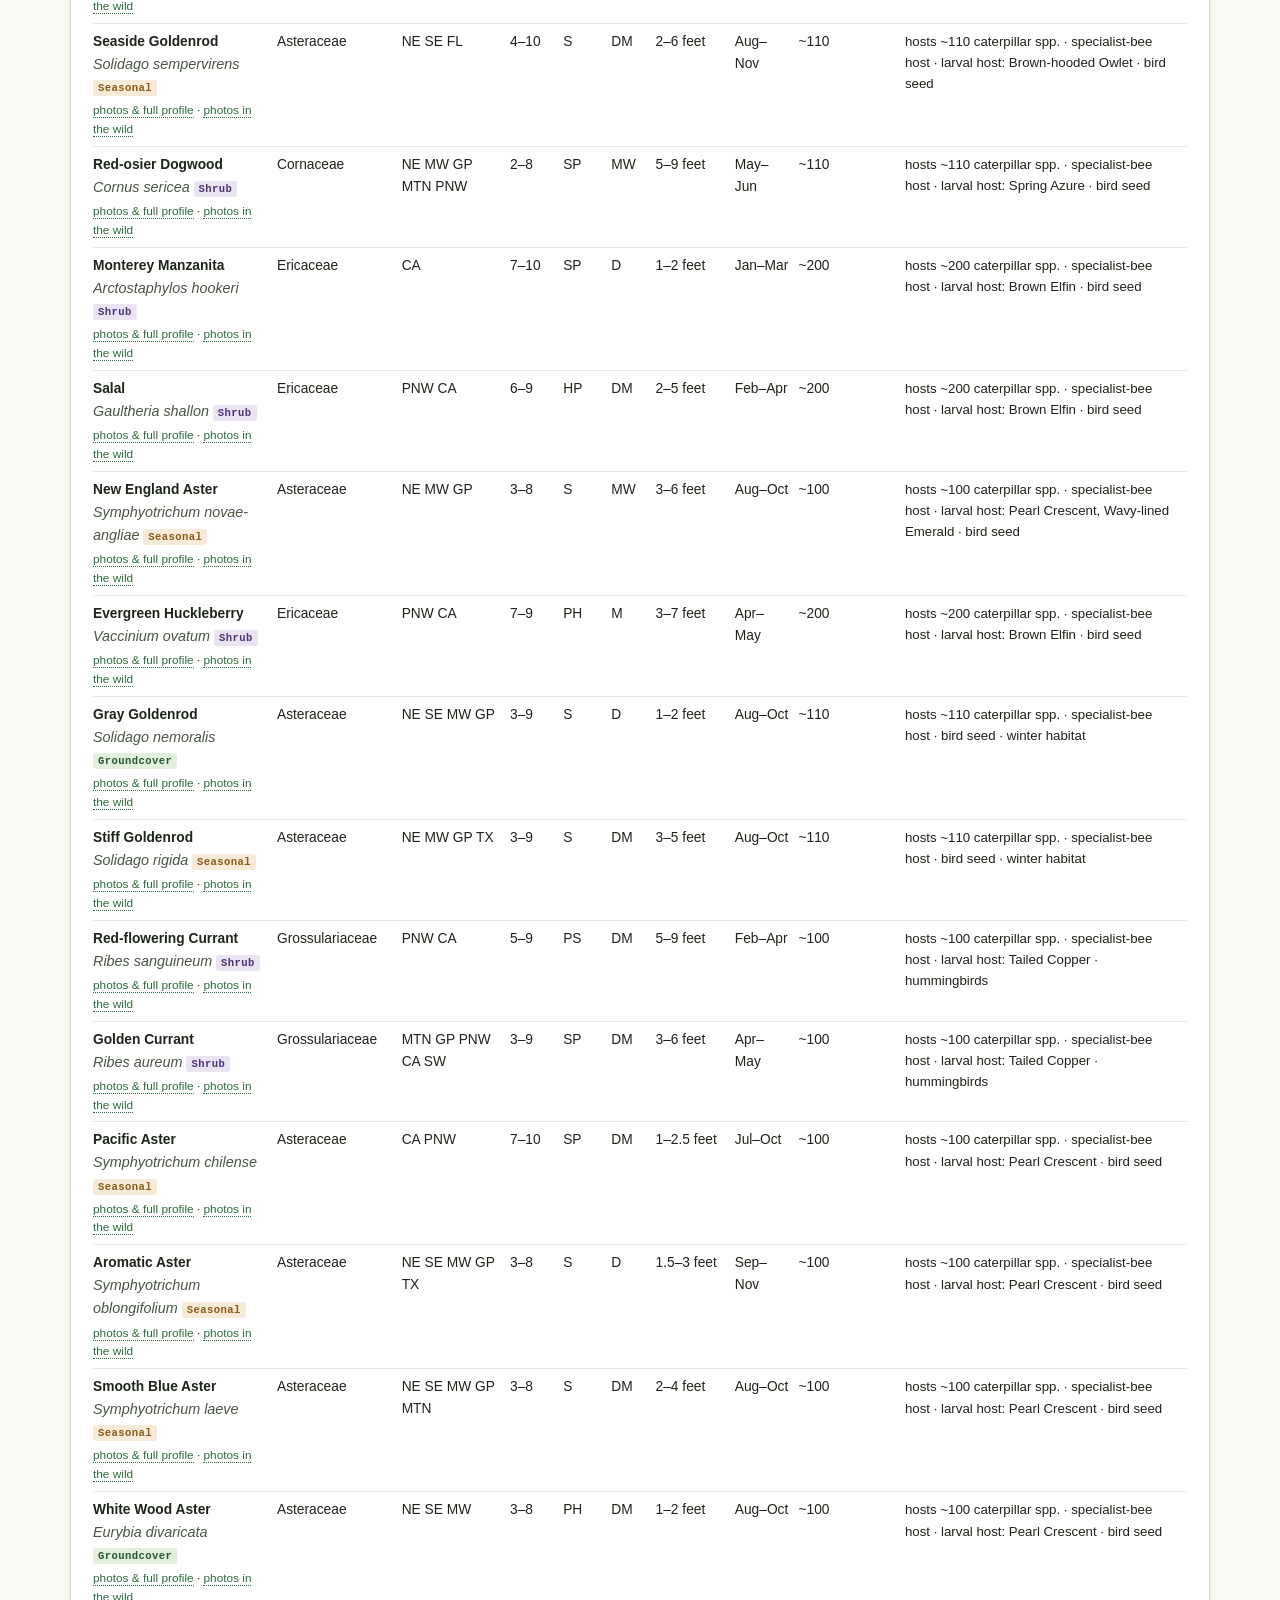
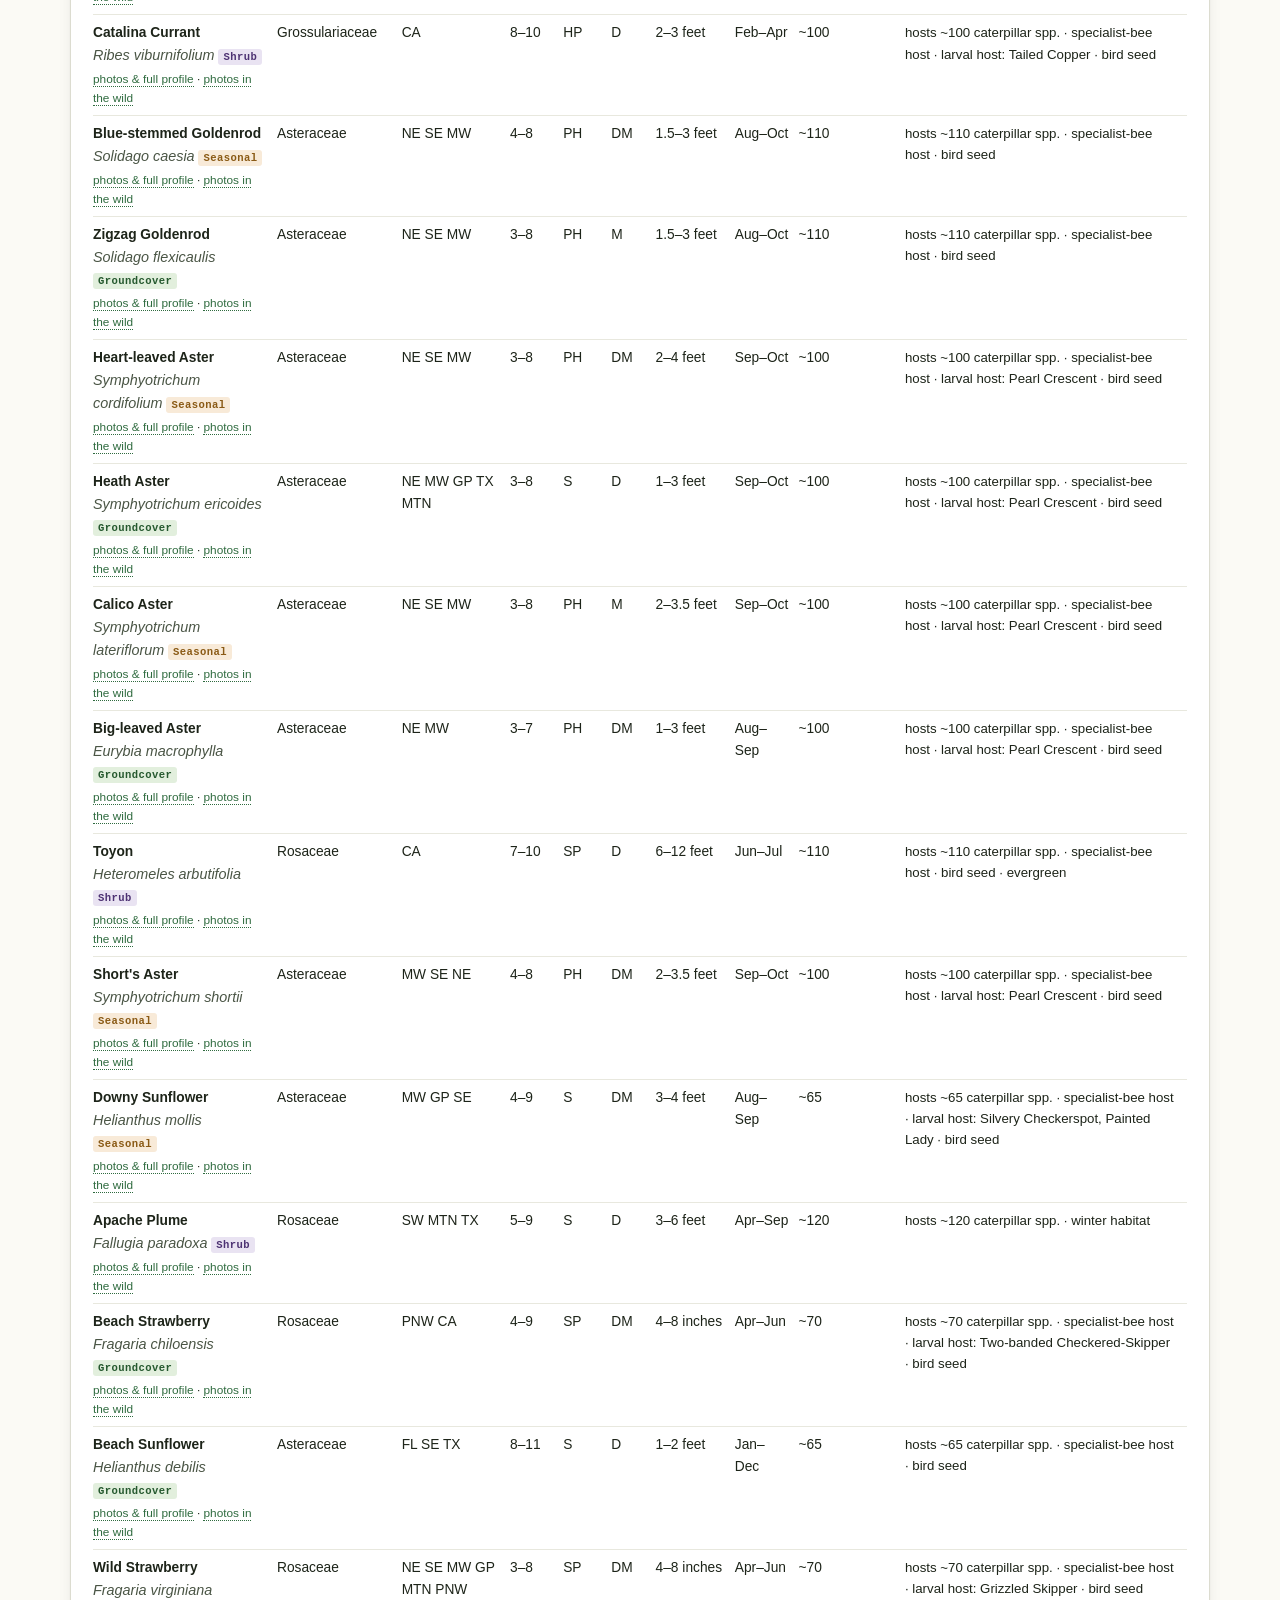
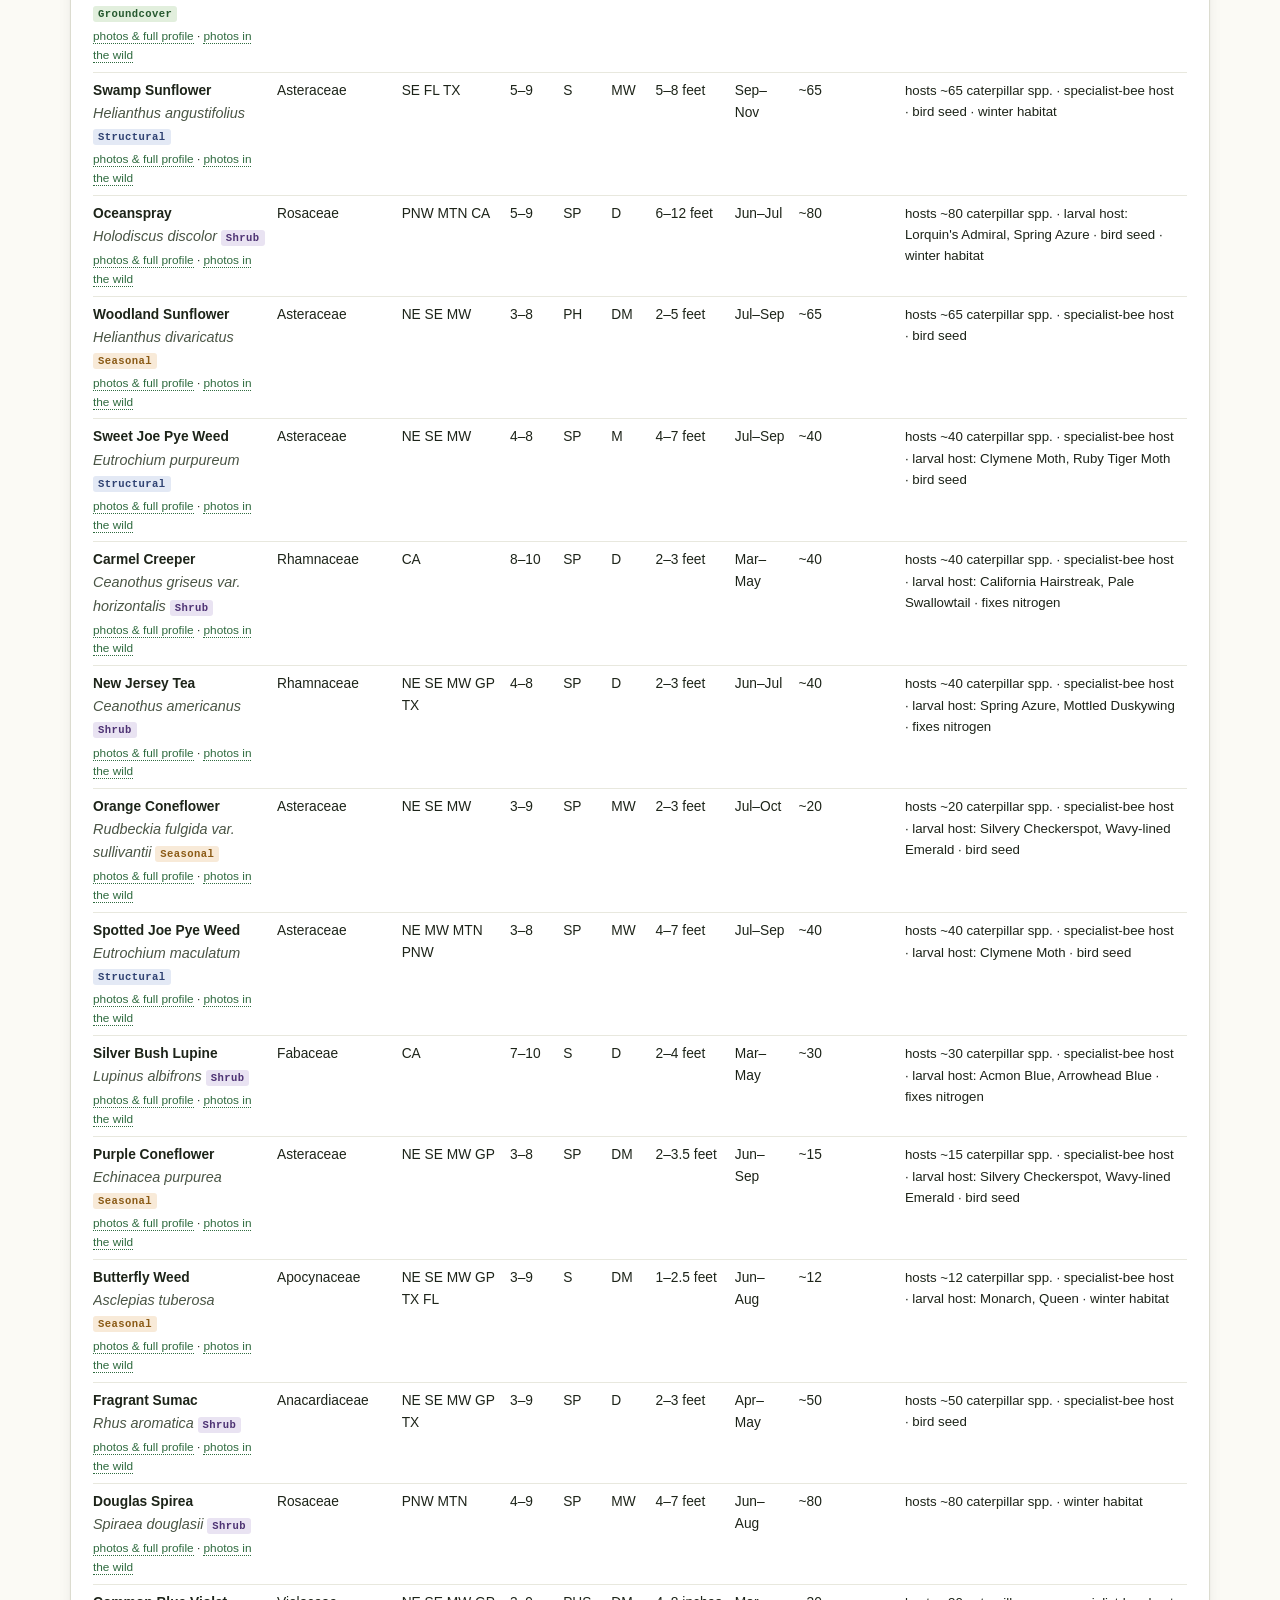
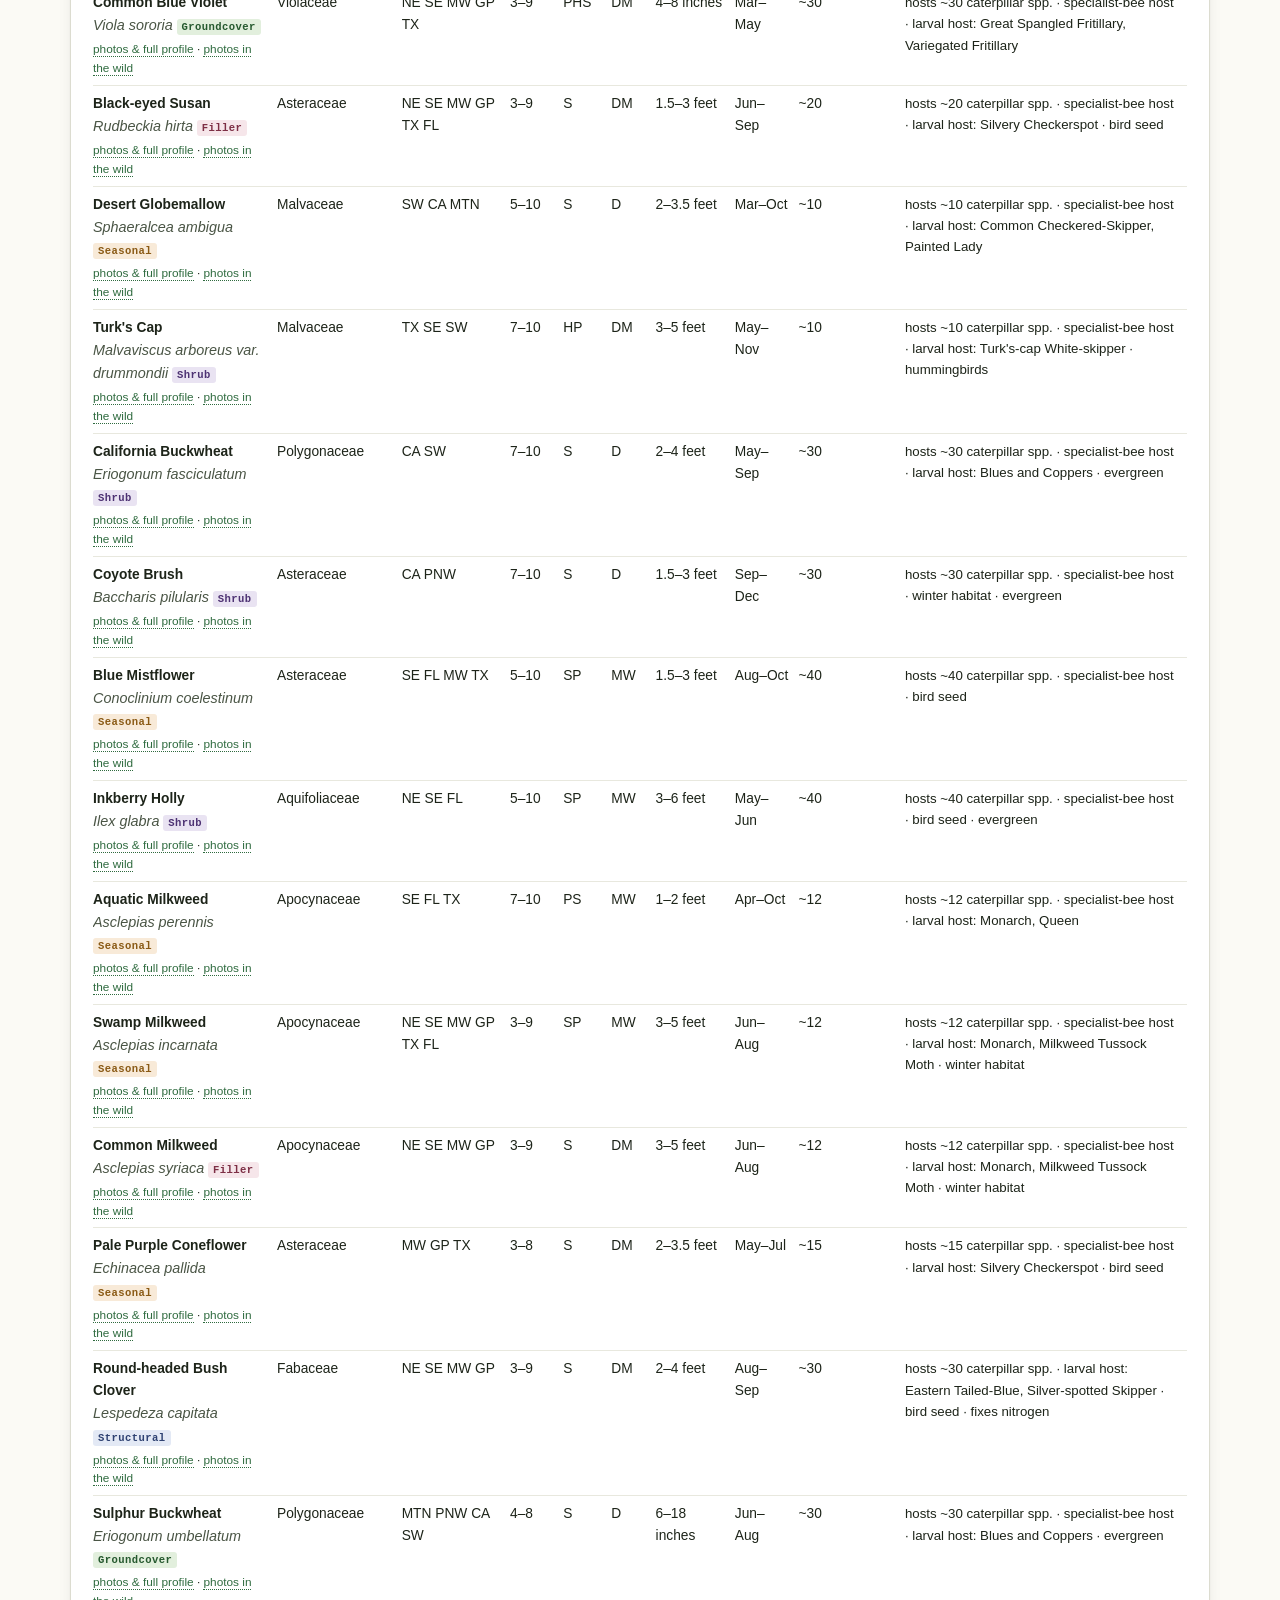
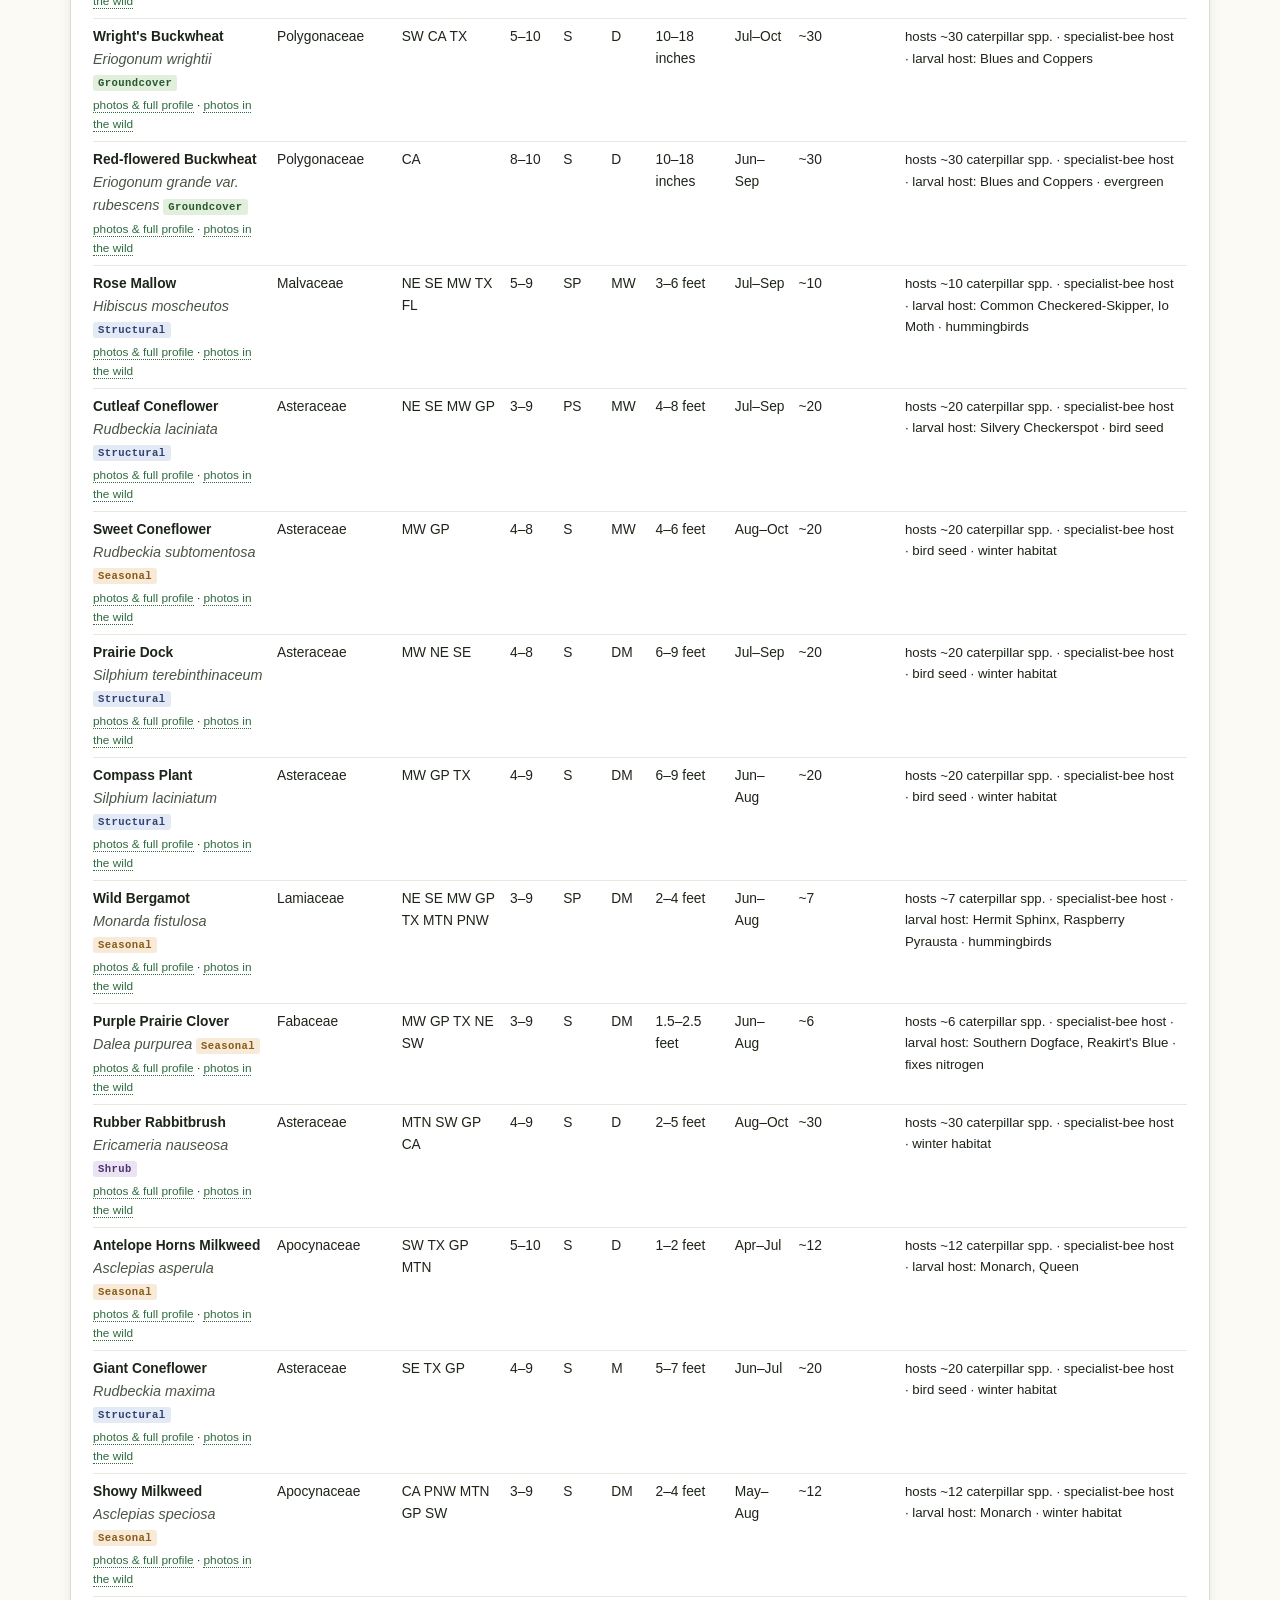
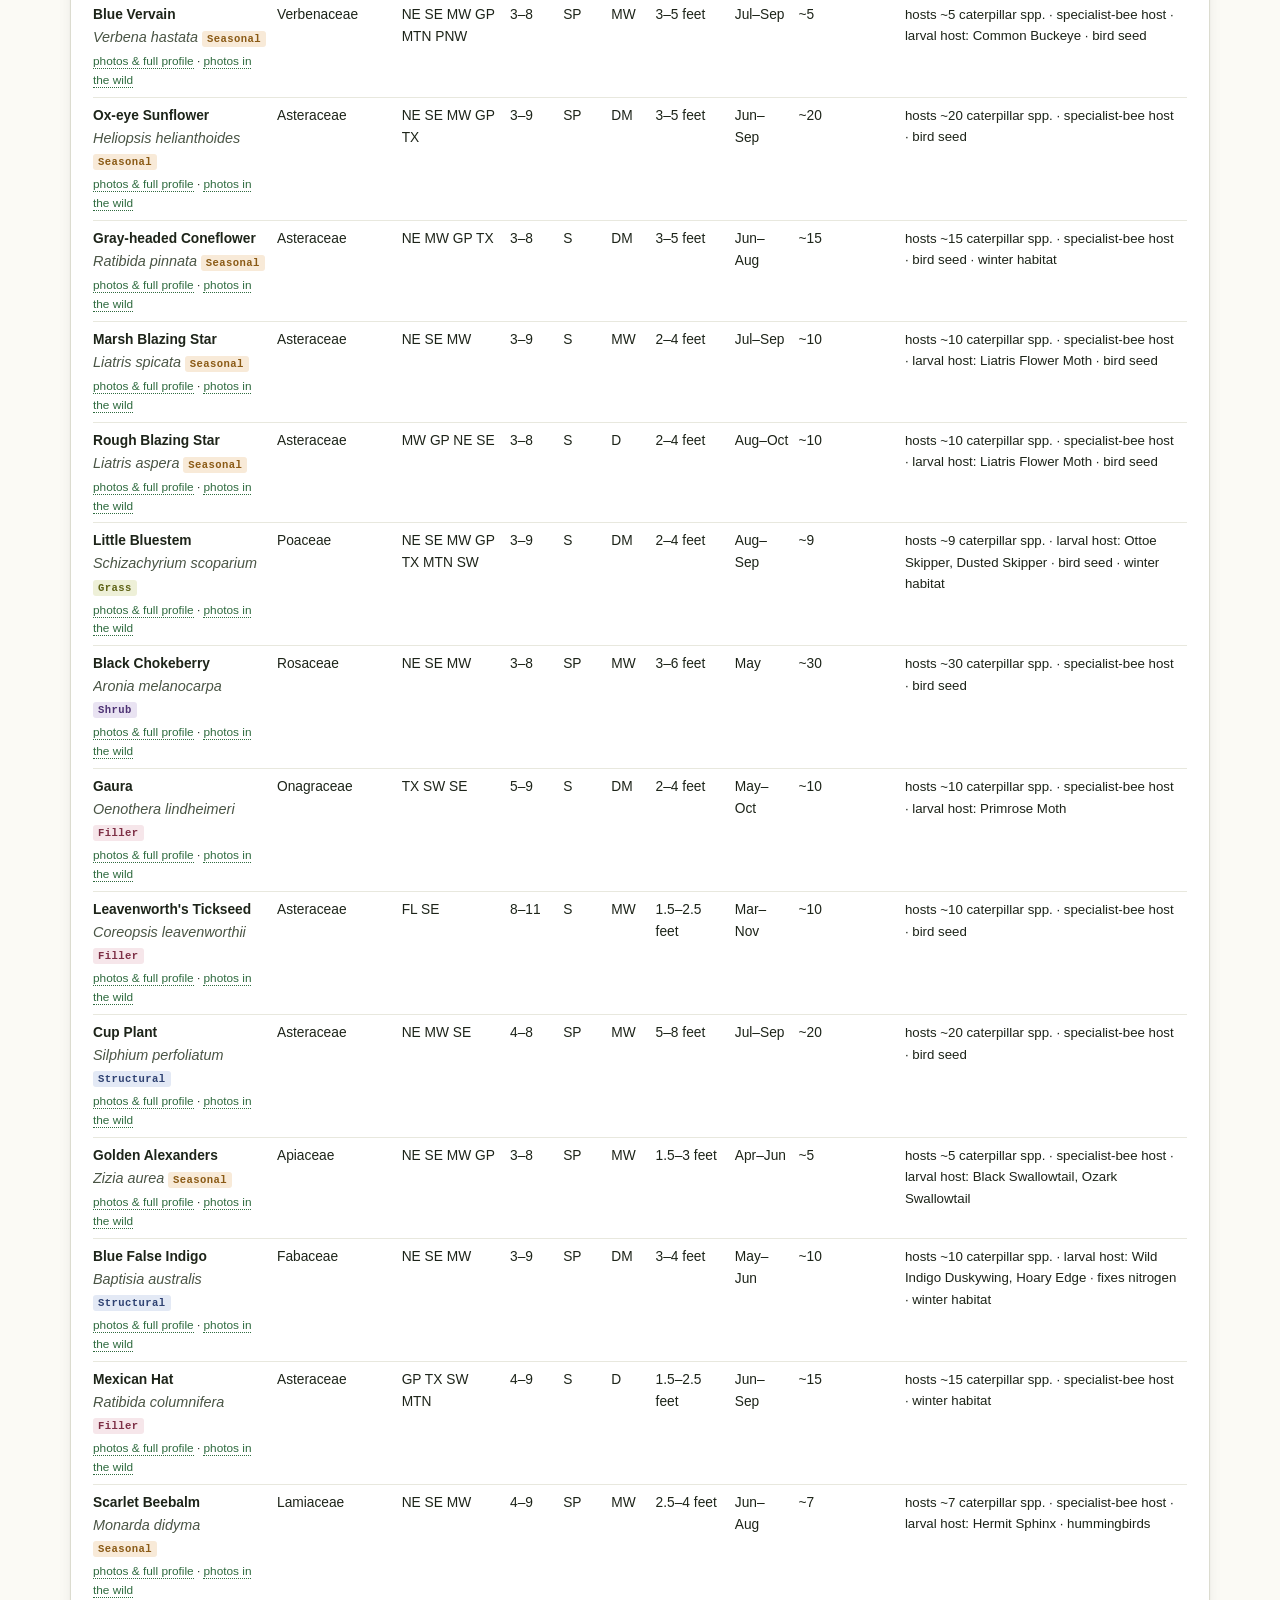
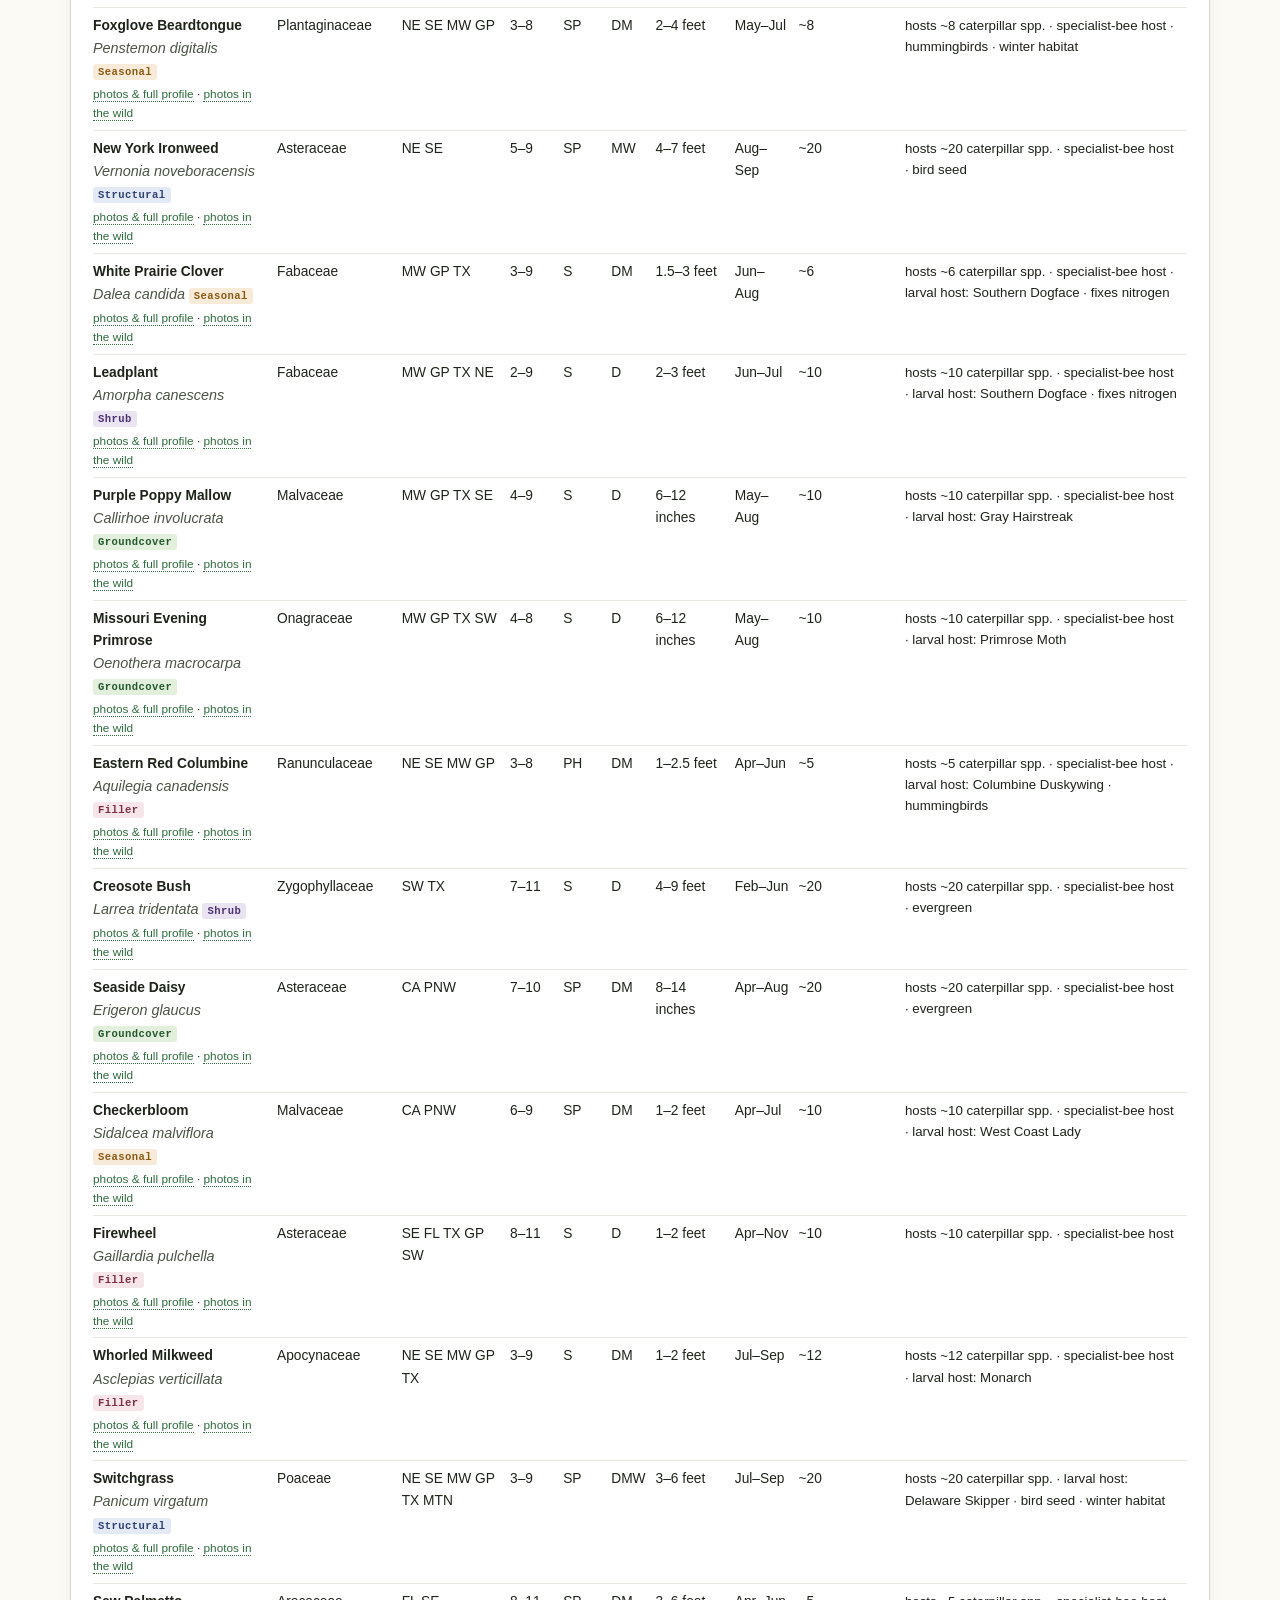
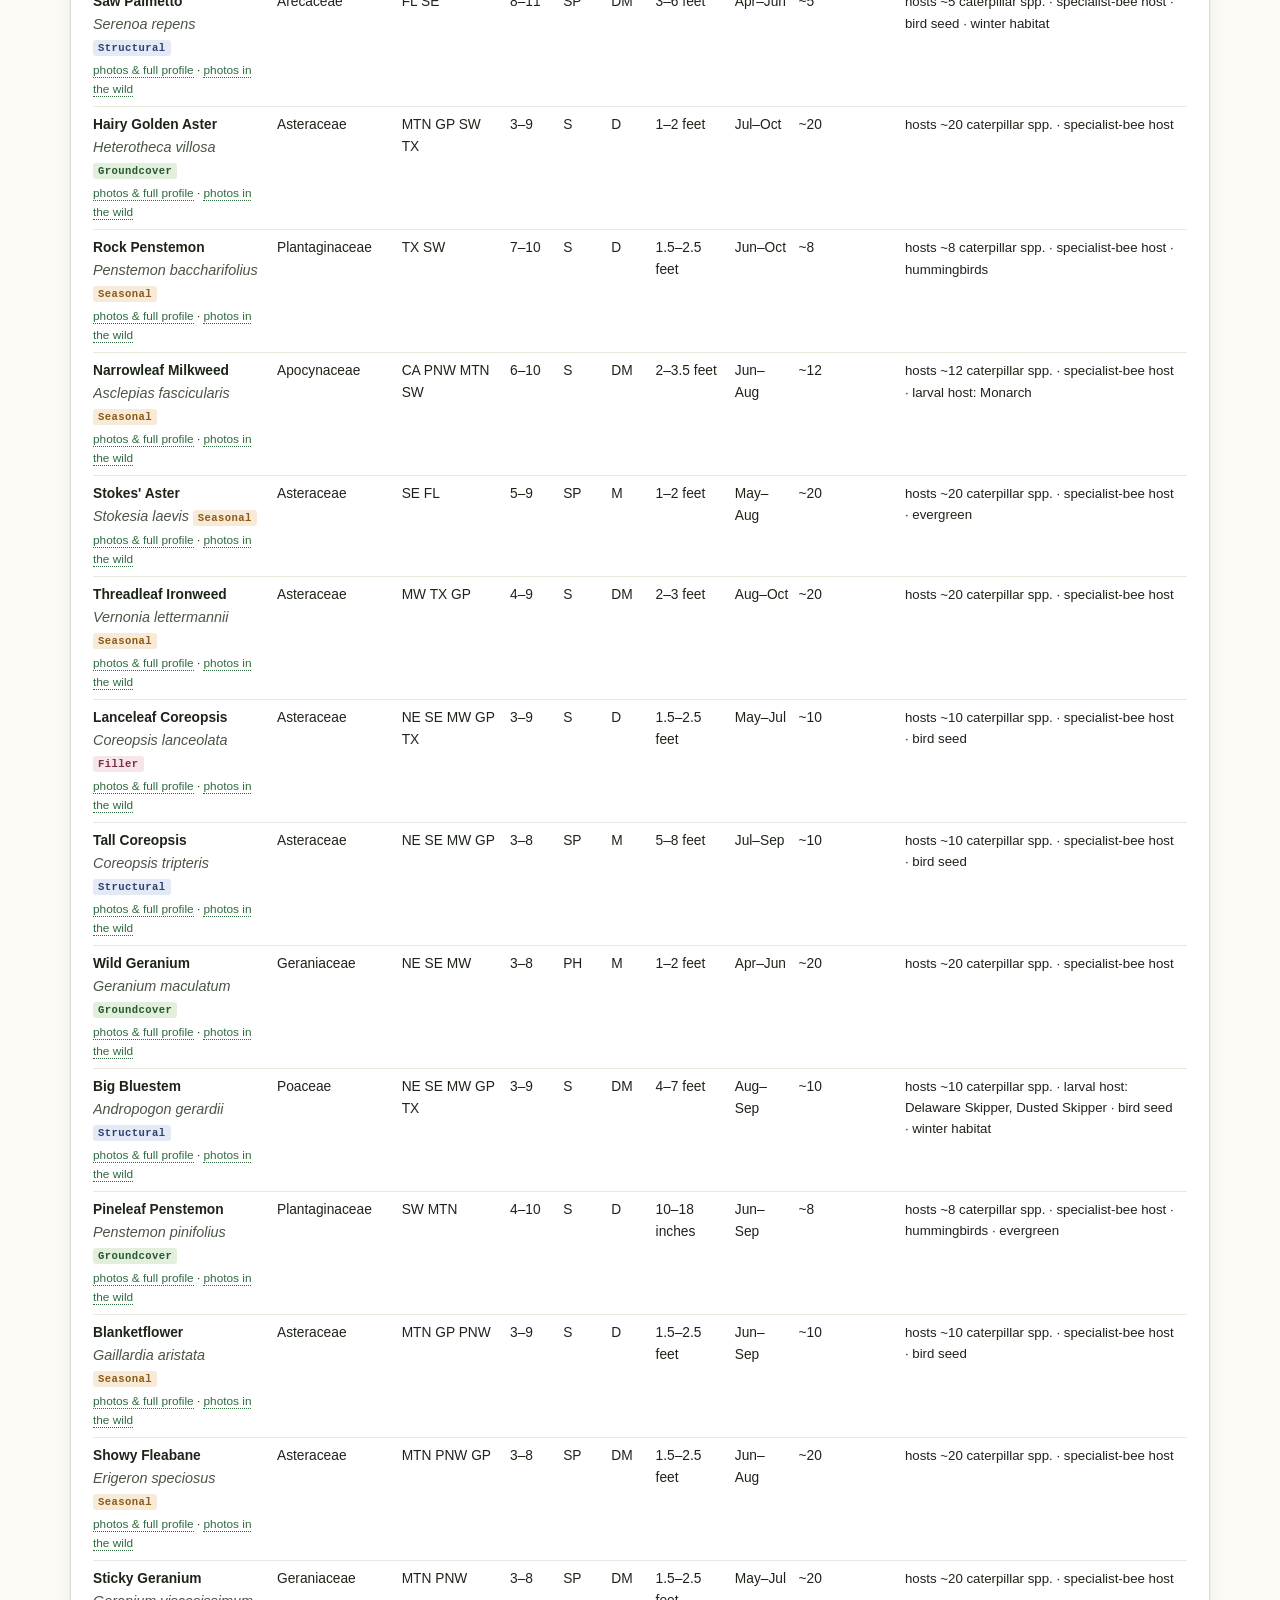
==== commit 9c81a910: "Add files via upload" ====
--- a/index.html
+++ b/index.html
@@ -200,6 +200,13 @@
         planted. Each species grows outward from a few seed points, cheapest cell first, until it has
         claimed precisely its designed share of the area, which guarantees that no species is ever
         squeezed out of the drawing.</p>
+        <p class="small"><strong>Colour on the plan encodes what a plant is for</strong>, using the
+        same palette as the Layer column in the plant table &mdash; slate blue for structural
+        plants, amber for the seasonal display, green for groundcover, olive for matrix grasses,
+        teal for ferns, violet for shrubs, rose for fillers. Species sharing a layer share a hue and
+        are separated along a lightness ramp, so a layer reads as one family while its members stay
+        tellable apart. The numbers, not the colours, identify an individual species, and they are
+        held at a legible size even in the smallest patch rather than being scaled down with it.</p>
         <p class="small">Placement is governed by <strong>mature height</strong>. Each species is
         given a preferred depth &mdash; tallest against the back edge, shortest at the front &mdash;
         and a band around it that widens with the area it has to cover. Straying outside that band
@@ -228,6 +235,23 @@
               shelter overwintering bees and moth pupae and feed finches and juncos.</td></tr>
           </table>
         </div>
+        <h3 style="font-size:1.05rem;margin-top:22px">Step 5 &mdash; instructions for your bed</h3>
+        <p class="small">The layout steps and the maintenance schedule are written from the plants
+        actually chosen, not copied from the template. That includes <strong>when to plant</strong>
+        &mdash; resolved from your zone and ecoregion, because the right answer genuinely differs
+        (autumn nearly everywhere, but spring in the coldest zones where frost heave lifts unrooted
+        plants, and strictly autumn in California and the Pacific Northwest where a spring planting
+        commits you to irrigating all summer) &mdash; and <strong>how much to water</strong>, in
+        gallons for your actual bed area, with a schedule that steps down over three years and names
+        the species that must never be watered in summer.</p>
+        <p class="small"><strong>To show what a plant looks like</strong> the site stores no images
+        at all, which keeps the whole page under 400&nbsp;KB and means it loads instantly on a phone
+        in a garden centre. Instead each species carries a generated one-line description of habit,
+        height, flower colour and season, plus two outbound links: one to the Lady Bird Johnson
+        Wildflower Center for curated photographs and a full profile, and one to iNaturalist for
+        photographs of the plant growing in the wild, which is a more honest guide to how it will
+        actually look than a catalogue photograph.</p>
+
         <div class="callout">
           <strong>Deliberate omissions.</strong> No double-flowered cultivars, which are often
           sterile or nectarless; no dark-foliage nativars where anthocyanin load is associated with
--- a/style.css
+++ b/style.css
@@ -178,3 +178,49 @@
 .caregroup .ct{font:600 .89rem var(--serif);color:var(--green-dk);line-height:1.3;margin-bottom:3px}
 .caregroup .cs{font-size:.78rem;color:var(--accent);font-weight:600;margin-bottom:6px;line-height:1.35}
 .caregroup p{margin:0;font-size:.84rem;color:var(--ink-soft)}
+
+/* ---- plan legend: layer colour + layer name + size ---- */
+.legend{gap:6px 14px}
+.legend span{white-space:normal;display:inline-flex;align-items:baseline;gap:4px}
+.legend i{width:12px;height:12px;border-radius:3px;flex:0 0 auto;margin-top:2px;
+  border:1px solid rgba(0,0,0,.18)}
+.legend .layerTag{font-size:.62rem;padding:1px 4px}
+.plankey{margin-top:9px;font-size:.78rem;color:var(--ink-soft);background:#f7f9f4;
+  border:1px solid #e2e8dc;border-radius:7px;padding:8px 11px}
+.plankey b{color:var(--ink)}
+
+/* ---- appearance line and photo links ---- */
+.look{font-size:.79rem;color:#5c6654;margin-top:4px;font-style:italic}
+.plinks{font-size:.74rem;white-space:nowrap}
+.plinks a{color:var(--green);text-decoration:none;border-bottom:1px dotted var(--green)}
+.plinks a:hover{color:var(--green-dk);border-bottom-style:solid}
+table.ref .plinks{display:block;margin-top:3px;white-space:normal}
+
+/* ---- when to plant ---- */
+.seasonbox{background:#f4f7f0;border:1px solid #d9e4d2;border-radius:9px;padding:4px 14px;
+  margin:.3em 0 0;font-size:.86rem}
+.sb-row{display:grid;grid-template-columns:118px 1fr;gap:12px;padding:9px 0;
+  border-bottom:1px solid #e5ece0}
+.sb-row:last-child{border-bottom:0}
+.sb-k{font:700 .71rem var(--sans);text-transform:uppercase;letter-spacing:.06em;
+  color:var(--green-dk);padding-top:2px}
+.sb-v{color:var(--ink-soft)}
+.sb-v b{color:var(--ink)}
+@media(max-width:620px){.sb-row{grid-template-columns:1fr;gap:2px}}
+
+/* ---- watering ---- */
+.waterbox{background:#f3f7fa;border:1px solid #d5e3ec;border-radius:9px;padding:12px 15px;
+  margin:.3em 0 0;font-size:.86rem}
+.wb-hd{font:700 .72rem var(--sans);text-transform:uppercase;letter-spacing:.06em;
+  color:#2b5570;margin:6px 0 4px}
+.wb-hd:first-child{margin-top:0}
+.waterbox ul{margin:0;padding-left:19px}
+.waterbox li{margin-bottom:5px}
+.waterbox li:last-child{margin-bottom:0}
+.wb-warn{margin-top:10px;background:#fdf1ee;border-left:4px solid #c1502f;border-radius:0 7px 7px 0;
+  padding:9px 12px;font-size:.84rem}
+.wb-note{margin-top:9px;background:#fff;border:1px solid #dfe7ec;border-radius:7px;
+  padding:9px 12px;font-size:.84rem;color:var(--ink-soft)}
+.wb-note b,.wb-warn b{color:var(--ink)}
+.caregroup p.wt{margin-top:8px;padding-top:8px;border-top:1px dotted #d8ded2;font-size:.83rem}
+.caregroup p.wt b{color:#2b5570}
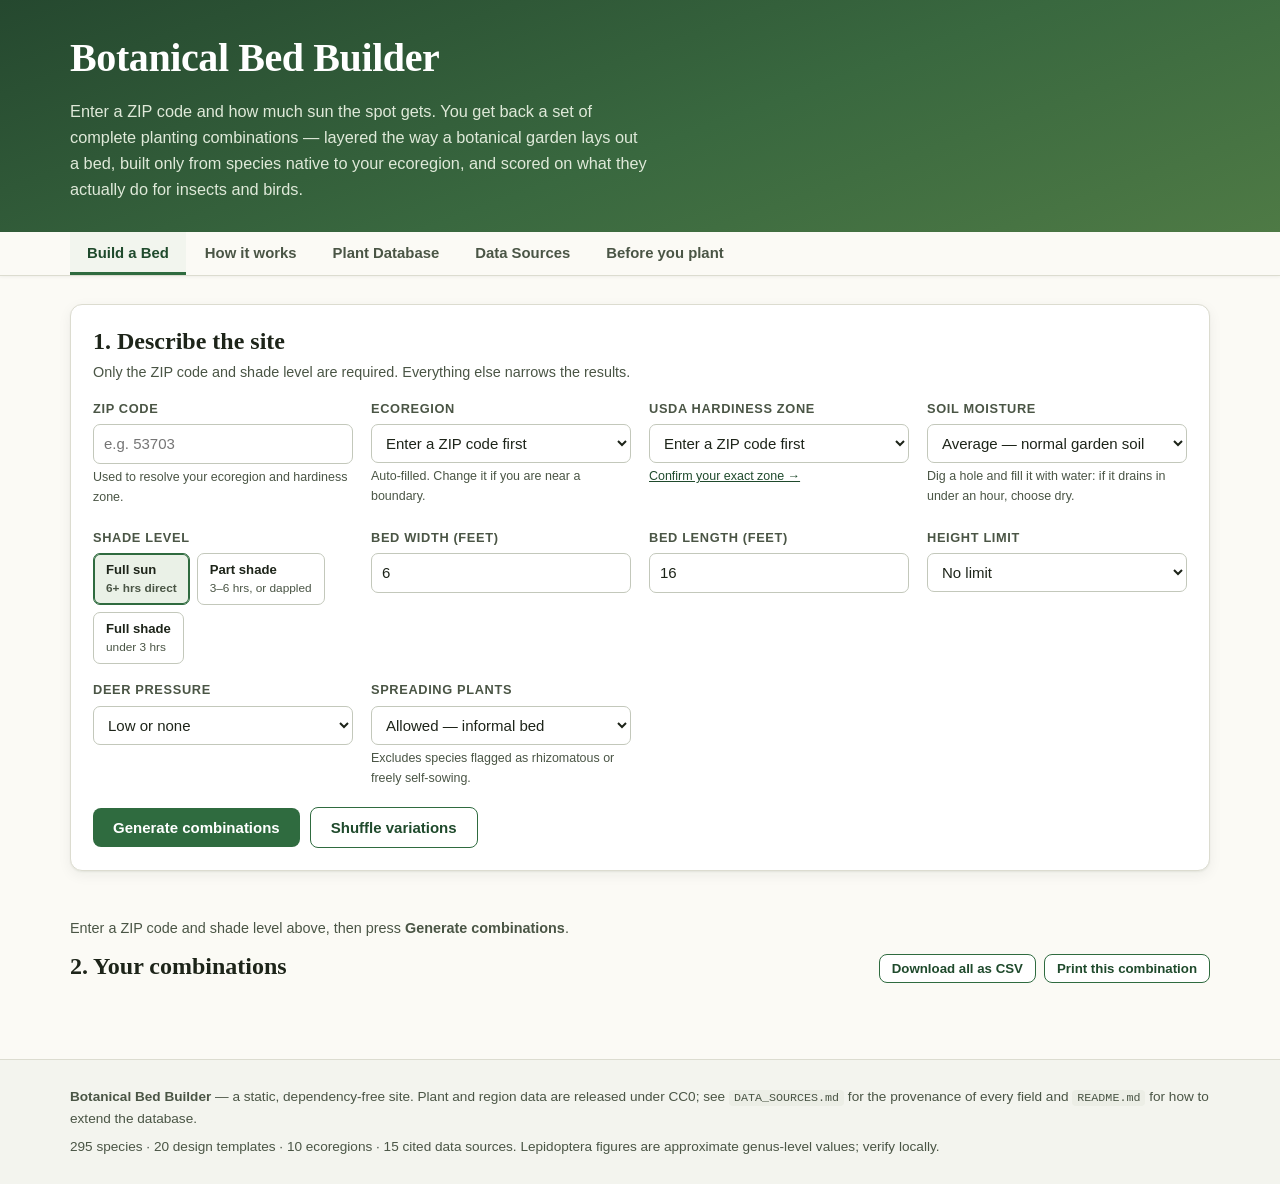
==== commit a55d8abb: "Add files via upload" ====
--- a/index.html
+++ b/index.html
@@ -4,11 +4,11 @@
 <meta charset="utf-8">
 <meta name="viewport" content="width=device-width,initial-scale=1">
 <title>Botanical Bed Builder &mdash; ecoregion-matched native planting combinations</title>
-<meta name="description" content="Enter a US ZIP code and shade level to get layered, ecologically functional native plant bed combinations, with planting plans, bloom calendars and habitat scorecards. Built on USDA, EPA, NWF and Xerces Society data.">
+<meta name="description" content="Enter a US ZIP code and shade level to get layered, ecologically functional native plant bed combinations, with planting plans, bloom calendars, watering schedules and habitat scorecards. Built on USDA, EPA, NWF and Xerces Society data.">
 <link rel="stylesheet" href="style.css">
 </head>
 <body>
-<a class="skip" href="#builder">Skip to the bed builder</a>
+<a class="skip" href="#panel-build">Skip to the bed builder</a>
 
 <header class="site">
   <div class="wrap">
@@ -16,320 +16,367 @@
     <p class="lede">Enter a ZIP code and how much sun the spot gets. You get back a set of complete
     planting combinations &mdash; layered the way a botanical garden lays out a bed, built only from
     species native to your ecoregion, and scored on what they actually do for insects and birds.</p>
-    <nav class="top" aria-label="Sections">
-      <a href="#builder">Build a bed</a>
-      <a href="#results">Combinations</a>
-      <a href="#method">How it works</a>
-      <a href="#browse">Plant database</a>
-      <a href="#refs">Data sources</a>
-      <a href="#caveats">Before you plant</a>
-    </nav>
   </div>
 </header>
 
+<div class="tabbar">
+  <div class="wrap">
+    <div class="tabs" role="tablist" aria-label="Sections">
+      <button type="button" class="tab" id="tab-build"   role="tab" aria-selected="true"
+              aria-controls="panel-build">Build a Bed</button>
+      <button type="button" class="tab" id="tab-how"     role="tab" aria-selected="false"
+              aria-controls="panel-how" tabindex="-1">How it works</button>
+      <button type="button" class="tab" id="tab-plants"  role="tab" aria-selected="false"
+              aria-controls="panel-plants" tabindex="-1">Plant Database</button>
+      <button type="button" class="tab" id="tab-sources" role="tab" aria-selected="false"
+              aria-controls="panel-sources" tabindex="-1">Data Sources</button>
+      <button type="button" class="tab" id="tab-before"  role="tab" aria-selected="false"
+              aria-controls="panel-before" tabindex="-1">Before you plant</button>
+    </div>
+  </div>
+</div>
+
 <main>
 <div class="wrap">
 
-  <section class="block" id="builder">
-    <div class="panel">
-      <h2>1. Describe the site</h2>
-      <p class="muted" style="margin-top:-.3em">Only the ZIP code and shade level are required.
-      Everything else narrows the results.</p>
-      <form id="bed">
-        <div class="grid">
-          <div>
-            <label class="f" for="zip">ZIP code</label>
-            <input type="text" id="zip" name="zip" inputmode="numeric" pattern="[0-9]{5}"
-                   maxlength="5" placeholder="e.g. 53703" autocomplete="postal-code" required>
-            <div class="hint">Used to resolve your ecoregion and hardiness zone.</div>
+  <!-- ==================== TAB 1: BUILD A BED ==================== -->
+  <section class="panel-tab" id="panel-build" role="tabpanel" aria-labelledby="tab-build">
+
+    <div class="block">
+      <div class="panel">
+        <h2>1. Describe the site</h2>
+        <p class="muted" style="margin-top:-.3em">Only the ZIP code and shade level are required.
+        Everything else narrows the results.</p>
+        <form id="bed">
+          <div class="grid">
+            <div>
+              <label class="f" for="zip">ZIP code</label>
+              <input type="text" id="zip" name="zip" inputmode="numeric" pattern="[0-9]{5}"
+                     maxlength="5" placeholder="e.g. 53703" autocomplete="postal-code" required>
+              <div class="hint">Used to resolve your ecoregion and hardiness zone.</div>
+            </div>
+            <div>
+              <label class="f" for="region">Ecoregion</label>
+              <select id="region" name="region"><option value="">Enter a ZIP code first</option></select>
+              <div class="hint" id="regionHint">Auto-filled. Change it if you are near a boundary.</div>
+            </div>
+            <div>
+              <label class="f" for="zone">USDA hardiness zone</label>
+              <select id="zone" name="zone"><option value="">Enter a ZIP code first</option></select>
+              <div class="hint"><a href="https://planthardiness.ars.usda.gov/" target="_blank" rel="noopener">Confirm
+                your exact zone &rarr;</a></div>
+            </div>
+            <div>
+              <label class="f" for="soil">Soil moisture</label>
+              <select id="soil" name="soil">
+                <option value="M" selected>Average &mdash; normal garden soil</option>
+                <option value="D">Dry &mdash; sand, gravel, slope, under eaves</option>
+                <option value="W">Moist to wet &mdash; low spot, downspout, pond edge</option>
+              </select>
+              <div class="hint">Dig a hole and fill it with water: if it drains in under an hour, choose dry.</div>
+            </div>
           </div>
-          <div>
-            <label class="f" for="region">Ecoregion</label>
-            <select id="region" name="region"><option value="">Enter a ZIP code first</option></select>
-            <div class="hint" id="regionHint">Auto-filled. Change it if you are near a boundary.</div>
+
+          <div class="grid" style="margin-top:20px">
+            <fieldset class="seg">
+              <legend class="f">Shade level</legend>
+              <div class="opts">
+                <label><input type="radio" name="light" value="S" checked>
+                  <span><b>Full sun</b><i>6+ hrs direct</i></span></label>
+                <label><input type="radio" name="light" value="P">
+                  <span><b>Part shade</b><i>3&ndash;6 hrs, or dappled</i></span></label>
+                <label><input type="radio" name="light" value="H">
+                  <span><b>Full shade</b><i>under 3 hrs</i></span></label>
+              </div>
+            </fieldset>
+            <div>
+              <label class="f" for="w">Bed width (feet)</label>
+              <input type="number" id="w" name="w" value="6" min="2" max="60" step="1">
+            </div>
+            <div>
+              <label class="f" for="l">Bed length (feet)</label>
+              <input type="number" id="l" name="l" value="16" min="2" max="200" step="1">
+            </div>
+            <div>
+              <label class="f" for="maxh">Height limit</label>
+              <select id="maxh" name="maxh">
+                <option value="999" selected>No limit</option>
+                <option value="30">Under 30 inches &mdash; sight lines, kerbside</option>
+                <option value="48">Under 4 feet &mdash; below a window</option>
+                <option value="72">Under 6 feet</option>
+              </select>
+            </div>
+            <div>
+              <label class="f" for="deer">Deer pressure</label>
+              <select id="deer" name="deer">
+                <option value="0" selected>Low or none</option>
+                <option value="1">High &mdash; favour deer-resistant species</option>
+              </select>
+            </div>
+            <div>
+              <label class="f" for="spread">Spreading plants</label>
+              <select id="spread" name="spread">
+                <option value="1" selected>Allowed &mdash; informal bed</option>
+                <option value="0">Avoid &mdash; small or formal bed</option>
+              </select>
+              <div class="hint">Excludes species flagged as rhizomatous or freely self-sowing.</div>
+            </div>
           </div>
-          <div>
-            <label class="f" for="zone">USDA hardiness zone</label>
-            <select id="zone" name="zone"><option value="">Enter a ZIP code first</option></select>
-            <div class="hint"><a href="https://planthardiness.ars.usda.gov/" target="_blank" rel="noopener">Confirm
-              your exact zone &rarr;</a></div>
+
+          <div id="zipOut" role="status" aria-live="polite"></div>
+
+          <div class="row-actions">
+            <button type="submit" class="btn">Generate combinations</button>
+            <button type="button" class="btn ghost" id="shuffle">Shuffle variations</button>
+            <span class="muted small" id="permalinkWrap" hidden>
+              <a href="#" id="permalink">Copy a link to this result</a></span>
           </div>
-          <div>
-            <label class="f" for="soil">Soil moisture</label>
-            <select id="soil" name="soil">
-              <option value="M" selected>Average &mdash; normal garden soil</option>
-              <option value="D">Dry &mdash; sand, gravel, slope, under eaves</option>
-              <option value="W">Moist to wet &mdash; low spot, downspout, pond edge</option>
-            </select>
-            <div class="hint">Dig a hole and fill it with water: if it drains in under an hour, choose dry.</div>
+        </form>
+      </div>
+    </div>
+
+    <div class="block" id="results">
+      <div id="status"></div>
+
+      <div class="results-head" id="resultsHead" hidden>
+        <div>
+          <h2 style="margin:0">2. Your combinations</h2>
+          <p class="muted" style="margin:.2em 0 0" id="resultsSummary"></p>
+        </div>
+        <div style="display:flex;gap:8px;flex-wrap:wrap">
+          <button type="button" class="btn ghost sm" id="csvAll">Download all as CSV</button>
+          <button type="button" class="btn ghost sm" id="printBtn">Print this combination</button>
+        </div>
+      </div>
+
+      <!-- one combination at a time -->
+      <div class="combo-nav" id="comboNav" hidden>
+        <button type="button" class="btn nav" id="prevCombo">
+          <span class="arw" aria-hidden="true">&#8592;</span>Previous Combination</button>
+        <div class="combo-pos">
+          <div class="cp-count" id="comboCount"></div>
+          <label class="cp-jump"><span class="cp-jl">Jump to</span>
+            <select id="comboJump" aria-label="Jump to a combination"></select></label>
+        </div>
+        <button type="button" class="btn nav" id="nextCombo">
+          Next Combination<span class="arw" aria-hidden="true">&#8594;</span></button>
+      </div>
+
+      <div id="comboHost" aria-live="polite"></div>
+
+      <div class="combo-nav foot" id="comboNavFoot" hidden>
+        <button type="button" class="btn nav" id="prevCombo2">
+          <span class="arw" aria-hidden="true">&#8592;</span>Previous Combination</button>
+        <div class="combo-pos"><div class="cp-count" id="comboCount2"></div></div>
+        <button type="button" class="btn nav" id="nextCombo2">
+          Next Combination<span class="arw" aria-hidden="true">&#8594;</span></button>
+      </div>
+    </div>
+  </section>
+
+  <!-- ==================== TAB 2: HOW IT WORKS ==================== -->
+  <section class="panel-tab" id="panel-how" role="tabpanel" aria-labelledby="tab-how" hidden>
+    <div class="block">
+      <div class="panel">
+        <h2>How the recommendations are built</h2>
+        <div class="cols">
+        <div>
+          <h3 style="font-size:1.05rem">Step 1 &mdash; ZIP code to ecological zone</h3>
+          <p class="small">A ZIP code is a postal object, not an ecological one, so it is resolved in
+          two passes. The ZIP is first matched against the published USPS state ranges. A table of 880
+          three-digit prefix overrides then splits states that straddle real ecological boundaries
+          &mdash; the Cascade crest, the Colorado Front Range, the Trans-Pecos, the Florida peninsula,
+          the Sierra Nevada, the Appalachian highlands &mdash; and narrows the plausible hardiness
+          span. You confirm both before anything is recommended. The ten regions map onto EPA
+          Level&nbsp;I and Level&nbsp;II ecoregions (the Omernik framework) rather than onto state
+          lines.</p>
+          <p class="small"><strong>For true ZIP-level precision</strong>, run
+          <code>fetch_authoritative.py</code>. With network access it downloads the Census ZCTA
+          centroids, the EPA Level&nbsp;III/IV ecoregion polygons and the 2023 USDA hardiness raster,
+          intersects them, and writes an exact per-ZIP lookup that this page picks up automatically.</p>
+
+          <h3 style="font-size:1.05rem;margin-top:22px">Step 2 &mdash; filtering the species pool</h3>
+          <p class="small">A species is kept only if it is native to the chosen ecoregion, its
+          hardiness range covers your zone, it tolerates your light level and it tolerates your soil
+          moisture. Height limit, deer pressure and the spreading-plants switch trim it further. Cold
+          hardiness is treated as a hard limit; the warm end is treated as a soft limit with one zone
+          of tolerance, because published upper zones are a rough proxy for heat tolerance rather than
+          a measurement. Any plant recommended above its published limit is flagged in that bed's
+          notes.</p>
+
+          <h3 style="font-size:1.05rem;margin-top:22px">Step 3 &mdash; layered design templates</h3>
+          <p class="small">Each combination comes from a design template built on the layered
+          plant-community model set out by Thomas Rainer and Claudia West in
+          <em>Planting in a Post-Wild World</em>. Every bed gets four functional layers, which is the
+          difference between a designed bed and a pile of plants:</p>
+          <ul class="small">
+            <li><strong>Structural</strong> (roughly 10&ndash;25% of area) &mdash; the tall, legible
+              forms that hold the composition together in every season.</li>
+            <li><strong>Seasonal theme</strong> (25&ndash;40%) &mdash; the flowering display, sequenced
+              so something is always coming into bloom.</li>
+            <li><strong>Groundcover matrix</strong> (up to 55%) &mdash; a continuous living carpet of
+              sedges, grasses and low perennials. This is the layer amateur beds omit, and it is what
+              suppresses weeds and replaces annual mulching.</li>
+            <li><strong>Dynamic filler</strong> (2&ndash;10%) &mdash; short-lived self-sowers that knit
+              a young planting together while the rest establishes.</li>
+          </ul>
+          <p class="small">Within a layer, species are chosen by a weighted draw that favours high
+          ecological value, never repeats a genus, honours the template's colour discipline and, where
+          the template demands it, guarantees continuous bloom or a minimum number of host plants. A
+          usage penalty across the whole result set stops the twelve designs converging on the same
+          six plants. The number of species is scaled to the size of the bed, because a small bed
+          planted with a dozen species becomes a row of single specimens rather than a composition.
+          Quantities come from each layer's share of your bed area divided by the species' spacing,
+          assuming triangular spacing, and nudged to odd numbers because odd-numbered drifts read
+          better.</p>
+
+          <h3 style="font-size:1.05rem;margin-top:22px">Step 4 &mdash; drawing the plan</h3>
+          <p class="small">The plan is not decoration; it is the planting instruction. The bed is
+          divided into a fine grid and <strong>every single cell is assigned to a species</strong>, so
+          there is never unexplained empty space on the drawing &mdash; the groundcover layer is shown
+          genuinely filling the gaps between the taller drifts, which is exactly how it has to be
+          planted. Each species grows outward from a few seed points, cheapest cell first, until it has
+          claimed precisely its designed share of the area, which guarantees that no species is ever
+          squeezed out of the drawing.</p>
+          <p class="small"><strong>Colour on the plan encodes what a plant is for</strong>, using the
+          same palette as the Layer column in the plant table &mdash; slate blue for structural
+          plants, amber for the seasonal display, green for groundcover, olive for matrix grasses,
+          teal for ferns, violet for shrubs, rose for fillers. Species sharing a layer share a hue and
+          are separated along a lightness ramp, so a layer reads as one family while its members stay
+          tellable apart. The numbers, not the colours, identify an individual species, and they are
+          held at a legible size even in the smallest patch rather than being scaled down with it.</p>
+          <p class="small">Placement is governed by <strong>mature height</strong>. Each species is
+          given a preferred depth &mdash; tallest against the back edge, shortest at the front &mdash;
+          and a band around it that widens with the area it has to cover. Straying outside that band
+          costs so much that a large drift spreads sideways along the bed instead of bleeding forward
+          out of its tier, and the front few inches are reserved for genuinely low plants so nothing
+          short ends up hidden behind something tall. Within those constraints the shapes are
+          deliberately irregular, because drifts that look surveyed look wrong.</p>
+
+          <h3 style="font-size:1.05rem;margin-top:22px">Step 5 &mdash; instructions for your bed</h3>
+          <p class="small">The layout steps and the maintenance schedule are written from the plants
+          actually chosen, not copied from the template. That includes <strong>when to plant</strong>
+          &mdash; resolved from your zone and ecoregion, because the right answer genuinely differs
+          (autumn nearly everywhere, but spring in the coldest zones where frost heave lifts unrooted
+          plants, and strictly autumn in California and the Pacific Northwest where a spring planting
+          commits you to irrigating all summer) &mdash; and <strong>how much to water</strong>, in
+          gallons for your actual bed area, with a schedule that steps down over three years and names
+          the species that must never be watered in summer.</p>
+          <p class="small"><strong>To show what a plant looks like</strong> the site stores no images
+          at all, which keeps the whole page under 400&nbsp;KB and means it loads instantly on a phone
+          in a garden centre. Instead each species carries a generated one-line description of habit,
+          height, flower colour and season, plus two outbound links: one to the Lady Bird Johnson
+          Wildflower Center for curated photographs and a full profile, and one to iNaturalist for
+          photographs of the plant growing in the wild, which is a more honest guide to how it will
+          actually look than a catalogue photograph.</p>
+        </div>
+        <div>
+          <div class="score">
+            <h4>What the habitat scorecard measures</h4>
+            <table class="ref small" style="margin-top:8px">
+              <tr><th>Caterpillar capacity</th><td>Lepidoptera species supported by the genera in the
+                bed, from the National Wildlife Federation and Tallamy host dataset, summed per genus
+                so three asters do not count three times. Caterpillars are the primary food of most
+                North American terrestrial birds &mdash; a single chickadee brood needs somewhere
+                between 6,000 and 9,000 of them.</td></tr>
+              <tr><th>Specialist bees</th><td>Species documented by Fowler and Droege as pollen hosts
+                for oligolectic native bees, which cannot substitute another plant.</td></tr>
+              <tr><th>Bloom continuity</th><td>Months with at least one species in flower, plus the
+                count of months with three or more &mdash; the measure that matters for sustaining a
+                pollinator community rather than merely attracting visitors.</td></tr>
+              <tr><th>Ground coverage</th><td>Share of the bed held by the living groundcover layer.
+                Above roughly 50% you can stop mulching.</td></tr>
+              <tr><th>Winter habitat</th><td>Species with standing stems or persistent seedheads, which
+                shelter overwintering bees and moth pupae and feed finches and juncos.</td></tr>
+            </table>
           </div>
-        </div>
-
-        <div class="grid" style="margin-top:20px">
-          <fieldset class="seg">
-            <legend class="f">Shade level</legend>
-            <div class="opts">
-              <label><input type="radio" name="light" value="S" checked>
-                <span><b>Full sun</b><i>6+ hrs direct</i></span></label>
-              <label><input type="radio" name="light" value="P">
-                <span><b>Part shade</b><i>3&ndash;6 hrs, or dappled</i></span></label>
-              <label><input type="radio" name="light" value="H">
-                <span><b>Full shade</b><i>under 3 hrs</i></span></label>
-            </div>
-          </fieldset>
-          <div>
-            <label class="f" for="w">Bed width (ft)</label>
-            <input type="number" id="w" name="w" value="6" min="2" max="60" step="1">
+          <div class="callout">
+            <strong>Deliberate omissions.</strong> No double-flowered cultivars, which are often
+            sterile or nectarless; no dark-foliage nativars where anthocyanin load is associated with
+            reduced caterpillar survival; and no species listed as invasive anywhere in the range it is
+            recommended for. Where a named cultivar genuinely outperforms the species &mdash; sturdier
+            stems, better mildew resistance &mdash; it is named in the plant notes instead.
           </div>
-          <div>
-            <label class="f" for="l">Bed length (ft)</label>
-            <input type="number" id="l" name="l" value="16" min="2" max="200" step="1">
-          </div>
-          <div>
-            <label class="f" for="maxh">Height limit</label>
-            <select id="maxh" name="maxh">
-              <option value="999" selected>No limit</option>
-              <option value="30">Under 30 in &mdash; sight lines, kerbside</option>
-              <option value="48">Under 4 ft &mdash; below a window</option>
-              <option value="72">Under 6 ft</option>
-            </select>
-          </div>
-          <div>
-            <label class="f" for="deer">Deer pressure</label>
-            <select id="deer" name="deer">
-              <option value="0" selected>Low or none</option>
-              <option value="1">High &mdash; favour deer-resistant species</option>
-            </select>
-          </div>
-          <div>
-            <label class="f" for="spread">Spreading plants</label>
-            <select id="spread" name="spread">
-              <option value="1" selected>Allowed &mdash; informal bed</option>
-              <option value="0">Avoid &mdash; small or formal bed</option>
-            </select>
-            <div class="hint">Excludes species flagged as rhizomatous or freely self-sowing.</div>
-          </div>
-        </div>
-
-        <div id="zipOut" role="status" aria-live="polite"></div>
-
-        <div class="row-actions">
-          <button type="submit" class="btn">Generate combinations</button>
-          <button type="button" class="btn ghost" id="shuffle">Shuffle variations</button>
-          <span class="muted small" id="permalinkWrap" hidden>
-            <a href="#" id="permalink">Copy a link to this result</a></span>
-        </div>
-      </form>
+        </div>
+      </div>
     </div>
   </section>
 
-  <section class="block" id="results">
-    <div id="status"></div>
-    <div class="results-head" id="resultsHead" hidden>
-      <div>
-        <h2 style="margin:0">2. Your combinations</h2>
-        <p class="muted" style="margin:.2em 0 0" id="resultsSummary"></p>
-      </div>
-      <div style="display:flex;gap:8px;flex-wrap:wrap">
-        <button type="button" class="btn ghost sm" id="csvAll">Download all as CSV</button>
-        <button type="button" class="btn ghost sm" id="printBtn">Print</button>
-      </div>
-    </div>
-    <div id="combos"></div>
+  <!-- ==================== TAB 3: PLANT DATABASE ==================== -->
+  <section class="panel-tab" id="panel-plants" role="tabpanel" aria-labelledby="tab-plants" hidden>
+    <div class="block">
+      <div class="panel">
+        <h2>Plant database</h2>
+        <p class="muted" style="margin-top:-.3em" id="browseCount"></p>
+        <div class="browse-filters">
+          <div><label class="f" for="bq">Search</label>
+            <input type="text" id="bq" placeholder="name, family, host, note"></div>
+          <div><label class="f" for="breg">Region</label><select id="breg"></select></div>
+          <div><label class="f" for="blay">Layer</label><select id="blay"></select></div>
+          <div><label class="f" for="blight">Light</label><select id="blight">
+            <option value="">Any</option><option value="S">Full sun</option>
+            <option value="P">Part shade</option><option value="H">Full shade</option></select></div>
+          <div><label class="f" for="bsort">Sort by</label><select id="bsort">
+            <option value="eco">Ecological value</option><option value="lep">Caterpillars hosted</option>
+            <option value="name">Scientific name</option><option value="h">Height</option></select></div>
+        </div>
+        <div class="scroller"><table class="ref" id="browseTable"></table></div>
+      </div>
+    </div>
   </section>
 
-  <section class="block" id="method">
-    <div class="panel">
-      <h2>How the recommendations are built</h2>
-      <div class="cols">
-      <div>
-        <h3 style="font-size:1.05rem">Step 1 &mdash; ZIP code to ecological zone</h3>
-        <p class="small">A ZIP code is a postal object, not an ecological one, so it is resolved in
-        two passes. The ZIP is first matched against the published USPS state ranges. A table of 880
-        three-digit prefix overrides then splits states that straddle real ecological boundaries
-        &mdash; the Cascade crest, the Colorado Front Range, the Trans-Pecos, the Florida peninsula,
-        the Sierra Nevada, the Appalachian highlands &mdash; and narrows the plausible hardiness
-        span. You confirm both before anything is recommended. The ten regions map onto EPA
-        Level&nbsp;I and Level&nbsp;II ecoregions (the Omernik framework) rather than onto state
-        lines.</p>
-        <p class="small"><strong>For true ZIP-level precision</strong>, run
-        <code>fetch_authoritative.py</code>. With network access it downloads the Census ZCTA
-        centroids, the EPA Level&nbsp;III/IV ecoregion polygons and the 2023 USDA hardiness raster,
-        intersects them, and writes an exact per-ZIP lookup that this page picks up automatically.</p>
-
-        <h3 style="font-size:1.05rem;margin-top:22px">Step 2 &mdash; filtering the species pool</h3>
-        <p class="small">A species is kept only if it is native to the chosen ecoregion, its
-        hardiness range covers your zone, it tolerates your light level and it tolerates your soil
-        moisture. Height limit, deer pressure and the spreading-plants switch trim it further. Cold
-        hardiness is treated as a hard limit; the warm end is treated as a soft limit with one zone
-        of tolerance, because published upper zones are a rough proxy for heat tolerance rather than
-        a measurement. Any plant recommended above its published limit is flagged in that bed's
-        notes.</p>
-
-        <h3 style="font-size:1.05rem;margin-top:22px">Step 3 &mdash; layered design templates</h3>
-        <p class="small">Each combination comes from a design template built on the layered
-        plant-community model set out by Thomas Rainer and Claudia West in
-        <em>Planting in a Post-Wild World</em>. Every bed gets four functional layers, which is the
-        difference between a designed bed and a pile of plants:</p>
-        <ul class="small">
-          <li><strong>Structural</strong> (roughly 10&ndash;25% of area) &mdash; the tall, legible
-            forms that hold the composition together in every season.</li>
-          <li><strong>Seasonal theme</strong> (25&ndash;40%) &mdash; the flowering display, sequenced
-            so something is always coming into bloom.</li>
-          <li><strong>Groundcover matrix</strong> (up to 55%) &mdash; a continuous living carpet of
-            sedges, grasses and low perennials. This is the layer amateur beds omit, and it is what
-            suppresses weeds and replaces annual mulching.</li>
-          <li><strong>Dynamic filler</strong> (2&ndash;10%) &mdash; short-lived self-sowers that knit
-            a young planting together while the rest establishes.</li>
-        </ul>
-        <p class="small">Within a layer, species are chosen by a weighted draw that favours high
-        ecological value, never repeats a genus, honours the template's colour discipline and, where
-        the template demands it, guarantees continuous bloom or a minimum number of host plants. A
-        usage penalty across the whole result set stops the twelve designs converging on the same
-        six plants. The number of species is scaled to the size of the bed, because a small bed
-        planted with a dozen species becomes a row of single specimens rather than a composition.
-        Quantities come from each layer's share of your bed area divided by the species' spacing,
-        assuming triangular spacing, and nudged to odd numbers because odd-numbered drifts read
-        better.</p>
-
-        <h3 style="font-size:1.05rem;margin-top:22px">Step 4 &mdash; drawing the plan</h3>
-        <p class="small">The plan is not decoration; it is the planting instruction. The bed is
-        divided into a fine grid and <strong>every single cell is assigned to a species</strong>, so
-        there is never unexplained empty space on the drawing &mdash; the groundcover layer is shown
-        genuinely filling the gaps between the taller drifts, which is exactly how it has to be
-        planted. Each species grows outward from a few seed points, cheapest cell first, until it has
-        claimed precisely its designed share of the area, which guarantees that no species is ever
-        squeezed out of the drawing.</p>
-        <p class="small"><strong>Colour on the plan encodes what a plant is for</strong>, using the
-        same palette as the Layer column in the plant table &mdash; slate blue for structural
-        plants, amber for the seasonal display, green for groundcover, olive for matrix grasses,
-        teal for ferns, violet for shrubs, rose for fillers. Species sharing a layer share a hue and
-        are separated along a lightness ramp, so a layer reads as one family while its members stay
-        tellable apart. The numbers, not the colours, identify an individual species, and they are
-        held at a legible size even in the smallest patch rather than being scaled down with it.</p>
-        <p class="small">Placement is governed by <strong>mature height</strong>. Each species is
-        given a preferred depth &mdash; tallest against the back edge, shortest at the front &mdash;
-        and a band around it that widens with the area it has to cover. Straying outside that band
-        costs so much that a large drift spreads sideways along the bed instead of bleeding forward
-        out of its tier, and the front few inches are reserved for genuinely low plants so nothing
-        short ends up hidden behind something tall. Within those constraints the shapes are
-        deliberately irregular, because drifts that look surveyed look wrong.</p>
-      </div>
-      <div>
-        <div class="score">
-          <h4>What the habitat scorecard measures</h4>
-          <table class="ref small" style="margin-top:8px">
-            <tr><th>Caterpillar capacity</th><td>Lepidoptera species supported by the genera in the
-              bed, from the National Wildlife Federation and Tallamy host dataset, summed per genus
-              so three asters do not count three times. Caterpillars are the primary food of most
-              North American terrestrial birds &mdash; a single chickadee brood needs somewhere
-              between 6,000 and 9,000 of them.</td></tr>
-            <tr><th>Specialist bees</th><td>Species documented by Fowler and Droege as pollen hosts
-              for oligolectic native bees, which cannot substitute another plant.</td></tr>
-            <tr><th>Bloom continuity</th><td>Months with at least one species in flower, plus the
-              count of months with three or more &mdash; the measure that matters for sustaining a
-              pollinator community rather than merely attracting visitors.</td></tr>
-            <tr><th>Ground coverage</th><td>Share of the bed held by the living groundcover layer.
-              Above roughly 50% you can stop mulching.</td></tr>
-            <tr><th>Winter habitat</th><td>Species with standing stems or persistent seedheads, which
-              shelter overwintering bees and moth pupae and feed finches and juncos.</td></tr>
-          </table>
-        </div>
-        <h3 style="font-size:1.05rem;margin-top:22px">Step 5 &mdash; instructions for your bed</h3>
-        <p class="small">The layout steps and the maintenance schedule are written from the plants
-        actually chosen, not copied from the template. That includes <strong>when to plant</strong>
-        &mdash; resolved from your zone and ecoregion, because the right answer genuinely differs
-        (autumn nearly everywhere, but spring in the coldest zones where frost heave lifts unrooted
-        plants, and strictly autumn in California and the Pacific Northwest where a spring planting
-        commits you to irrigating all summer) &mdash; and <strong>how much to water</strong>, in
-        gallons for your actual bed area, with a schedule that steps down over three years and names
-        the species that must never be watered in summer.</p>
-        <p class="small"><strong>To show what a plant looks like</strong> the site stores no images
-        at all, which keeps the whole page under 400&nbsp;KB and means it loads instantly on a phone
-        in a garden centre. Instead each species carries a generated one-line description of habit,
-        height, flower colour and season, plus two outbound links: one to the Lady Bird Johnson
-        Wildflower Center for curated photographs and a full profile, and one to iNaturalist for
-        photographs of the plant growing in the wild, which is a more honest guide to how it will
-        actually look than a catalogue photograph.</p>
-
-        <div class="callout">
-          <strong>Deliberate omissions.</strong> No double-flowered cultivars, which are often
-          sterile or nectarless; no dark-foliage nativars where anthocyanin load is associated with
-          reduced caterpillar survival; and no species listed as invasive anywhere in the range it is
-          recommended for. Where a named cultivar genuinely outperforms the species &mdash; sturdier
-          stems, better mildew resistance &mdash; it is named in the plant notes instead.
-        </div>
-      </div>
-      </div>
+  <!-- ==================== TAB 4: DATA SOURCES ==================== -->
+  <section class="panel-tab" id="panel-sources" role="tabpanel" aria-labelledby="tab-sources" hidden>
+    <div class="block">
+      <h2>Data sources</h2>
+      <p class="muted" style="max-width:78ch">Every figure in this tool traces to one of the following.
+      Nomenclature follows USDA PLANTS cross-checked against Plants of the World Online; native ranges
+      follow BONAP and USDA PLANTS; ecological attributes follow the NWF and Tallamy host dataset, the
+      Fowler and Droege specialist-bee compilations and the Xerces Society regional lists; cultural
+      requirements follow the Lady Bird Johnson Wildflower Center.</p>
+      <div class="cards" id="srcCards"></div>
     </div>
   </section>
 
-  <section class="block" id="browse">
-    <div class="panel">
-      <h2>Plant database</h2>
-      <p class="muted" style="margin-top:-.3em" id="browseCount"></p>
-      <div class="browse-filters">
-        <div><label class="f" for="bq">Search</label>
-          <input type="text" id="bq" placeholder="name, family, host, note"></div>
-        <div><label class="f" for="breg">Region</label><select id="breg"></select></div>
-        <div><label class="f" for="blay">Layer</label><select id="blay"></select></div>
-        <div><label class="f" for="blight">Light</label><select id="blight">
-          <option value="">Any</option><option value="S">Full sun</option>
-          <option value="P">Part shade</option><option value="H">Full shade</option></select></div>
-        <div><label class="f" for="bsort">Sort by</label><select id="bsort">
-          <option value="eco">Ecological value</option><option value="lep">Caterpillars hosted</option>
-          <option value="name">Scientific name</option><option value="h">Height</option></select></div>
-      </div>
-      <div class="scroller"><table class="ref" id="browseTable"></table></div>
-    </div>
-  </section>
-
-  <section class="block" id="refs">
-    <h2>Data sources</h2>
-    <p class="muted" style="max-width:78ch">Every figure in this tool traces to one of the following.
-    Nomenclature follows USDA PLANTS cross-checked against Plants of the World Online; native ranges
-    follow BONAP and USDA PLANTS; ecological attributes follow the NWF and Tallamy host dataset, the
-    Fowler and Droege specialist-bee compilations and the Xerces Society regional lists; cultural
-    requirements follow the Lady Bird Johnson Wildflower Center.</p>
-    <div class="cards" id="srcCards"></div>
-  </section>
-
-  <section class="block" id="caveats">
-    <div class="panel">
-      <h2>Before you plant</h2>
-      <ol class="steps">
-        <li><strong>Check nativity at the county level, not the state level.</strong> This tool works
-          at ecoregion resolution. Look each species up on
-          <a href="http://bonap.net/napa" target="_blank" rel="noopener">BONAP's North American Plant
-          Atlas</a> and confirm your county is shaded. A plant native 300 miles away is still an
-          introduction.</li>
-        <li><strong>Buy from a genuine native nursery and ask about neonicotinoids.</strong> Systemic
-          insecticides applied in production persist in nectar and pollen for a season or more and
-          will poison exactly the insects the bed is meant to support. Audubon's
-          <a href="https://www.audubon.org/native-plants" target="_blank" rel="noopener">native
-          plants directory</a> lists local suppliers by ZIP code.</li>
-        <li><strong>Prefer local ecotypes and seed-grown plants.</strong> Local genotypes are adapted
-          to your photoperiod and frost dates and preserve regional genetic diversity. Avoid single
-          clones mass-propagated from one parent.</li>
-        <li><strong>Do not amend, and do not use rich mulch on lean-soil designs.</strong> Most of
-          the drought-adapted species here fail in improved soil. Gravel gardens and hellstrips want
-          lean mineral ground.</li>
-        <li><strong>Plant at the quoted density, or closer.</strong> Sparse planting with wide mulched
-          gaps is the single most common failure: weeds fill whatever you leave empty. Aim for full
-          ground coverage within two seasons.</li>
-        <li><strong>Leave the bed standing over winter and cut back late.</strong> Stems and seedheads
-          are habitat, not mess. Cut in two passes in spring, a fortnight apart.</li>
-        <li><strong>Check local rules.</strong> Some municipalities have height or setback ordinances
-          and some homeowners' associations restrict meadow-style planting. A crisp edge, a mown
-          border strip and a small sign do a great deal of political work.</li>
-      </ol>
-      <div class="callout red">
-        <strong>Accuracy notice.</strong> Lepidoptera host counts are approximate values at the level
-        of the plant <em>genus</em> and vary substantially by county; treat them as a way to rank
-        plants against each other, not as a measurement. Hardiness zones, native ranges and
-        specialist-bee associations should be verified against the primary sources above for any
-        species you are about to buy in quantity. Cold hardiness is a necessary but not sufficient
-        condition &mdash; heat, humidity, soil pH and summer rainfall pattern all matter as much.
+  <!-- ==================== TAB 5: BEFORE YOU PLANT ==================== -->
+  <section class="panel-tab" id="panel-before" role="tabpanel" aria-labelledby="tab-before" hidden>
+    <div class="block">
+      <div class="panel">
+        <h2>Before you plant</h2>
+        <ol class="steps">
+          <li><strong>Check nativity at the county level, not the state level.</strong> This tool works
+            at ecoregion resolution. Look each species up on
+            <a href="http://bonap.net/napa" target="_blank" rel="noopener">BONAP's North American Plant
+            Atlas</a> and confirm your county is shaded. A plant native 300 miles away is still an
+            introduction.</li>
+          <li><strong>Buy from a genuine native nursery and ask about neonicotinoids.</strong> Systemic
+            insecticides applied in production persist in nectar and pollen for a season or more and
+            will poison exactly the insects the bed is meant to support. Audubon's
+            <a href="https://www.audubon.org/native-plants" target="_blank" rel="noopener">native
+            plants directory</a> lists local suppliers by ZIP code.</li>
+          <li><strong>Prefer local ecotypes and seed-grown plants.</strong> Local genotypes are adapted
+            to your photoperiod and frost dates and preserve regional genetic diversity. Avoid single
+            clones mass-propagated from one parent.</li>
+          <li><strong>Do not amend, and do not use rich mulch on lean-soil designs.</strong> Most of
+            the drought-adapted species here fail in improved soil. Gravel gardens and hellstrips want
+            lean mineral ground.</li>
+          <li><strong>Plant at the quoted density, or closer.</strong> Sparse planting with wide mulched
+            gaps is the single most common failure: weeds fill whatever you leave empty. Aim for full
+            ground coverage within two seasons.</li>
+          <li><strong>Leave the bed standing over winter and cut back late.</strong> Stems and seedheads
+            are habitat, not mess. Cut in two passes in spring, a fortnight apart.</li>
+          <li><strong>Check local rules.</strong> Some municipalities have height or setback ordinances
+            and some homeowners' associations restrict meadow-style planting. A crisp edge, a mown
+            border strip and a small sign do a great deal of political work.</li>
+        </ol>
+        <div class="callout red">
+          <strong>Accuracy notice.</strong> Lepidoptera host counts are approximate values at the level
+          of the plant <em>genus</em> and vary substantially by county; treat them as a way to rank
+          plants against each other, not as a measurement. Hardiness zones, native ranges and
+          specialist-bee associations should be verified against the primary sources for any species
+          you are about to buy in quantity. Cold hardiness is a necessary but not sufficient
+          condition &mdash; heat, humidity, soil pH and summer rainfall pattern all matter as much.
+        </div>
       </div>
     </div>
   </section>
--- a/style.css
+++ b/style.css
@@ -19,12 +19,47 @@
 header.site{background:linear-gradient(160deg,#25482f,#39683f 55%,#4e7a45);color:#f4f7f0;padding:34px 0 30px}
 header.site h1{font-size:clamp(1.7rem,4vw,2.5rem);color:#fff;letter-spacing:-.01em}
 header.site p.lede{max-width:64ch;color:#dfe9d9;margin:.2em 0 0;font-size:1.02rem}
-nav.top{margin-top:18px;display:flex;gap:6px;flex-wrap:wrap}
-nav.top a{color:#dfe9d9;text-decoration:none;font-size:.86rem;padding:5px 11px;border:1px solid rgba(255,255,255,.28);border-radius:20px}
-nav.top a:hover{background:rgba(255,255,255,.14);color:#fff}
+/* ---- tab bar: sticky, so navigation is always reachable without scrolling back ---- */
+.tabbar{position:sticky;top:0;z-index:40;background:#fbfaf5;border-bottom:1px solid var(--line);
+  box-shadow:0 1px 3px rgba(20,30,20,.05)}
+.tabs{display:flex;gap:2px;overflow-x:auto;scrollbar-width:thin;-webkit-overflow-scrolling:touch}
+.tab{appearance:none;background:none;border:0;border-bottom:3px solid transparent;
+  padding:13px 17px 11px;font:600 .93rem var(--sans);color:var(--ink-soft);cursor:pointer;
+  white-space:nowrap;border-radius:0;transition:color .12s,border-color .12s,background .12s}
+.tab:hover{color:var(--green-dk);background:#f2f5ee}
+.tab[aria-selected="true"]{color:var(--green-dk);border-bottom-color:var(--green);background:#f2f5ee}
+.tab:focus-visibleoutline:2px solid var(--green);outline-offset:-3px}
+@media(max-width:560px){.tab{padding:12px 12px 10px;font-size:.86rem}}
+
+.panel-tab[hidden]{display:none}
+
+/* ---- one combination at a time ---- */
+.combo-nav{display:flex;align-items:center;justify-content:space-between;gap:12px;flex-wrap:wrap;
+  background:var(--card);border:1px solid var(--line);border-radius:12px;box-shadow:var(--sh);
+  padding:12px 16px;margin-bottom:16px}
+.combo-nav.foot{margin:4px 0 22px}
+.combo-nav[hidden]{display:none}
+.btn.nav{display:inline-flex;align-items:center;gap:8px;background:#fff;color:var(--green-dk);
+  border:1px solid var(--green);padding:9px 16px;font-size:.9rem;font-weight:600}
+.btn.nav:hover{background:var(--green-lt)}
+.btn.nav:disabled{opacity:.4;cursor:not-allowed;background:#fff}
+.btn.nav .arw{font-size:1.05rem;line-height:1}
+.combo-pos{text-align:center;flex:1 1 auto;min-width:150px}
+.cp-count{font:600 .93rem var(--serif);color:var(--ink)}
+.cp-count .cp-name{display:block;font-family:var(--sans);font-size:.78rem;font-weight:400;
+  color:var(--ink-soft);margin-top:2px}
+.cp-jump{display:inline-flex;align-items:center;gap:6px;margin-top:7px}
+.cp-jl{font:700 .68rem var(--sans);text-transform:uppercase;letter-spacing:.06em;color:var(--ink-soft)}
+.cp-jump select{width:auto;max-width:300px;padding:4px 7px;font-size:.82rem}
+@media(max-width:620px){
+  .combo-nav{padding:10px 12px}
+  .btn.nav{flex:1 1 44%;justify-content:center;padding:9px 10px;font-size:.85rem}
+  .combo-pos{order:-1;flex:1 1 100%}
+}
 
 main{padding:28px 0 60px}
-section.block{margin:0 0 34px}
+.block{margin:0 0 34px}
+.block:last-child{margin-bottom:0}
 .panel{background:var(--card);border:1px solid var(--line);border-radius:12px;box-shadow:var(--sh);padding:22px}
 .muted{color:var(--ink-soft);font-size:.9rem}
 .small{font-size:.83rem}
@@ -151,11 +186,16 @@
 .scroller{overflow-x:auto}
 
 @media print{
-  header.site,nav.top,form#bed,.combo .foot,footer.site,#refs,#method,#browse,#caveats,.results-head .btn,.row-actions{display:none!important}
+  header.site,.tabbar,form#bed,.combo .foot,footer.site,.combo-nav,
+  .results-head .btn,.row-actions,#status{display:none!important}
   body{background:#fff}
+  .panel-tab[hidden]{display:none!important}
   .combo{box-shadow:none;page-break-inside:avoid;border-color:#999}
+  .cols{grid-template-columns:1fr 1fr}
   details.notes{display:block}
   details.notes .inner{display:block!important}
+  a{text-decoration:none;color:#000}
+  .plinks{display:none}
 }
 
 /* ---- planting plan ---- */
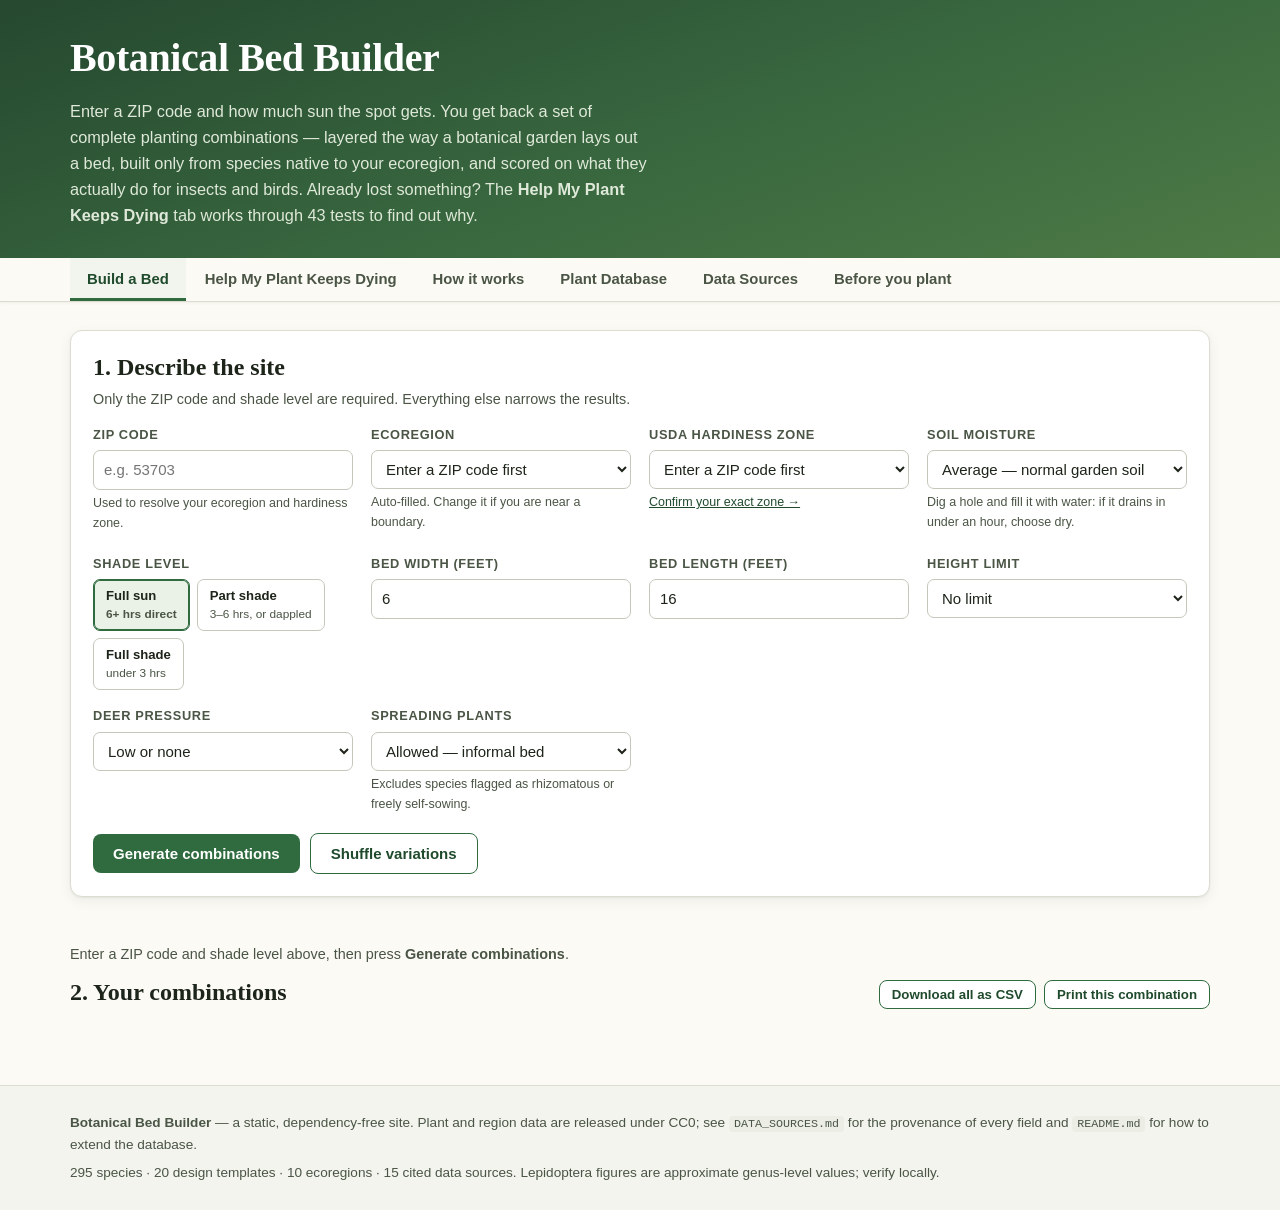
==== commit 653ca336: "Add files via upload" ====
--- a/index.html
+++ b/index.html
@@ -15,7 +15,9 @@
     <h1>Botanical Bed Builder</h1>
     <p class="lede">Enter a ZIP code and how much sun the spot gets. You get back a set of complete
     planting combinations &mdash; layered the way a botanical garden lays out a bed, built only from
-    species native to your ecoregion, and scored on what they actually do for insects and birds.</p>
+    species native to your ecoregion, and scored on what they actually do for insects and birds.
+    Already lost something? The <strong>Help My Plant Keeps Dying</strong> tab works through 43
+    tests to find out why.</p>
   </div>
 </header>
 
@@ -24,6 +26,8 @@
     <div class="tabs" role="tablist" aria-label="Sections">
       <button type="button" class="tab" id="tab-build"   role="tab" aria-selected="true"
               aria-controls="panel-build">Build a Bed</button>
+      <button type="button" class="tab" id="tab-dying"   role="tab" aria-selected="false"
+              aria-controls="panel-dying" tabindex="-1">Help My Plant Keeps Dying</button>
       <button type="button" class="tab" id="tab-how"     role="tab" aria-selected="false"
               aria-controls="panel-how" tabindex="-1">How it works</button>
       <button type="button" class="tab" id="tab-plants"  role="tab" aria-selected="false"
@@ -174,7 +178,83 @@
     </div>
   </section>
 
-  <!-- ==================== TAB 2: HOW IT WORKS ==================== -->
+  <!-- ============ TAB 2: HELP MY PLANT KEEPS DYING ============ -->
+  <section class="panel-tab" id="panel-dying" role="tabpanel" aria-labelledby="tab-dying" hidden>
+
+    <div class="block">
+      <div class="panel">
+        <h2>Help, my plant keeps dying</h2>
+        <p class="muted" style="margin-top:-.3em;max-width:80ch">Find the plant, then work through
+        the tests. They are ordered by how likely each one is to be the answer <em>for that
+        species</em> &mdash; a lost agave leads with crown rot and drainage, a lost fern leads with
+        drying out, a lost blueberry leads with soil pH. Most tests need nothing more than a spade,
+        a screwdriver and a tin can.</p>
+
+        <div class="dxsearch">
+          <label class="f" for="dxq">Which plant died?</label>
+          <input type="text" id="dxq" placeholder="e.g. butterfly weed, or Asclepias"
+                 autocomplete="off">
+          <div class="hint">Common name, scientific name or family. 295 species in the database.</div>
+        </div>
+        <div id="dxResults" class="dxresults" aria-live="polite"></div>
+        <div class="row-actions" style="margin-top:14px">
+          <button type="button" class="btn ghost sm" id="dxGeneral">My plant is not listed
+            &mdash; show the general tests</button>
+          <button type="button" class="btn ghost sm" id="dxReset" hidden>Start again</button>
+        </div>
+      </div>
+    </div>
+
+    <div class="block" id="dxSearchBox" hidden></div>
+    <div class="block" id="dxOut"></div>
+
+    <div class="block">
+      <div class="panel">
+        <h2>How to use this well</h2>
+        <ol class="steps">
+          <li><strong>Change one thing at a time.</strong> If you correct the watering, the drainage
+            and the pH all at once, you learn nothing about which of them was the problem, and you
+            will make the same mistake in the next bed.</li>
+          <li><strong>Test a living plant, not a dead one.</strong> Almost every test here is more
+            informative on the survivors beside the casualty than on the casualty itself. A
+            laboratory in particular can rarely do anything with a plant that has been dead for
+            weeks.</li>
+          <li><strong>Dig. Actually dig.</strong> Most of the causes on this list &mdash; buried
+            crowns, circling roots, a rock shelf a foot down, compaction, voles &mdash; are
+            completely invisible from the surface. A test pit beside the dead plant answers more
+            questions than any amount of looking at leaves.</li>
+          <li><strong>Suspect water first, in both directions.</strong> Too much and too little
+            produce almost identical wilting. The difference is what the soil feels like two inches
+            down, so check that before you reach for the hose.</li>
+          <li><strong>Two or more causes usually act together.</strong> Poor drainage plus a buried
+            crown plus a wet autumn is a far more typical story than a single clean cause.</li>
+          <li><strong>Accept that some losses have no findable cause.</strong> A proportion of
+            plants die of nursery stress, an unseen root defect or plain bad luck. If two out of
+            three of a species thrive in the same bed, replace the third and move on.</li>
+          <li><strong>Talk to your Extension office.</strong> A county horticulturist who knows your
+            soils and your weather will often identify in one minute what a checklist cannot, and
+            the service is usually free.</li>
+        </ol>
+        <div class="callout red">
+          <strong>What this tool is not.</strong> It is a structured list of things to test, not a
+          diagnosis. It cannot see your plant, and several causes here produce identical symptoms.
+          Where something matters &mdash; a valuable specimen, a whole planting failing, or a
+          suspected pathogen or herbicide &mdash; send a sample to your state plant diagnostic
+          laboratory rather than relying on this or any other checklist.
+        </div>
+      </div>
+    </div>
+
+    <div class="block">
+      <h2>Where this information comes from</h2>
+      <p class="muted" style="max-width:78ch">Diagnostic procedures, thresholds and interpretations
+      are drawn from the following. Where sources differ, the more conservative reading is used, and
+      no test is included here that a gardener cannot actually carry out.</p>
+      <div class="cards" id="dxSources"></div>
+    </div>
+  </section>
+
+  <!-- ==================== TAB 3: HOW IT WORKS ==================== -->
   <section class="panel-tab" id="panel-how" role="tabpanel" aria-labelledby="tab-how" hidden>
     <div class="block">
       <div class="panel">
@@ -300,9 +380,10 @@
         </div>
       </div>
     </div>
-  </section>
-
-  <!-- ==================== TAB 3: PLANT DATABASE ==================== -->
+    </div>
+  </section>
+
+  <!-- ==================== TAB 4: PLANT DATABASE ==================== -->
   <section class="panel-tab" id="panel-plants" role="tabpanel" aria-labelledby="tab-plants" hidden>
     <div class="block">
       <div class="panel">
@@ -325,7 +406,7 @@
     </div>
   </section>
 
-  <!-- ==================== TAB 4: DATA SOURCES ==================== -->
+  <!-- ==================== TAB 5: DATA SOURCES ==================== -->
   <section class="panel-tab" id="panel-sources" role="tabpanel" aria-labelledby="tab-sources" hidden>
     <div class="block">
       <h2>Data sources</h2>
@@ -338,7 +419,7 @@
     </div>
   </section>
 
-  <!-- ==================== TAB 5: BEFORE YOU PLANT ==================== -->
+  <!-- ==================== TAB 6: BEFORE YOU PLANT ==================== -->
   <section class="panel-tab" id="panel-before" role="tabpanel" aria-labelledby="tab-before" hidden>
     <div class="block">
       <div class="panel">
--- a/style.css
+++ b/style.css
@@ -264,3 +264,85 @@
 .wb-note b,.wb-warn b{color:var(--ink)}
 .caregroup p.wt{margin-top:8px;padding-top:8px;border-top:1px dotted #d8ded2;font-size:.83rem}
 .caregroup p.wt b{color:#2b5570}
+
+/* ======================= Help My Plant Keeps Dying ======================= */
+.dxsearch{max-width:520px}
+.dxresults{margin-top:14px}
+.dxhits{display:grid;gap:8px;margin-top:10px;max-height:460px;overflow-y:auto;padding-right:4px}
+.dxhit{display:flex;align-items:center;justify-content:space-between;gap:14px;
+  background:#fcfcf8;border:1px solid var(--line);border-radius:9px;padding:10px 13px}
+.dxhit:hover{border-color:var(--green);background:var(--green-lt)}
+.dxh-info{min-width:0;flex:1 1 auto}
+.dxh-need{font-size:.77rem;color:var(--ink-soft);margin-top:3px}
+.dxhit .btn{flex:0 0 auto}
+@media(max-width:560px){
+  .dxhit{flex-direction:column;align-items:stretch}
+  .dxhit .btn{width:100%}
+}
+
+.dxhead{background:linear-gradient(105deg,#f2f6ee,#fbfaf5);border:1px solid var(--line);
+  border-radius:12px;box-shadow:var(--sh);padding:18px 22px;margin-bottom:14px}
+.dxhead h3{font-size:1.32rem;margin-bottom:.35em}
+.dxhead h3 .sci{font-style:italic;font-weight:400;font-size:.82em;color:var(--ink-soft)}
+.dxhead .dxh-need,.dxhead .dxh-look{font-size:.87rem;color:var(--ink-soft);margin-bottom:4px}
+.dxhead .dxh-need b,.dxhead .dxh-look b{color:var(--ink)}
+.dxh-note{font-size:.86rem;color:var(--ink);background:#fff;border-left:3px solid var(--gold);
+  border-radius:0 6px 6px 0;padding:8px 12px;margin:9px 0}
+.dxctx{font-size:.85rem;color:var(--ink-soft);background:#f7f9f4;border:1px solid #e2e8dc;
+  border-radius:9px;padding:10px 14px;margin-bottom:14px}
+.dxctx b{color:var(--ink)}
+
+.dxrefine{background:var(--card);border:1px solid var(--line);border-radius:12px;
+  box-shadow:var(--sh);padding:15px 18px;margin-bottom:16px}
+.dxr-hd{font:700 .74rem var(--sans);text-transform:uppercase;letter-spacing:.06em;
+  color:var(--ink-soft);margin-bottom:9px}
+.dxr-grid{display:grid;grid-template-columns:repeat(auto-fit,minmax(240px,1fr));gap:14px}
+.dxrefine p{margin:9px 0 0}
+
+.dxlead{background:#fdf9ec;border:1px solid #ecdcb4;border-left:4px solid var(--gold);
+  border-radius:0 10px 10px 0;padding:14px 18px;margin-bottom:14px}
+.dxl-hd{font:700 .74rem var(--sans);text-transform:uppercase;letter-spacing:.06em;
+  color:#8a6512;margin-bottom:7px}
+.dxlead ol{margin:0;padding-left:20px;font-size:.9rem}
+.dxlead li{margin-bottom:5px}
+.dxactions{display:flex;gap:9px;flex-wrap:wrap;margin-bottom:16px}
+
+.dxlist{display:grid;gap:14px}
+.dxcard{background:var(--card);border:1px solid var(--line);border-radius:12px;
+  box-shadow:var(--sh);padding:16px 20px;break-inside:avoid}
+.dxcard.lead{border-color:#cbbc8a;box-shadow:0 1px 2px rgba(20,30,20,.06),0 4px 16px rgba(160,130,40,.13)}
+.dx-hd{display:flex;align-items:baseline;gap:10px;flex-wrap:wrap;margin-bottom:9px}
+.dx-rank{font:700 .78rem var(--mono);background:var(--green);color:#fff;border-radius:5px;
+  padding:3px 8px;flex:0 0 auto}
+.dxcard.lead .dx-rank{background:var(--accent)}
+.dx-title{font:600 1.08rem var(--serif);color:var(--ink);flex:1 1 auto;line-height:1.28}
+.dx-cat{font:600 .68rem var(--sans);text-transform:uppercase;letter-spacing:.05em;
+  padding:3px 8px;border-radius:20px;background:#eef1ea;color:var(--ink-soft);
+  border:1px solid var(--line);flex:0 0 auto}
+.dx-cat.c-FIRST{background:#e4efdf;color:#245c31;border-color:#c5ddbd}
+.dx-cat.c-WATER{background:#e4eef6;color:#26566f;border-color:#c3dbe9}
+.dx-cat.c-SOIL {background:#f2ebe0;color:#6b5330;border-color:#ddd0bb}
+.dx-cat.c-ROOT {background:#efe8d8;color:#6d5a1f;border-color:#dccfae}
+.dx-cat.c-SITE {background:#e6e9f6;color:#37447c;border-color:#c9cfea}
+.dx-cat.c-PEST {background:#f6e6ea;color:#7d2f45;border-color:#ebccd5}
+.dx-cat.c-CHEM {background:#f3e8f3;color:#6a2f6a;border-color:#e3cbe3}
+.dx-cat.c-LAST {background:#eceee8;color:#4a5545}
+.dx-why{font-size:.85rem;background:#f4f7f0;border-radius:7px;padding:9px 12px;
+  margin-bottom:11px;color:var(--ink-soft)}
+.dx-why b{color:var(--green-dk)}
+.dx-lab{font:700 .68rem var(--sans);text-transform:uppercase;letter-spacing:.07em;
+  color:var(--ink-soft);margin-bottom:2px}
+.dx-test,.dx-means,.dx-fix{margin-bottom:10px}
+.dx-test p,.dx-means p,.dx-fix p{margin:0;font-size:.88rem}
+.dx-test{background:#fcfcf8;border:1px solid #e8e8de;border-radius:8px;padding:10px 13px}
+.dx-test .dx-lab{color:var(--green-dk)}
+.dx-src{font-size:.76rem;color:var(--ink-soft);border-top:1px solid #edede4;padding-top:9px}
+.dx-src b{color:var(--ink)}
+.dx-src a{color:var(--green);text-decoration:none;border-bottom:1px dotted var(--green)}
+.dx-src a:hover{border-bottom-style:solid}
+
+@media print{
+  #panel-dying .dxsearch,#panel-dying .dxresults,#panel-dying .dxactions,
+  #panel-dying .dxrefine,#panel-dying .row-actions{display:none!important}
+  .dxcard{box-shadow:none;border-color:#999;page-break-inside:avoid}
+}
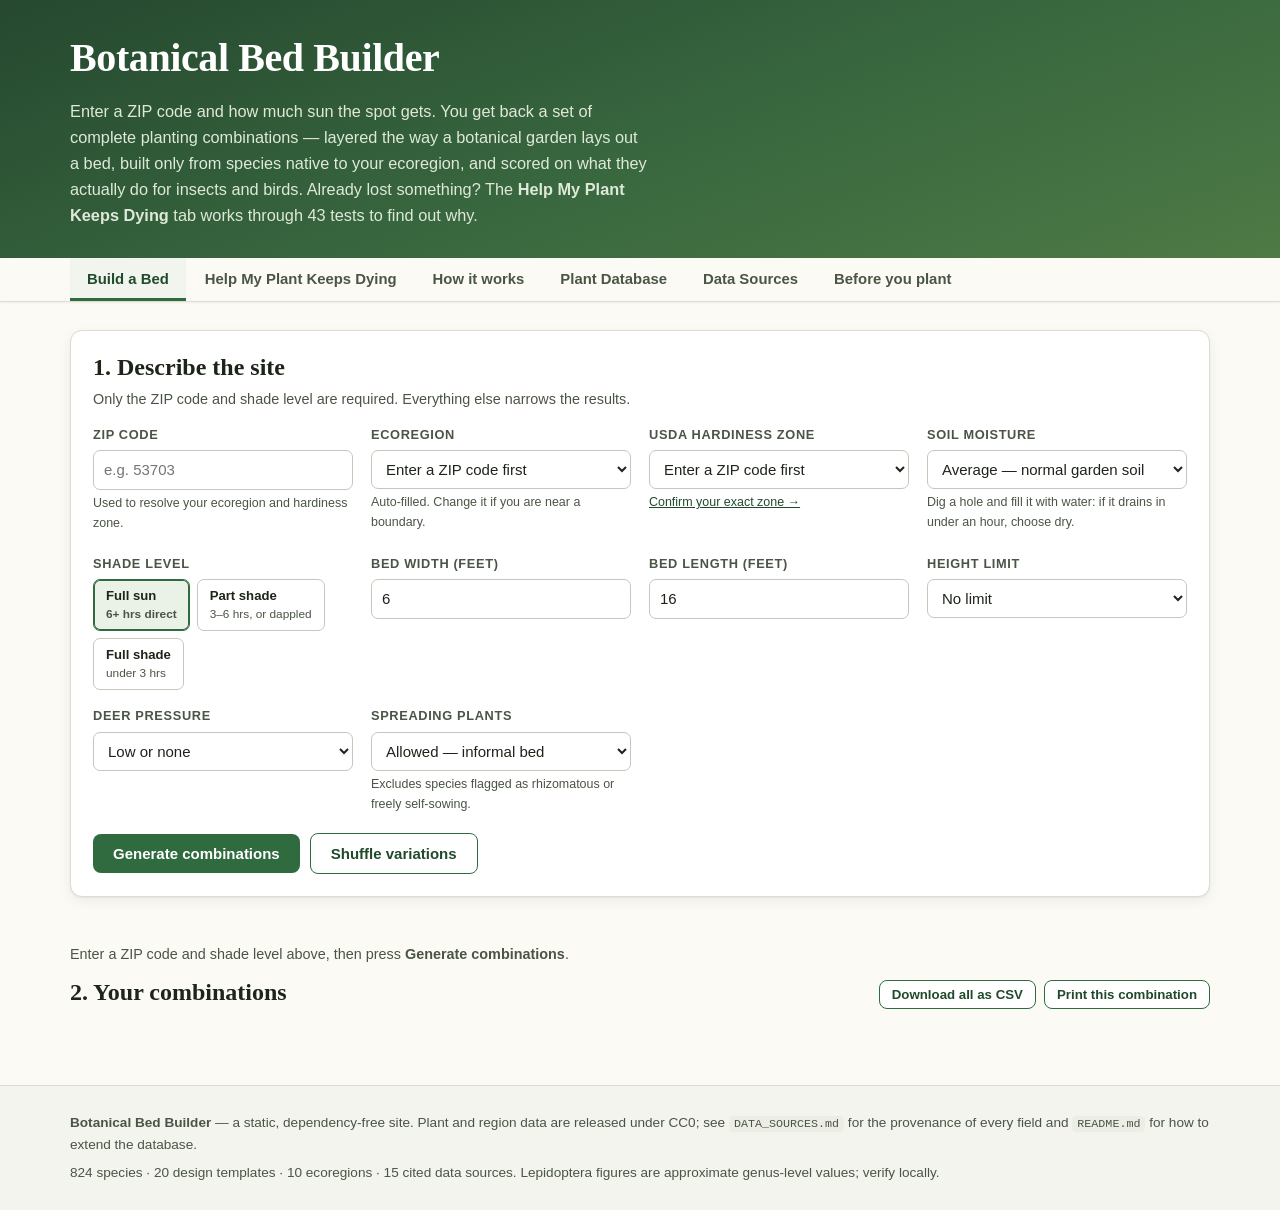
==== commit 0e48602a: "Add files via upload" ====
--- a/index.html
+++ b/index.html
@@ -194,7 +194,7 @@
           <label class="f" for="dxq">Which plant died?</label>
           <input type="text" id="dxq" placeholder="e.g. butterfly weed, or Asclepias"
                  autocomplete="off">
-          <div class="hint">Common name, scientific name or family. 295 species in the database.</div>
+          <div class="hint">Common name, scientific name or family. 824 species in the database.</div>
         </div>
         <div id="dxResults" class="dxresults" aria-live="polite"></div>
         <div class="row-actions" style="margin-top:14px">
